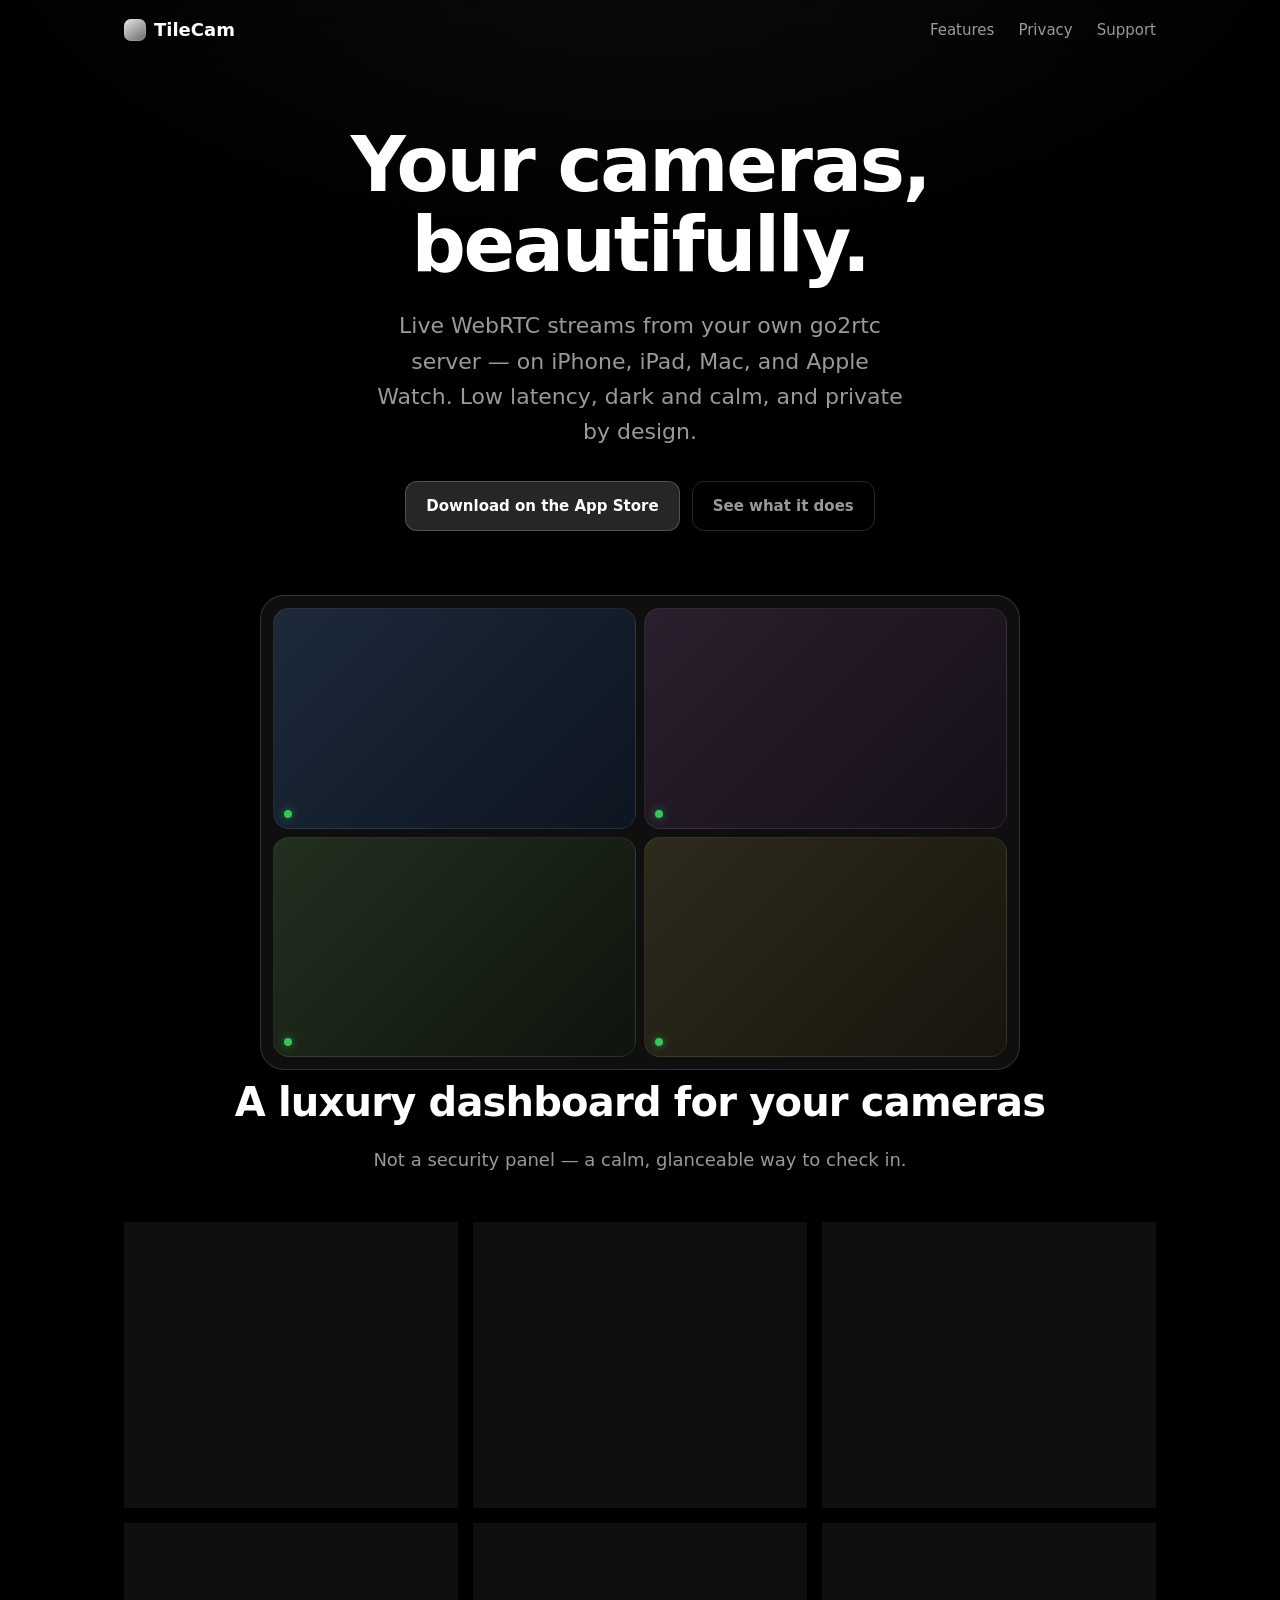
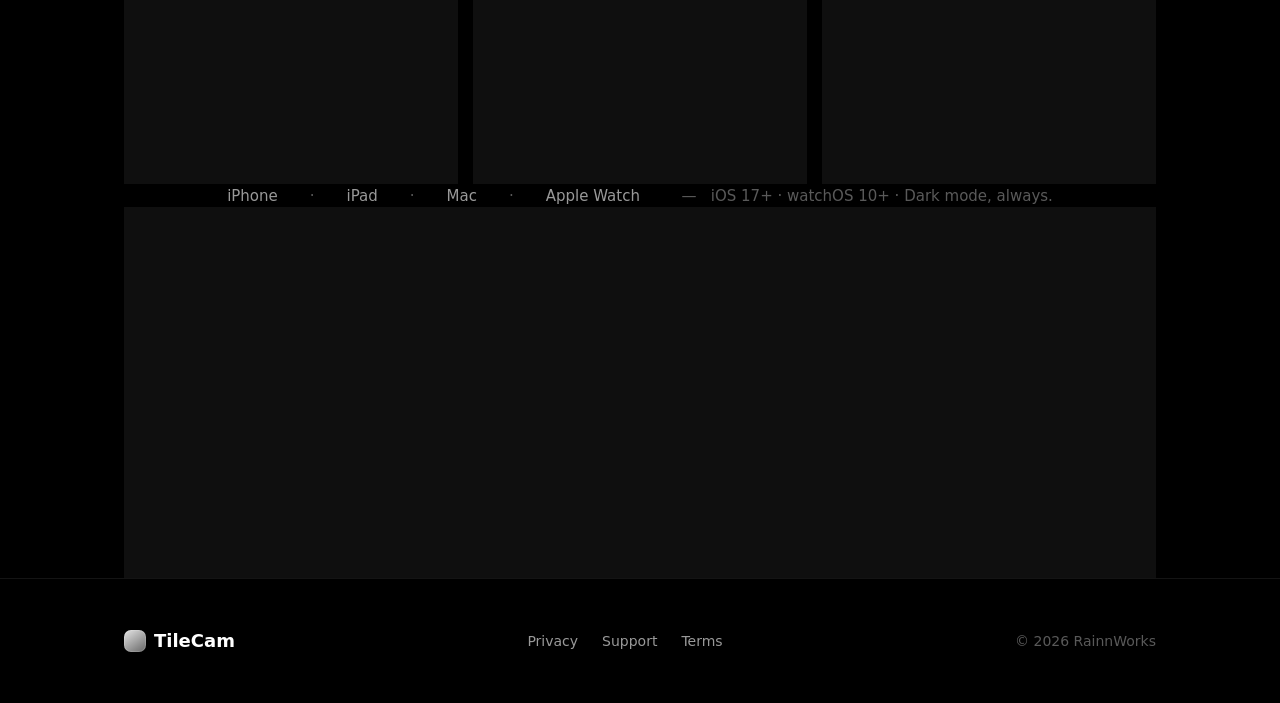
==== website/index.html @ 28e1c41b "Add TileCam marketing + legal website Static dark-glassomorphism site (no framework/build step) port" ====
<!DOCTYPE html>
<html lang="en">
<head>
<meta charset="utf-8">
<meta name="viewport" content="width=device-width, initial-scale=1">
<title>TileCam — Your cameras, beautifully. On every Apple device.</title>
<meta name="description" content="TileCam shows your go2rtc / WebRTC cameras live on iPhone, iPad, Mac, and Apple Watch. Low-latency, private by design — your streams never pass through us.">
<meta name="theme-color" content="#000000">
<meta property="og:title" content="TileCam">
<meta property="og:description" content="Your cameras, beautifully. Live on every Apple device. Private by design.">
<meta property="og:type" content="website">
<link rel="stylesheet" href="styles.css">
</head>
<body>

<div class="nav-scrim"></div>
<nav class="nav">
  <a class="brand" href="index.html"><span class="dot"></span> TileCam</a>
  <div class="nav-links">
    <a href="#features" class="hide-sm">Features</a>
    <a href="privacy.html">Privacy</a>
    <a href="support.html">Support</a>
  </div>
</nav>

<header class="hero wrap">
  <h1 class="reveal">Your cameras, beautifully.</h1>
  <p class="lede reveal">Live WebRTC streams from your own go2rtc server — on iPhone, iPad, Mac, and Apple Watch. Low latency, dark and calm, and private by design.</p>
  <div class="hero-cta reveal">
    <!-- TODO: replace # with the App Store URL once the app is live -->
    <a class="btn" href="#"> Download on the App&nbsp;Store</a>
    <a class="btn ghost" href="#features">See what it does</a>
  </div>

  <div class="mock glass reveal" aria-hidden="true">
    <div class="mock-grid">
      <div class="tile t1"></div>
      <div class="tile t2"></div>
      <div class="tile t3"></div>
      <div class="tile t4"></div>
    </div>
  </div>
</header>

<section id="features" class="wrap">
  <div class="section-head reveal">
    <h2>A luxury dashboard for your cameras</h2>
    <p>Not a security panel — a calm, glanceable way to check in.</p>
  </div>
  <div class="grid">
    <div class="card glass reveal">
      <div class="ico">▦</div>
      <h3>Multi-camera live view</h3>
      <p>Every camera in a clean tile grid, streaming over WebRTC with low latency. Pinch to zoom, tap to focus.</p>
    </div>
    <div class="card glass reveal">
      <div class="ico">〜</div>
      <h3>Motion visualization</h3>
      <p>See subtle movement at a glance — a breathing magnifier, directional motion flow, and an intensity heatmap, right on the feed.</p>
    </div>
    <div class="card glass reveal">
      <div class="ico">◳</div>
      <h3>Picture-in-Picture</h3>
      <p>Float a camera in a corner and keep an eye on it while you use everything else.</p>
    </div>
    <div class="card glass reveal">
      <div class="ico">⌚︎</div>
      <h3>Apple Watch companion</h3>
      <p>Glance at any camera on your wrist — a one-time unlock for the Watch app.</p>
    </div>
    <div class="card glass reveal">
      <div class="ico">🔒</div>
      <h3>Private by design</h3>
      <p>Streams flow directly between your device and your own server. No accounts, no cloud of ours, no tracking.</p>
    </div>
    <div class="card glass reveal">
      <div class="ico">🎧</div>
      <h3>Live audio</h3>
      <p>Two-way audio on cameras that support it, with per-stream mute and clean level metering.</p>
    </div>
  </div>
</section>

<section class="wrap">
  <div class="platforms reveal">
    <strong>iPhone</strong> · <strong>iPad</strong> · <strong>Mac</strong> · <strong>Apple&nbsp;Watch</strong>
    &nbsp;&nbsp;—&nbsp;&nbsp; iOS 17+ · watchOS 10+ · Dark mode, always.
  </div>
</section>

<section class="wrap">
  <div class="highlight glass reveal">
    <h2>Your footage stays yours.</h2>
    <p>TileCam connects to the go2rtc / WebRTC server <em>you</em> run. We operate no servers for your video, collect no analytics, and have no accounts. Your cameras are never visible to us. <a href="privacy.html" style="color:var(--w-1);text-decoration:underline;text-underline-offset:3px;">Read the privacy policy →</a></p>
  </div>
</section>

<footer class="footer">
  <div class="wrap">
    <a class="brand" href="index.html"><span class="dot"></span> TileCam</a>
    <div class="footer-links">
      <a href="privacy.html">Privacy</a>
      <a href="support.html">Support</a>
      <a href="terms.html">Terms</a>
    </div>
    <div class="copy">© 2026 RainnWorks</div>
  </div>
</footer>

<script>
  // lightweight scroll-reveal (respects prefers-reduced-motion via CSS)
  const io = new IntersectionObserver((entries) => {
    entries.forEach((e, i) => { if (e.isIntersecting) { e.target.classList.add('in'); io.unobserve(e.target); } });
  }, { threshold: 0.12 });
  document.querySelectorAll('.reveal').forEach(el => io.observe(el));
</script>

</body>
</html>
---- website/styles.css ----
/* TileCam — site styles. Dark glassomorphism, ported from the app's .impeccable.md.
   Opacity-as-hierarchy (never gray), frosted glass, system SF, semantic color only. */

:root {
  /* Opacity ladder (white on black) */
  --w-1:   rgba(255,255,255,1);
  --w-60:  rgba(255,255,255,0.6);
  --w-35:  rgba(255,255,255,0.35);
  --w-15:  rgba(255,255,255,0.15);
  --w-08:  rgba(255,255,255,0.08);
  --w-06:  rgba(255,255,255,0.06);

  /* Semantic status (used sparingly) */
  --green:  #34c759;
  --orange: #ff9f0a;
  --red:    #ff453a;

  /* Spacing scale: 2 4 6 8 12 16 24 32 (+ larger for web rhythm) */
  --s-4: 4px; --s-6: 6px; --s-8: 8px; --s-12: 12px; --s-16: 16px;
  --s-24: 24px; --s-32: 32px; --s-48: 48px; --s-64: 64px; --s-96: 96px;

  /* Radius: 12 buttons · 14 segments · 20–24 panels */
  --r-12: 12px; --r-16: 16px; --r-24: 24px; --r-full: 999px;

  /* Motion */
  --spring: cubic-bezier(0.34, 1.4, 0.64, 1);
  --smooth: cubic-bezier(0.4, 0, 0.2, 1);

  --maxw: 1080px;
  --readw: 680px;

  --font: -apple-system, BlinkMacSystemFont, "SF Pro Text", "SF Pro Display",
          system-ui, "Segoe UI", Roboto, sans-serif;
}

* { box-sizing: border-box; margin: 0; padding: 0; }

html { scroll-behavior: smooth; }

body {
  font-family: var(--font);
  background: #000;
  color: var(--w-1);
  line-height: 1.6;
  -webkit-font-smoothing: antialiased;
  text-rendering: optimizeLegibility;
  /* subtle radial lift so pure black isn't flat */
  background-image:
    radial-gradient(1200px 600px at 50% -10%, rgba(255,255,255,0.05), transparent 60%);
  background-attachment: fixed;
  min-height: 100vh;
}

a { color: inherit; text-decoration: none; }

/* ---------- Glass surfaces ---------- */
.glass {
  background: var(--w-06);
  border: 1px solid var(--w-15);
  -webkit-backdrop-filter: blur(20px);
  backdrop-filter: blur(20px);
  border-radius: var(--r-24);
}

/* ---------- Layout ---------- */
.wrap { max-width: var(--maxw); margin: 0 auto; padding: 0 var(--s-24); }
section { padding: var(--s-96) 0; }
@media (max-width: 640px) { section { padding: var(--s-64) 0; } }

/* ---------- Nav ---------- */
.nav {
  position: sticky; top: 0; z-index: 50;
  display: flex; align-items: center; justify-content: space-between;
  padding: var(--s-16) var(--s-24);
  max-width: var(--maxw); margin: 0 auto;
  -webkit-backdrop-filter: blur(16px); backdrop-filter: blur(16px);
}
.nav-scrim {
  position: sticky; top: 0; z-index: 49;
  background: linear-gradient(180deg, rgba(0,0,0,0.7), transparent);
  height: 0;
}
.brand { display: flex; align-items: center; gap: var(--s-8); font-weight: 600; font-size: 18px; }
.brand .dot {
  width: 22px; height: 22px; border-radius: 7px;
  background: linear-gradient(145deg, rgba(255,255,255,0.9), rgba(255,255,255,0.4));
  box-shadow: inset 0 0 0 1px var(--w-15);
}
.nav-links { display: flex; gap: var(--s-24); align-items: center; }
.nav-links a { color: var(--w-60); font-size: 15px; transition: color 0.2s var(--smooth); }
.nav-links a:hover { color: var(--w-1); }
@media (max-width: 560px) { .nav-links { gap: var(--s-16); } .nav-links .hide-sm { display: none; } }

/* ---------- Buttons ---------- */
.btn {
  display: inline-flex; align-items: center; gap: var(--s-8);
  padding: 12px 20px; border-radius: var(--r-12);
  font-size: 15px; font-weight: 600;
  background: var(--w-15); border: 1px solid rgba(255,255,255,0.2);
  color: var(--w-1); cursor: pointer;
  transition: transform 0.25s var(--spring), background 0.2s var(--smooth);
}
.btn:hover { transform: scale(1.03); background: rgba(255,255,255,0.2); }
.btn:active { transform: scale(0.98); }
.btn.ghost { background: transparent; border-color: var(--w-15); color: var(--w-60); }
.btn.ghost:hover { color: var(--w-1); border-color: var(--w-35); }

/* ---------- Hero ---------- */
.hero { text-align: center; padding-top: var(--s-64); }
.hero h1 {
  font-size: clamp(40px, 7vw, 76px); font-weight: 700; letter-spacing: -0.03em;
  line-height: 1.05; margin: 0 auto var(--s-24); max-width: 14ch;
}
.hero .lede {
  font-size: clamp(18px, 2.4vw, 22px); color: var(--w-60);
  max-width: 38ch; margin: 0 auto var(--s-32); font-weight: 400;
}
.hero-cta { display: flex; gap: var(--s-12); justify-content: center; flex-wrap: wrap; }

/* ---------- Device mockup (CSS-only tile grid, stands in for screenshots) ---------- */
.mock {
  margin: var(--s-64) auto 0; max-width: 760px; padding: var(--s-12);
  aspect-ratio: 16 / 10;
}
.mock-grid {
  display: grid; grid-template-columns: 1fr 1fr; gap: var(--s-8);
  height: 100%;
}
.tile {
  border-radius: var(--r-16); position: relative; overflow: hidden;
  border: 1px solid var(--w-08);
  background-size: cover; background-position: center;
}
.tile::after {
  content: ""; position: absolute; left: 10px; bottom: 10px;
  width: 8px; height: 8px; border-radius: 50%;
  background: var(--green); box-shadow: 0 0 8px rgba(52,199,89,0.6);
}
.tile.t1 { background: linear-gradient(135deg, #1c2a3a, #0d1520); }
.tile.t2 { background: linear-gradient(135deg, #2a1f2e, #160f18); }
.tile.t3 { background: linear-gradient(135deg, #22301f, #0f140d); }
.tile.t4 { background: linear-gradient(135deg, #2e2a1c, #18150d); }

/* ---------- Features ---------- */
.section-head { text-align: center; margin-bottom: var(--s-48); }
.section-head h2 { font-size: clamp(28px, 4vw, 40px); font-weight: 700; letter-spacing: -0.02em; }
.section-head p { color: var(--w-60); margin-top: var(--s-12); font-size: 18px; }

.grid {
  display: grid; grid-template-columns: repeat(auto-fit, minmax(280px, 1fr));
  gap: var(--s-16);
}
.card { padding: var(--s-32); }
.card .ico {
  width: 44px; height: 44px; border-radius: var(--r-12);
  display: grid; place-items: center; margin-bottom: var(--s-16);
  background: var(--w-15); border: 1px solid rgba(255,255,255,0.2);
  font-size: 22px;
}
.card h3 { font-size: 19px; font-weight: 600; margin-bottom: var(--s-8); }
.card p { color: var(--w-60); font-size: 15px; }

/* ---------- Platforms strip ---------- */
.platforms { display: flex; gap: var(--s-32); justify-content: center; flex-wrap: wrap;
  color: var(--w-35); font-size: 15px; }
.platforms strong { color: var(--w-60); font-weight: 500; }

/* ---------- Privacy highlight ---------- */
.highlight { text-align: center; padding: var(--s-64); }
.highlight h2 { font-size: clamp(26px, 3.6vw, 36px); letter-spacing: -0.02em; max-width: 18ch; margin: 0 auto var(--s-16); }
.highlight p { color: var(--w-60); max-width: 44ch; margin: 0 auto; font-size: 17px; }

/* ---------- Long-form (privacy / terms / support) ---------- */
.doc { max-width: var(--readw); margin: 0 auto; padding: var(--s-64) var(--s-24) var(--s-96); }
.doc .eyebrow { color: var(--w-35); font-size: 14px; text-transform: uppercase; letter-spacing: 0.08em; }
.doc h1 { font-size: clamp(32px, 5vw, 44px); font-weight: 700; letter-spacing: -0.02em; margin: var(--s-8) 0 var(--s-12); }
.doc .updated { color: var(--w-35); font-size: 14px; margin-bottom: var(--s-48); }
.doc h2 { font-size: 22px; font-weight: 600; margin: var(--s-48) 0 var(--s-12); letter-spacing: -0.01em; }
.doc p { color: rgba(255,255,255,0.82); margin-bottom: var(--s-16); }
.doc strong { color: var(--w-1); font-weight: 600; }
.doc a { color: var(--w-1); text-decoration: underline; text-underline-offset: 3px; text-decoration-color: var(--w-35); }
.doc a:hover { text-decoration-color: var(--w-1); }
.doc ul { color: rgba(255,255,255,0.82); margin: 0 0 var(--s-16) var(--s-24); }
.doc li { margin-bottom: var(--s-8); }
.doc .lead { font-size: 19px; color: var(--w-1); }
.doc .callout { padding: var(--s-24); margin: var(--s-24) 0; border-radius: var(--r-16); }

/* FAQ (support) */
.faq { margin-top: var(--s-24); }
.faq details {
  border-bottom: 1px solid var(--w-08); padding: var(--s-16) 0;
}
.faq summary {
  cursor: pointer; font-weight: 600; font-size: 17px; list-style: none;
  display: flex; justify-content: space-between; align-items: center; gap: var(--s-16);
}
.faq summary::-webkit-details-marker { display: none; }
.faq summary::after { content: "+"; color: var(--w-35); font-size: 22px; transition: transform 0.25s var(--spring); }
.faq details[open] summary::after { transform: rotate(45deg); }
.faq details p { margin-top: var(--s-12); margin-bottom: 0; }

/* ---------- Footer ---------- */
.footer { border-top: 1px solid var(--w-08); padding: var(--s-48) 0; }
.footer .wrap { display: flex; justify-content: space-between; flex-wrap: wrap; gap: var(--s-24); align-items: center; }
.footer-links { display: flex; gap: var(--s-24); }
.footer-links a { color: var(--w-60); font-size: 14px; transition: color 0.2s; }
.footer-links a:hover { color: var(--w-1); }
.footer .copy { color: var(--w-35); font-size: 14px; }

/* placeholder marker for values to fill before publishing */
.todo { color: var(--orange); opacity: 0.85; }

/* ---------- Scroll reveal ---------- */
.reveal { opacity: 0; transform: translateY(16px); transition: opacity 0.5s var(--smooth), transform 0.5s var(--spring); }
.reveal.in { opacity: 1; transform: none; }

@media (prefers-reduced-motion: reduce) {
  * { animation: none !important; transition: none !important; scroll-behavior: auto !important; }
  .reveal { opacity: 1; transform: none; }
}
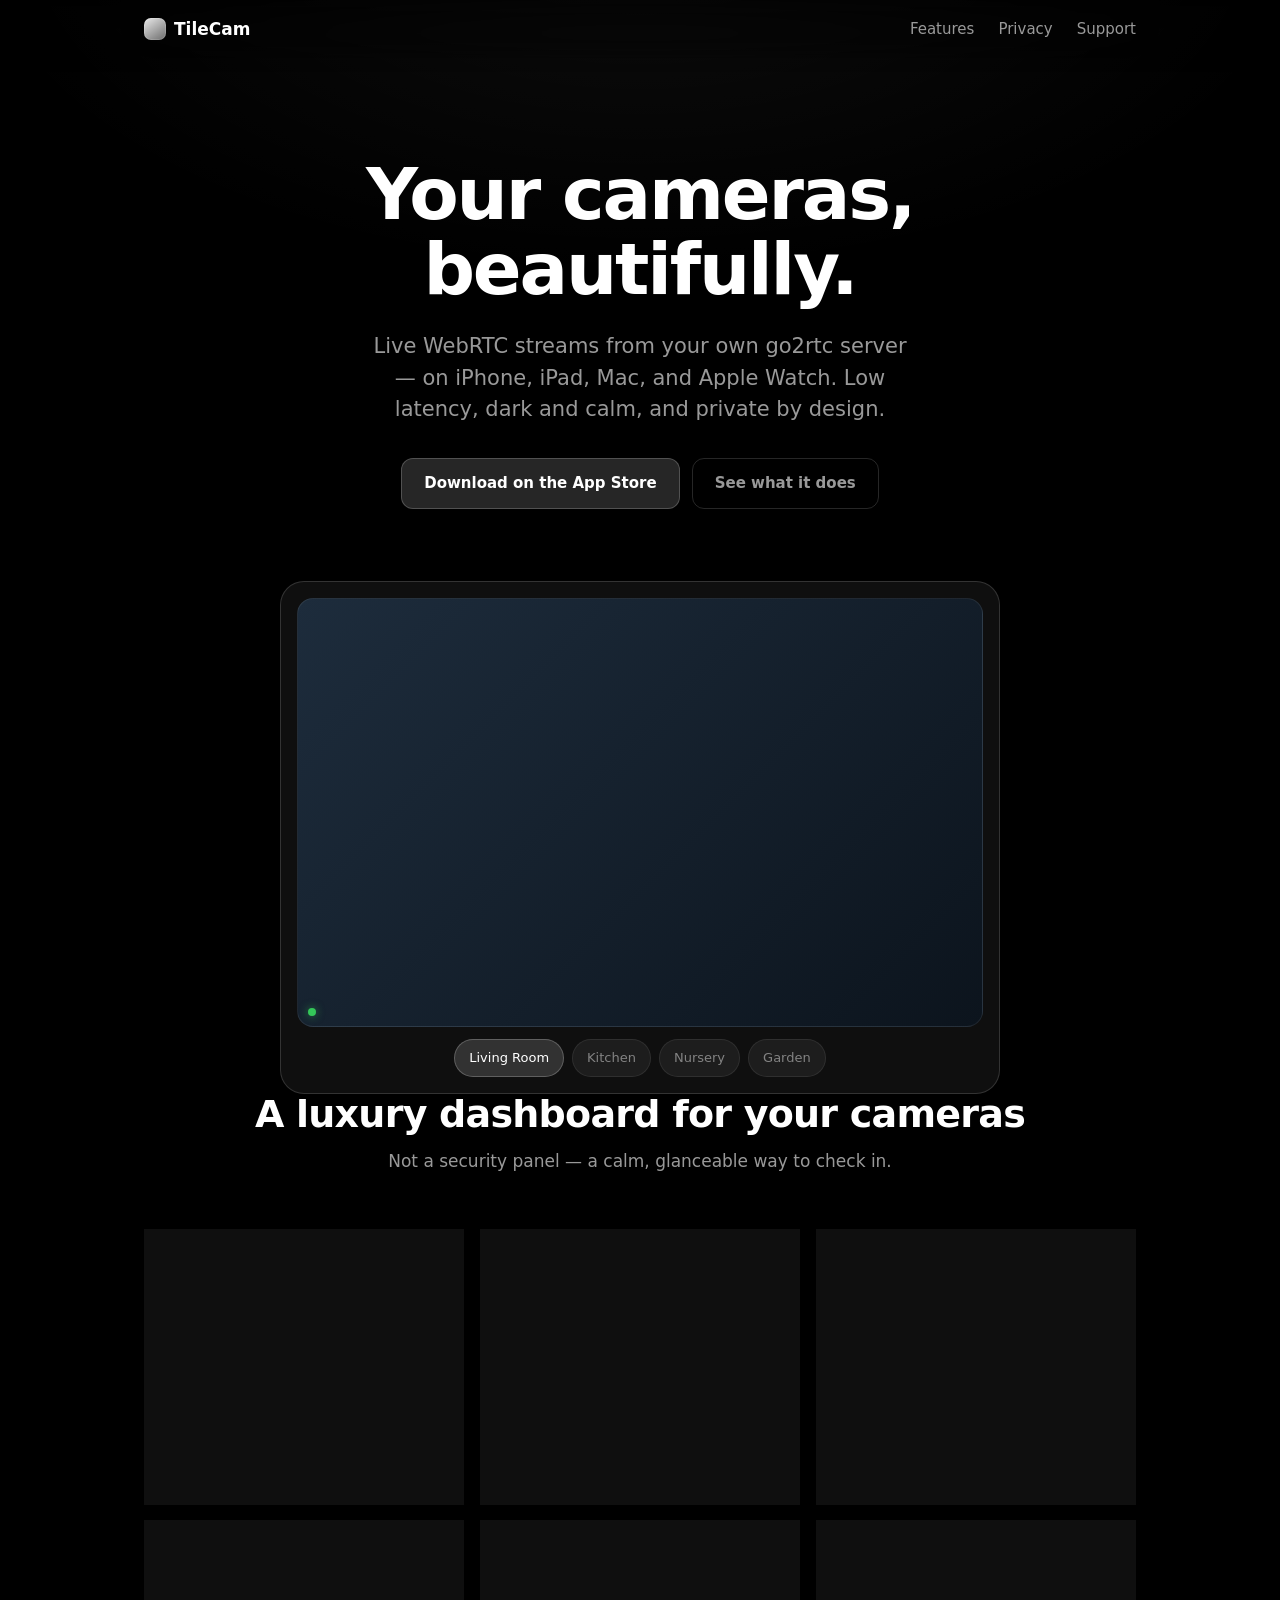
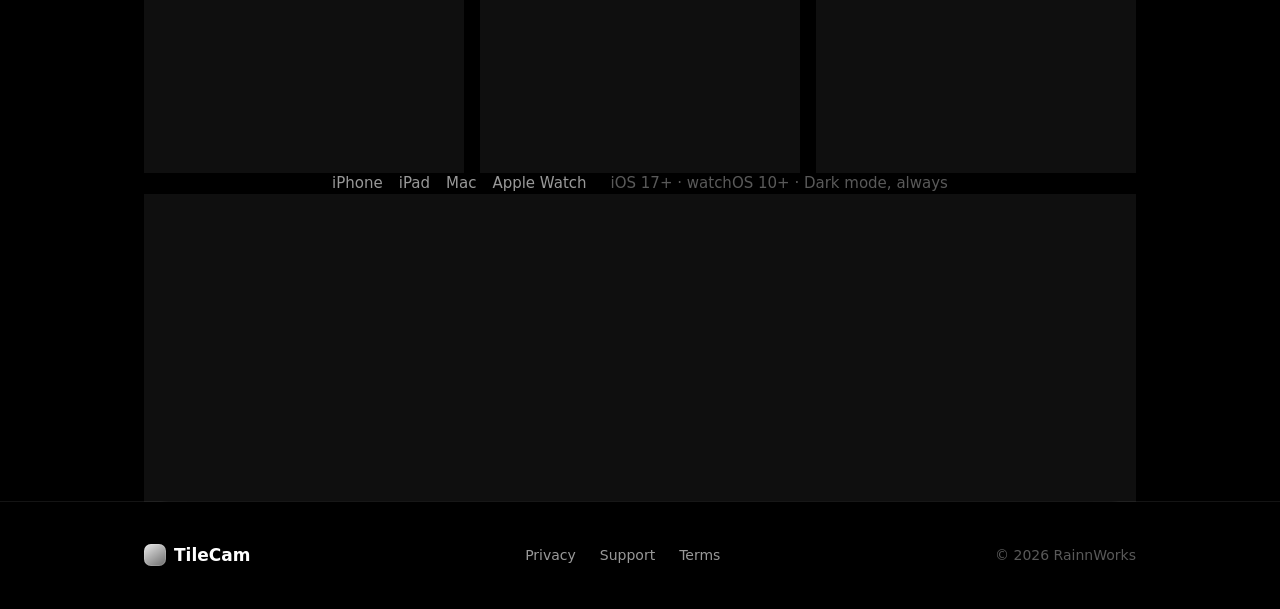
==== commit 46f36fd5: "Website: adaptive hero animation, spacing fixes, GDPR/CCPA, drop personal email Hero demo now mirror" ====
--- a/website/index.html
+++ b/website/index.html
@@ -28,16 +28,23 @@
   <p class="lede reveal">Live WebRTC streams from your own go2rtc server — on iPhone, iPad, Mac, and Apple Watch. Low latency, dark and calm, and private by design.</p>
   <div class="hero-cta reveal">
     <!-- TODO: replace # with the App Store URL once the app is live -->
-    <a class="btn" href="#"> Download on the App&nbsp;Store</a>
+    <a class="btn" href="#">Download on the App&nbsp;Store</a>
     <a class="btn ghost" href="#features">See what it does</a>
   </div>
 
-  <div class="mock glass reveal" aria-hidden="true">
-    <div class="mock-grid">
-      <div class="tile t1"></div>
-      <div class="tile t2"></div>
-      <div class="tile t3"></div>
-      <div class="tile t4"></div>
+  <!-- Self-playing demo: camera tokens get "tapped" and tiles spring in, like the app -->
+  <div class="demo glass reveal" id="demo" role="img" aria-label="Demo of selecting cameras and seeing live tiles appear">
+    <div class="demo-frame">
+      <div class="demo-tile c0"></div>
+      <div class="demo-tile c1"></div>
+      <div class="demo-tile c2"></div>
+      <div class="demo-tile c3"></div>
+    </div>
+    <div class="demo-tokens" aria-hidden="true">
+      <span class="token">Living&nbsp;Room</span>
+      <span class="token">Kitchen</span>
+      <span class="token">Nursery</span>
+      <span class="token">Garden</span>
     </div>
   </div>
 </header>
@@ -83,15 +90,15 @@
 
 <section class="wrap">
   <div class="platforms reveal">
-    <strong>iPhone</strong> · <strong>iPad</strong> · <strong>Mac</strong> · <strong>Apple&nbsp;Watch</strong>
-    &nbsp;&nbsp;—&nbsp;&nbsp; iOS 17+ · watchOS 10+ · Dark mode, always.
+    <span class="devs"><strong>iPhone</strong><strong>iPad</strong><strong>Mac</strong><strong>Apple&nbsp;Watch</strong></span>
+    <span>iOS&nbsp;17+ · watchOS&nbsp;10+ · Dark&nbsp;mode, always</span>
   </div>
 </section>
 
 <section class="wrap">
   <div class="highlight glass reveal">
     <h2>Your footage stays yours.</h2>
-    <p>TileCam connects to the go2rtc / WebRTC server <em>you</em> run. We operate no servers for your video, collect no analytics, and have no accounts. Your cameras are never visible to us. <a href="privacy.html" style="color:var(--w-1);text-decoration:underline;text-underline-offset:3px;">Read the privacy policy →</a></p>
+    <p>TileCam connects to the go2rtc / WebRTC server <em>you</em> run. We operate no servers for your video, collect no analytics, and have no accounts. Your cameras are never visible to us. <a href="privacy.html">Read the privacy policy →</a></p>
   </div>
 </section>
 
@@ -108,11 +115,66 @@
 </footer>
 
 <script>
-  // lightweight scroll-reveal (respects prefers-reduced-motion via CSS)
+  // Scroll reveal
   const io = new IntersectionObserver((entries) => {
-    entries.forEach((e, i) => { if (e.isIntersecting) { e.target.classList.add('in'); io.unobserve(e.target); } });
+    entries.forEach((e) => { if (e.isIntersecting) { e.target.classList.add('in'); io.unobserve(e.target); } });
   }, { threshold: 0.12 });
   document.querySelectorAll('.reveal').forEach(el => io.observe(el));
+
+  // Self-playing hero demo: "tap" a camera token and the grid adaptively reflows
+  // to fill the frame, exactly like the app (1 = full, 2 = split, 3-4 = grid).
+  (function () {
+    const reduce = window.matchMedia('(prefers-reduced-motion: reduce)').matches;
+    const frame  = document.querySelector('.demo-frame');
+    const tiles  = [...document.querySelectorAll('.demo-tile')];
+    const tokens = [...document.querySelectorAll('.token')];
+    const GAP = 8;
+    const colsFor = (n) => (n <= 1 ? 1 : 2);
+    let current = 0;
+
+    function layout(count) {
+      current = count;
+      const W = frame.clientWidth, H = frame.clientHeight;
+      const c = colsFor(count), rows = Math.max(1, Math.ceil(count / c));
+      const cw = (W - (c - 1) * GAP) / c;
+      const ch = (H - (rows - 1) * GAP) / rows;
+      tiles.forEach((t, i) => {
+        if (i < count) {
+          const col = i % c, row = Math.floor(i / c);
+          t.style.left = (col * (cw + GAP)) + 'px';
+          t.style.top = (row * (ch + GAP)) + 'px';
+          t.style.width = cw + 'px';
+          t.style.height = ch + 'px';
+          t.classList.add('shown');
+        } else {
+          t.classList.remove('shown');   // fades/scales out where it sits
+        }
+      });
+    }
+    window.addEventListener('resize', () => layout(current));
+
+    if (reduce) { tokens.forEach(t => t.classList.add('active')); layout(tiles.length); return; }
+
+    let count = 0;
+    function play() {
+      count++;
+      const tok = tokens[count - 1];
+      if (tok) { tok.classList.add('tap', 'active'); setTimeout(() => tok.classList.remove('tap'), 360); }
+      layout(count);
+      if (count >= tiles.length) {
+        // hold the full grid, then collapse back to one camera and loop
+        setTimeout(() => {
+          count = 1;
+          tokens.forEach((t, i) => { if (i > 0) t.classList.remove('active'); });
+          layout(1);
+          setTimeout(play, 1200);
+        }, 2800);
+      } else {
+        setTimeout(play, 1050);
+      }
+    }
+    setTimeout(play, 650);
+  })();
 </script>
 
 </body>
--- a/website/styles.css
+++ b/website/styles.css
@@ -2,32 +2,28 @@
    Opacity-as-hierarchy (never gray), frosted glass, system SF, semantic color only. */
 
 :root {
-  /* Opacity ladder (white on black) */
   --w-1:   rgba(255,255,255,1);
   --w-60:  rgba(255,255,255,0.6);
+  --w-45:  rgba(255,255,255,0.45);
   --w-35:  rgba(255,255,255,0.35);
   --w-15:  rgba(255,255,255,0.15);
   --w-08:  rgba(255,255,255,0.08);
   --w-06:  rgba(255,255,255,0.06);
 
-  /* Semantic status (used sparingly) */
   --green:  #34c759;
   --orange: #ff9f0a;
   --red:    #ff453a;
 
-  /* Spacing scale: 2 4 6 8 12 16 24 32 (+ larger for web rhythm) */
-  --s-4: 4px; --s-6: 6px; --s-8: 8px; --s-12: 12px; --s-16: 16px;
-  --s-24: 24px; --s-32: 32px; --s-48: 48px; --s-64: 64px; --s-96: 96px;
-
-  /* Radius: 12 buttons · 14 segments · 20–24 panels */
+  --s-4: 4px; --s-8: 8px; --s-12: 12px; --s-16: 16px;
+  --s-24: 24px; --s-32: 32px; --s-40: 40px; --s-56: 56px; --s-80: 80px; --s-120: 120px;
+
   --r-12: 12px; --r-16: 16px; --r-24: 24px; --r-full: 999px;
 
-  /* Motion */
   --spring: cubic-bezier(0.34, 1.4, 0.64, 1);
   --smooth: cubic-bezier(0.4, 0, 0.2, 1);
 
-  --maxw: 1080px;
-  --readw: 680px;
+  --maxw: 1040px;
+  --readw: 660px;
 
   --font: -apple-system, BlinkMacSystemFont, "SF Pro Text", "SF Pro Display",
           system-ui, "Segoe UI", Roboto, sans-serif;
@@ -35,25 +31,25 @@
 
 * { box-sizing: border-box; margin: 0; padding: 0; }
 
+html, body { overflow-x: hidden; }     /* no accidental horizontal scroll */
 html { scroll-behavior: smooth; }
 
 body {
   font-family: var(--font);
   background: #000;
   color: var(--w-1);
-  line-height: 1.6;
+  line-height: 1.55;
   -webkit-font-smoothing: antialiased;
   text-rendering: optimizeLegibility;
-  /* subtle radial lift so pure black isn't flat */
-  background-image:
-    radial-gradient(1200px 600px at 50% -10%, rgba(255,255,255,0.05), transparent 60%);
+  background-image: radial-gradient(1100px 560px at 50% -8%, rgba(255,255,255,0.055), transparent 62%);
   background-attachment: fixed;
   min-height: 100vh;
 }
 
 a { color: inherit; text-decoration: none; }
-
-/* ---------- Glass surfaces ---------- */
+img { max-width: 100%; }
+
+/* ---------- Glass ---------- */
 .glass {
   background: var(--w-06);
   border: 1px solid var(--w-15);
@@ -63,39 +59,39 @@
 }
 
 /* ---------- Layout ---------- */
-.wrap { max-width: var(--maxw); margin: 0 auto; padding: 0 var(--s-24); }
-section { padding: var(--s-96) 0; }
-@media (max-width: 640px) { section { padding: var(--s-64) 0; } }
+.wrap { width: 100%; max-width: var(--maxw); margin: 0 auto; padding: 0 var(--s-24); }
+section { padding: var(--s-120) 0; }
+@media (max-width: 720px) { section { padding: var(--s-80) 0; } }
 
 /* ---------- Nav ---------- */
 .nav {
   position: sticky; top: 0; z-index: 50;
   display: flex; align-items: center; justify-content: space-between;
+  width: 100%; max-width: var(--maxw); margin: 0 auto;
   padding: var(--s-16) var(--s-24);
-  max-width: var(--maxw); margin: 0 auto;
   -webkit-backdrop-filter: blur(16px); backdrop-filter: blur(16px);
 }
 .nav-scrim {
-  position: sticky; top: 0; z-index: 49;
-  background: linear-gradient(180deg, rgba(0,0,0,0.7), transparent);
-  height: 0;
-}
-.brand { display: flex; align-items: center; gap: var(--s-8); font-weight: 600; font-size: 18px; }
+  position: fixed; top: 0; left: 0; right: 0; z-index: 49; height: 72px;
+  background: linear-gradient(180deg, rgba(0,0,0,0.55), transparent);
+  pointer-events: none;
+}
+.brand { display: flex; align-items: center; gap: var(--s-8); font-weight: 600; font-size: 17px; }
 .brand .dot {
   width: 22px; height: 22px; border-radius: 7px;
-  background: linear-gradient(145deg, rgba(255,255,255,0.9), rgba(255,255,255,0.4));
+  background: linear-gradient(145deg, rgba(255,255,255,0.92), rgba(255,255,255,0.42));
   box-shadow: inset 0 0 0 1px var(--w-15);
 }
 .nav-links { display: flex; gap: var(--s-24); align-items: center; }
 .nav-links a { color: var(--w-60); font-size: 15px; transition: color 0.2s var(--smooth); }
 .nav-links a:hover { color: var(--w-1); }
-@media (max-width: 560px) { .nav-links { gap: var(--s-16); } .nav-links .hide-sm { display: none; } }
+@media (max-width: 560px) { .nav-links { gap: var(--s-16); } .hide-sm { display: none; } }
 
 /* ---------- Buttons ---------- */
 .btn {
-  display: inline-flex; align-items: center; gap: var(--s-8);
-  padding: 12px 20px; border-radius: var(--r-12);
-  font-size: 15px; font-weight: 600;
+  display: inline-flex; align-items: center; justify-content: center; gap: var(--s-8);
+  padding: 13px 22px; border-radius: var(--r-12);
+  font-size: 15px; font-weight: 600; white-space: nowrap;
   background: var(--w-15); border: 1px solid rgba(255,255,255,0.2);
   color: var(--w-1); cursor: pointer;
   transition: transform 0.25s var(--spring), background 0.2s var(--smooth);
@@ -106,115 +102,139 @@
 .btn.ghost:hover { color: var(--w-1); border-color: var(--w-35); }
 
 /* ---------- Hero ---------- */
-.hero { text-align: center; padding-top: var(--s-64); }
+.hero { text-align: center; padding-top: clamp(56px, 11vh, 120px); padding-bottom: 0; }
 .hero h1 {
-  font-size: clamp(40px, 7vw, 76px); font-weight: 700; letter-spacing: -0.03em;
-  line-height: 1.05; margin: 0 auto var(--s-24); max-width: 14ch;
+  font-size: clamp(38px, 6.6vw, 72px); font-weight: 700; letter-spacing: -0.03em;
+  line-height: 1.04; margin: 0 auto var(--s-24); max-width: 16ch;
 }
 .hero .lede {
-  font-size: clamp(18px, 2.4vw, 22px); color: var(--w-60);
-  max-width: 38ch; margin: 0 auto var(--s-32); font-weight: 400;
+  font-size: clamp(17px, 2.2vw, 21px); color: var(--w-60); line-height: 1.5;
+  max-width: 40ch; margin: 0 auto var(--s-32); font-weight: 400;
 }
 .hero-cta { display: flex; gap: var(--s-12); justify-content: center; flex-wrap: wrap; }
 
-/* ---------- Device mockup (CSS-only tile grid, stands in for screenshots) ---------- */
-.mock {
-  margin: var(--s-64) auto 0; max-width: 760px; padding: var(--s-12);
-  aspect-ratio: 16 / 10;
-}
-.mock-grid {
-  display: grid; grid-template-columns: 1fr 1fr; gap: var(--s-8);
-  height: 100%;
-}
-.tile {
-  border-radius: var(--r-16); position: relative; overflow: hidden;
-  border: 1px solid var(--w-08);
-  background-size: cover; background-position: center;
-}
-.tile::after {
+/* ---------- Animated demo (self-playing app interaction) ---------- */
+.demo {
+  margin: clamp(48px, 8vh, 88px) auto 0; max-width: 720px;
+  padding: var(--s-16); text-align: left;
+}
+/* The frame fills a fixed aspect ratio; tiles are absolutely positioned and
+   re-laid-out by JS to fill the space, like the app's adaptive grid. */
+.demo-frame { position: relative; width: 100%; aspect-ratio: 16 / 10; }
+.demo-tile {
+  position: absolute; top: 0; left: 0; width: 100%; height: 100%;
+  border-radius: var(--r-16); overflow: hidden; border: 1px solid var(--w-08);
+  opacity: 0; transform: scale(0.86);
+  transition: top 0.55s var(--spring), left 0.55s var(--spring),
+              width 0.55s var(--spring), height 0.55s var(--spring),
+              transform 0.5s var(--spring), opacity 0.35s var(--smooth);
+}
+.demo-tile.shown { opacity: 1; transform: scale(1); }
+.demo-tile.c0 { background: linear-gradient(135deg, #1d2c3c, #0c141d); }
+.demo-tile.c1 { background: linear-gradient(135deg, #2c2030, #150e17); }
+.demo-tile.c2 { background: linear-gradient(135deg, #233121, #0f150d); }
+.demo-tile.c3 { background: linear-gradient(135deg, #302b1c, #17140c); }
+.demo-tile::after {       /* live status dot */
   content: ""; position: absolute; left: 10px; bottom: 10px;
-  width: 8px; height: 8px; border-radius: 50%;
-  background: var(--green); box-shadow: 0 0 8px rgba(52,199,89,0.6);
-}
-.tile.t1 { background: linear-gradient(135deg, #1c2a3a, #0d1520); }
-.tile.t2 { background: linear-gradient(135deg, #2a1f2e, #160f18); }
-.tile.t3 { background: linear-gradient(135deg, #22301f, #0f140d); }
-.tile.t4 { background: linear-gradient(135deg, #2e2a1c, #18150d); }
+  width: 8px; height: 8px; border-radius: 50%; background: var(--green);
+  box-shadow: 0 0 8px rgba(52,199,89,0.6); opacity: 0; transition: opacity 0.3s 0.2s;
+}
+.demo-tile.shown::after { opacity: 1; animation: pulse 2.6s var(--smooth) infinite; }
+@keyframes pulse { 0%,100% { opacity: 1; } 50% { opacity: 0.45; } }
+
+/* selection token bar (the "tab buttons") */
+.demo-tokens {
+  display: flex; gap: var(--s-8); margin-top: var(--s-12);
+  flex-wrap: wrap; justify-content: center;
+}
+.token {
+  font-family: inherit; font-size: 13px; font-weight: 500; white-space: nowrap;
+  padding: 8px 14px; border-radius: var(--r-full); cursor: default;
+  background: var(--w-06); border: 1px solid var(--w-08); color: var(--w-45);
+  transition: transform 0.28s var(--spring), background 0.25s var(--smooth),
+              color 0.25s var(--smooth), border-color 0.25s var(--smooth);
+}
+.token.active {
+  background: var(--w-15); border-color: rgba(255,255,255,0.22); color: var(--w-1);
+}
+.token.tap { animation: tap 0.34s var(--spring); }
+@keyframes tap { 0% { transform: scale(1); } 35% { transform: scale(0.9); } 100% { transform: scale(1); } }
+
+/* ---------- Section heads ---------- */
+.section-head { text-align: center; margin-bottom: var(--s-56); }
+.section-head h2 { font-size: clamp(27px, 3.8vw, 38px); font-weight: 700; letter-spacing: -0.02em; line-height: 1.1; }
+.section-head p { color: var(--w-60); margin-top: var(--s-12); font-size: 17px; }
 
 /* ---------- Features ---------- */
-.section-head { text-align: center; margin-bottom: var(--s-48); }
-.section-head h2 { font-size: clamp(28px, 4vw, 40px); font-weight: 700; letter-spacing: -0.02em; }
-.section-head p { color: var(--w-60); margin-top: var(--s-12); font-size: 18px; }
-
-.grid {
-  display: grid; grid-template-columns: repeat(auto-fit, minmax(280px, 1fr));
-  gap: var(--s-16);
-}
+.grid { display: grid; grid-template-columns: repeat(auto-fit, minmax(260px, 1fr)); gap: var(--s-16); }
 .card { padding: var(--s-32); }
 .card .ico {
   width: 44px; height: 44px; border-radius: var(--r-12);
   display: grid; place-items: center; margin-bottom: var(--s-16);
-  background: var(--w-15); border: 1px solid rgba(255,255,255,0.2);
-  font-size: 22px;
-}
-.card h3 { font-size: 19px; font-weight: 600; margin-bottom: var(--s-8); }
-.card p { color: var(--w-60); font-size: 15px; }
-
-/* ---------- Platforms strip ---------- */
-.platforms { display: flex; gap: var(--s-32); justify-content: center; flex-wrap: wrap;
-  color: var(--w-35); font-size: 15px; }
+  background: var(--w-15); border: 1px solid rgba(255,255,255,0.2); font-size: 21px;
+}
+.card h3 { font-size: 18px; font-weight: 600; margin-bottom: var(--s-8); }
+.card p { color: var(--w-60); font-size: 15px; line-height: 1.5; }
+
+/* ---------- Platforms strip (wraps cleanly — no forced overflow) ---------- */
+.platforms {
+  display: flex; flex-wrap: wrap; gap: var(--s-12) var(--s-24);
+  justify-content: center; align-items: center;
+  color: var(--w-35); font-size: 15px; line-height: 1.5; text-align: center;
+}
+.platforms .devs { display: flex; flex-wrap: wrap; gap: var(--s-16); justify-content: center; }
 .platforms strong { color: var(--w-60); font-weight: 500; }
 
 /* ---------- Privacy highlight ---------- */
-.highlight { text-align: center; padding: var(--s-64); }
-.highlight h2 { font-size: clamp(26px, 3.6vw, 36px); letter-spacing: -0.02em; max-width: 18ch; margin: 0 auto var(--s-16); }
-.highlight p { color: var(--w-60); max-width: 44ch; margin: 0 auto; font-size: 17px; }
-
-/* ---------- Long-form (privacy / terms / support) ---------- */
-.doc { max-width: var(--readw); margin: 0 auto; padding: var(--s-64) var(--s-24) var(--s-96); }
-.doc .eyebrow { color: var(--w-35); font-size: 14px; text-transform: uppercase; letter-spacing: 0.08em; }
-.doc h1 { font-size: clamp(32px, 5vw, 44px); font-weight: 700; letter-spacing: -0.02em; margin: var(--s-8) 0 var(--s-12); }
-.doc .updated { color: var(--w-35); font-size: 14px; margin-bottom: var(--s-48); }
-.doc h2 { font-size: 22px; font-weight: 600; margin: var(--s-48) 0 var(--s-12); letter-spacing: -0.01em; }
+.highlight { text-align: center; padding: clamp(40px, 7vw, 72px); }
+.highlight h2 { font-size: clamp(25px, 3.4vw, 35px); letter-spacing: -0.02em; line-height: 1.12; max-width: 20ch; margin: 0 auto var(--s-16); }
+.highlight p { color: var(--w-60); max-width: 46ch; margin: 0 auto; font-size: 17px; line-height: 1.55; }
+.highlight a { color: var(--w-1); text-decoration: underline; text-underline-offset: 3px; }
+
+/* ---------- Long-form docs ---------- */
+.doc { max-width: var(--readw); margin: 0 auto; padding: clamp(56px,9vh,88px) var(--s-24) var(--s-120); }
+.doc .eyebrow { color: var(--w-35); font-size: 13px; text-transform: uppercase; letter-spacing: 0.09em; }
+.doc h1 { font-size: clamp(30px, 4.6vw, 42px); font-weight: 700; letter-spacing: -0.02em; margin: var(--s-8) 0 var(--s-12); line-height: 1.1; }
+.doc .updated { color: var(--w-35); font-size: 14px; margin-bottom: var(--s-40); }
+.doc h2 { font-size: 21px; font-weight: 600; margin: var(--s-40) 0 var(--s-12); letter-spacing: -0.01em; }
 .doc p { color: rgba(255,255,255,0.82); margin-bottom: var(--s-16); }
 .doc strong { color: var(--w-1); font-weight: 600; }
+.doc code { background: var(--w-08); padding: 2px 7px; border-radius: 6px; font-size: 0.9em; }
 .doc a { color: var(--w-1); text-decoration: underline; text-underline-offset: 3px; text-decoration-color: var(--w-35); }
 .doc a:hover { text-decoration-color: var(--w-1); }
 .doc ul { color: rgba(255,255,255,0.82); margin: 0 0 var(--s-16) var(--s-24); }
 .doc li { margin-bottom: var(--s-8); }
-.doc .lead { font-size: 19px; color: var(--w-1); }
+.doc .lead { font-size: 19px; color: var(--w-1); line-height: 1.5; }
 .doc .callout { padding: var(--s-24); margin: var(--s-24) 0; border-radius: var(--r-16); }
 
-/* FAQ (support) */
-.faq { margin-top: var(--s-24); }
-.faq details {
-  border-bottom: 1px solid var(--w-08); padding: var(--s-16) 0;
-}
+/* FAQ */
+.faq { margin-top: var(--s-16); }
+.faq details { border-bottom: 1px solid var(--w-08); padding: var(--s-16) 0; }
 .faq summary {
-  cursor: pointer; font-weight: 600; font-size: 17px; list-style: none;
+  cursor: pointer; font-weight: 600; font-size: 16px; list-style: none;
   display: flex; justify-content: space-between; align-items: center; gap: var(--s-16);
 }
 .faq summary::-webkit-details-marker { display: none; }
-.faq summary::after { content: "+"; color: var(--w-35); font-size: 22px; transition: transform 0.25s var(--spring); }
+.faq summary::after { content: "+"; color: var(--w-35); font-size: 22px; line-height: 1; transition: transform 0.25s var(--spring); }
 .faq details[open] summary::after { transform: rotate(45deg); }
-.faq details p { margin-top: var(--s-12); margin-bottom: 0; }
+.faq details p { margin-top: var(--s-12); margin-bottom: 0; color: var(--w-60); }
 
 /* ---------- Footer ---------- */
-.footer { border-top: 1px solid var(--w-08); padding: var(--s-48) 0; }
-.footer .wrap { display: flex; justify-content: space-between; flex-wrap: wrap; gap: var(--s-24); align-items: center; }
-.footer-links { display: flex; gap: var(--s-24); }
+.footer { border-top: 1px solid var(--w-08); padding: var(--s-40) 0; }
+.footer .wrap { display: flex; justify-content: space-between; flex-wrap: wrap; gap: var(--s-16); align-items: center; }
+.footer-links { display: flex; gap: var(--s-24); flex-wrap: wrap; }
 .footer-links a { color: var(--w-60); font-size: 14px; transition: color 0.2s; }
 .footer-links a:hover { color: var(--w-1); }
 .footer .copy { color: var(--w-35); font-size: 14px; }
 
-/* placeholder marker for values to fill before publishing */
-.todo { color: var(--orange); opacity: 0.85; }
-
 /* ---------- Scroll reveal ---------- */
 .reveal { opacity: 0; transform: translateY(16px); transition: opacity 0.5s var(--smooth), transform 0.5s var(--spring); }
 .reveal.in { opacity: 1; transform: none; }
 
 @media (prefers-reduced-motion: reduce) {
-  * { animation: none !important; transition: none !important; scroll-behavior: auto !important; }
+  *, *::after { animation: none !important; transition: none !important; scroll-behavior: auto !important; }
   .reveal { opacity: 1; transform: none; }
-}
+  .demo-tile { opacity: 1; transform: none; }
+  .demo-tile::after { opacity: 1; }
+  .token.active { background: var(--w-15); color: var(--w-1); }
+}
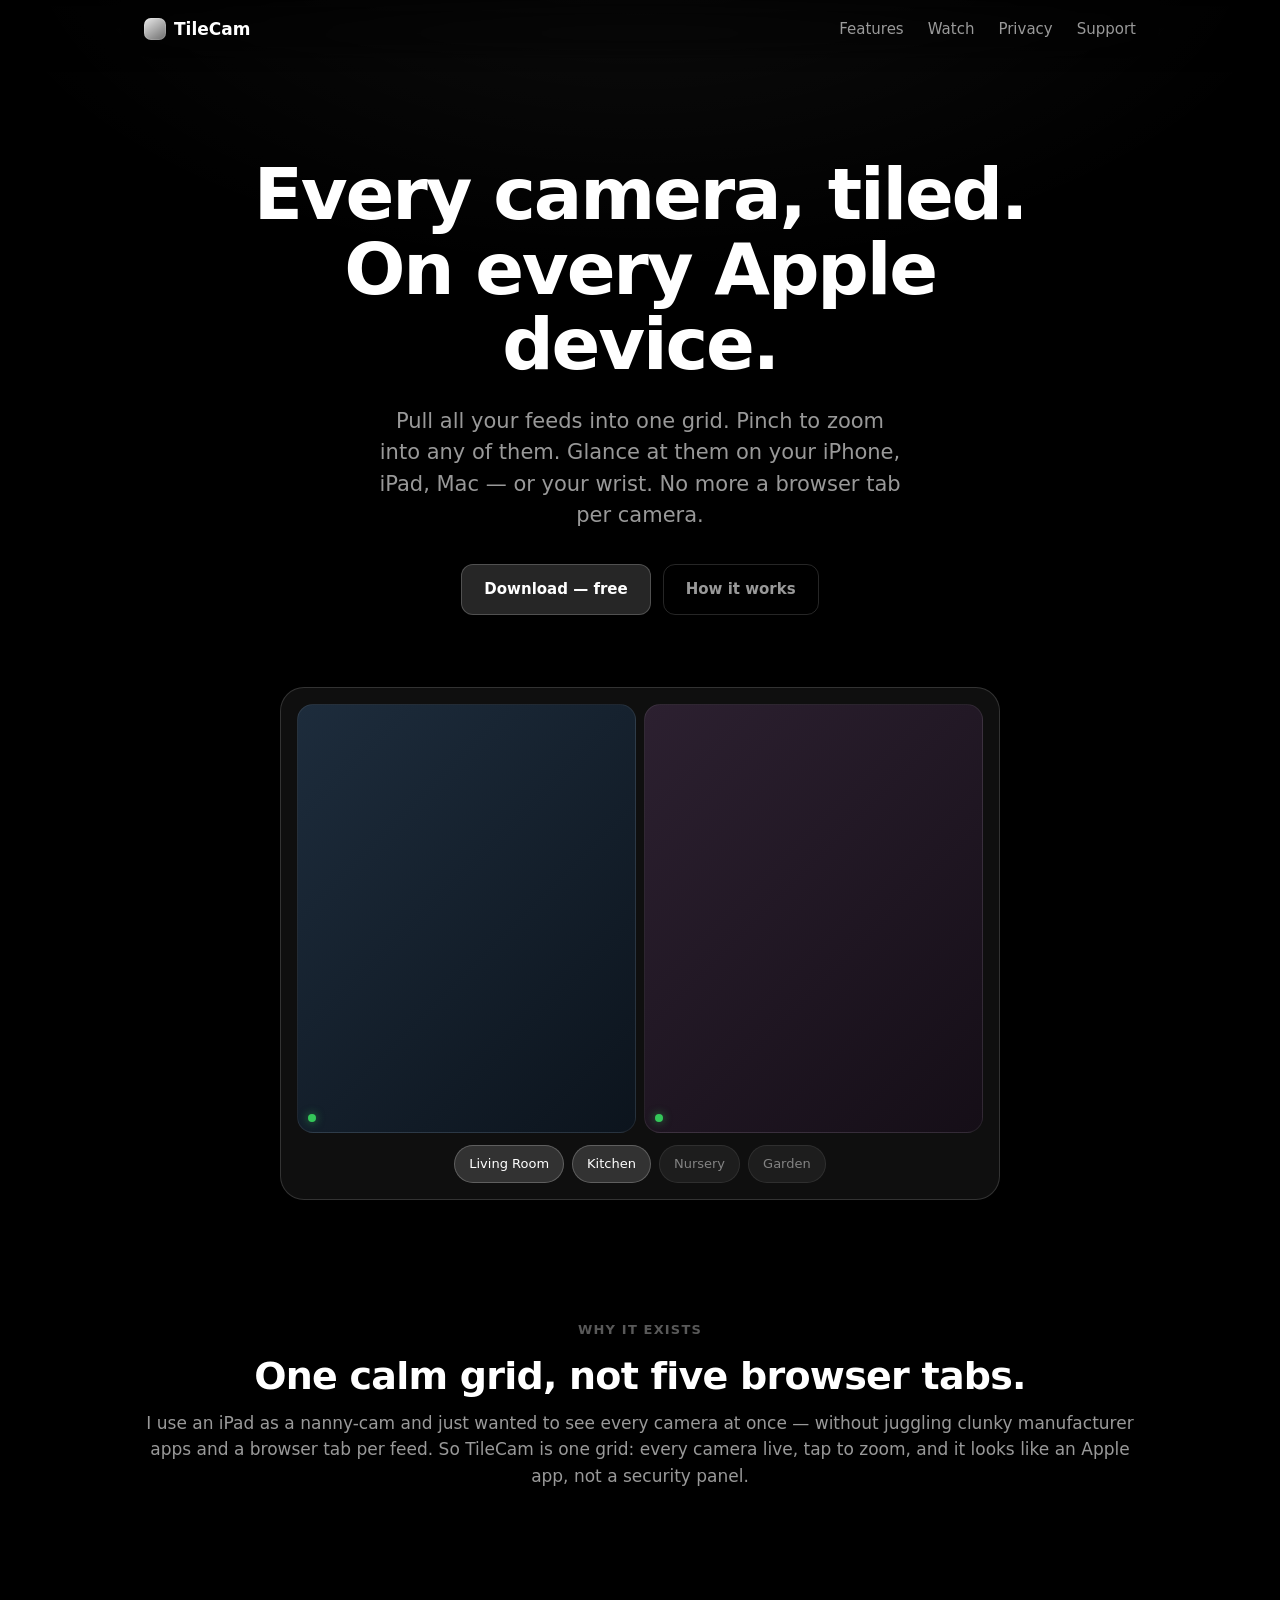
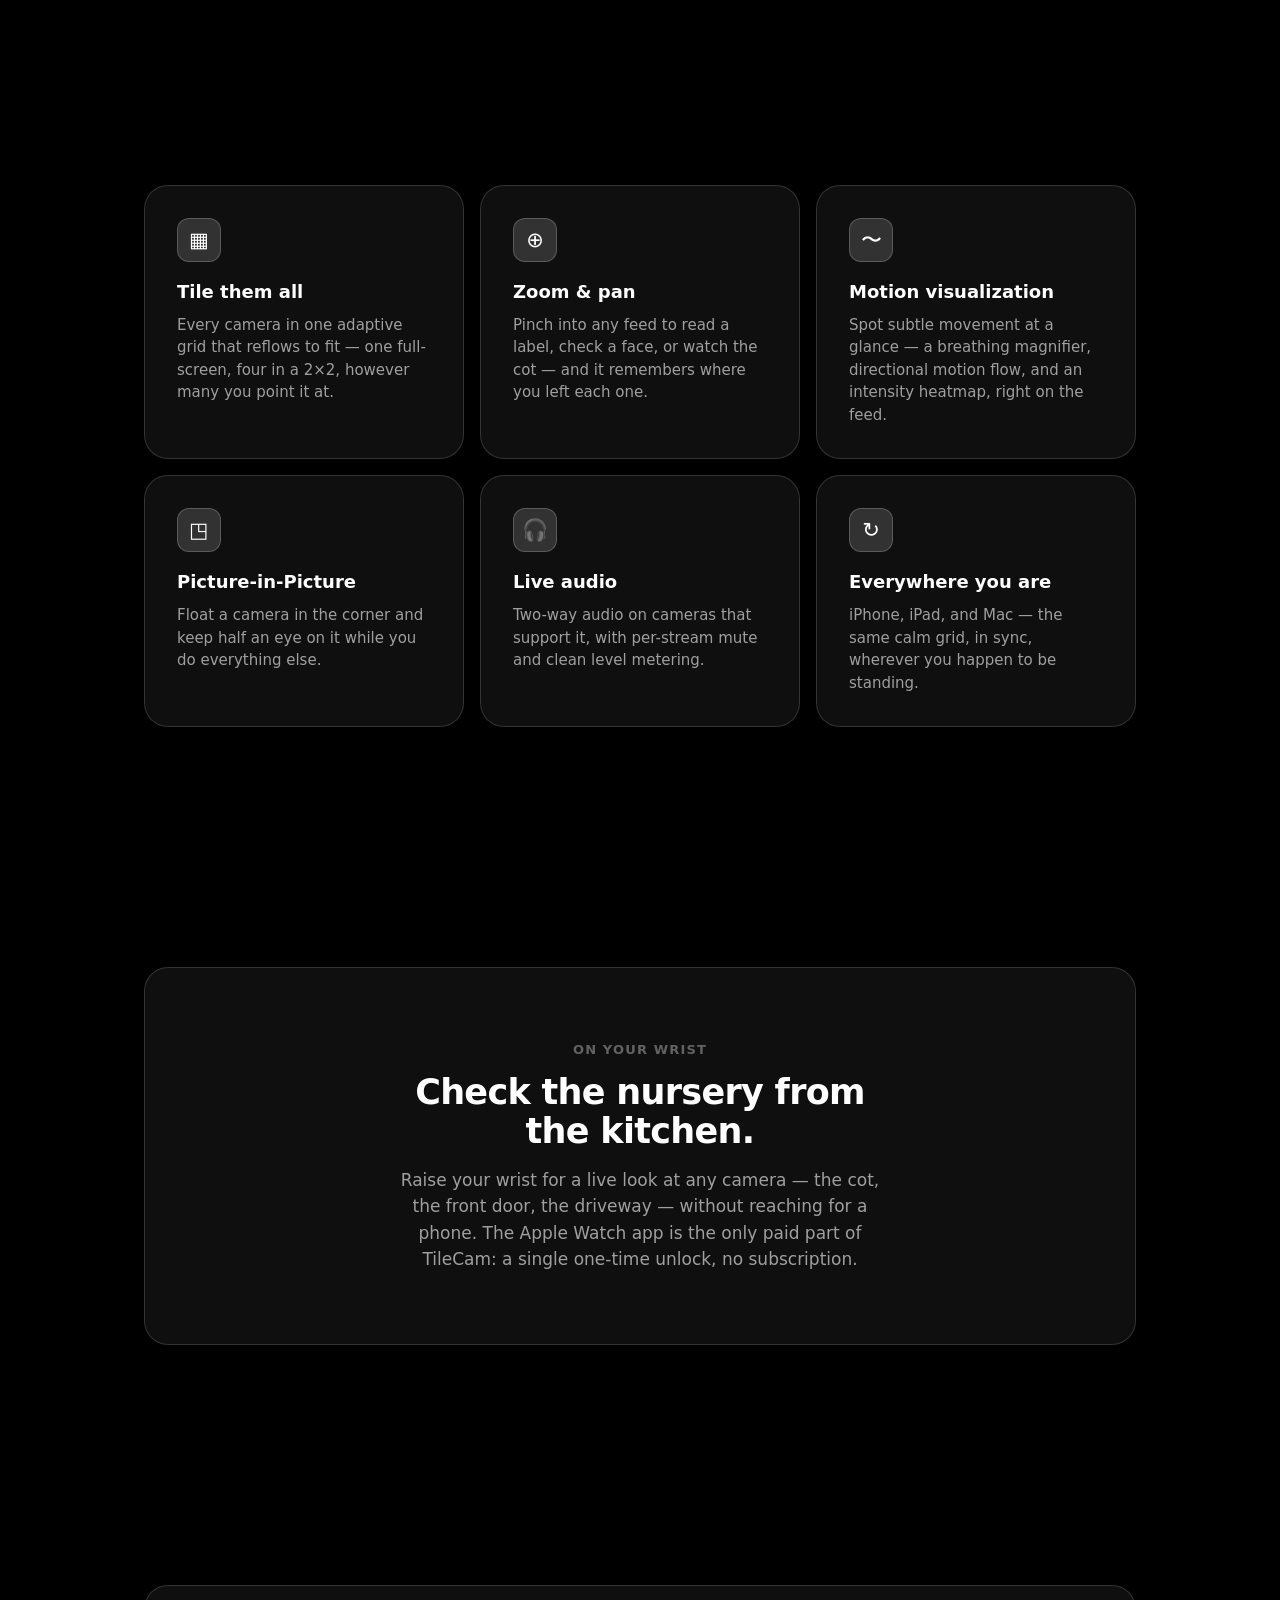
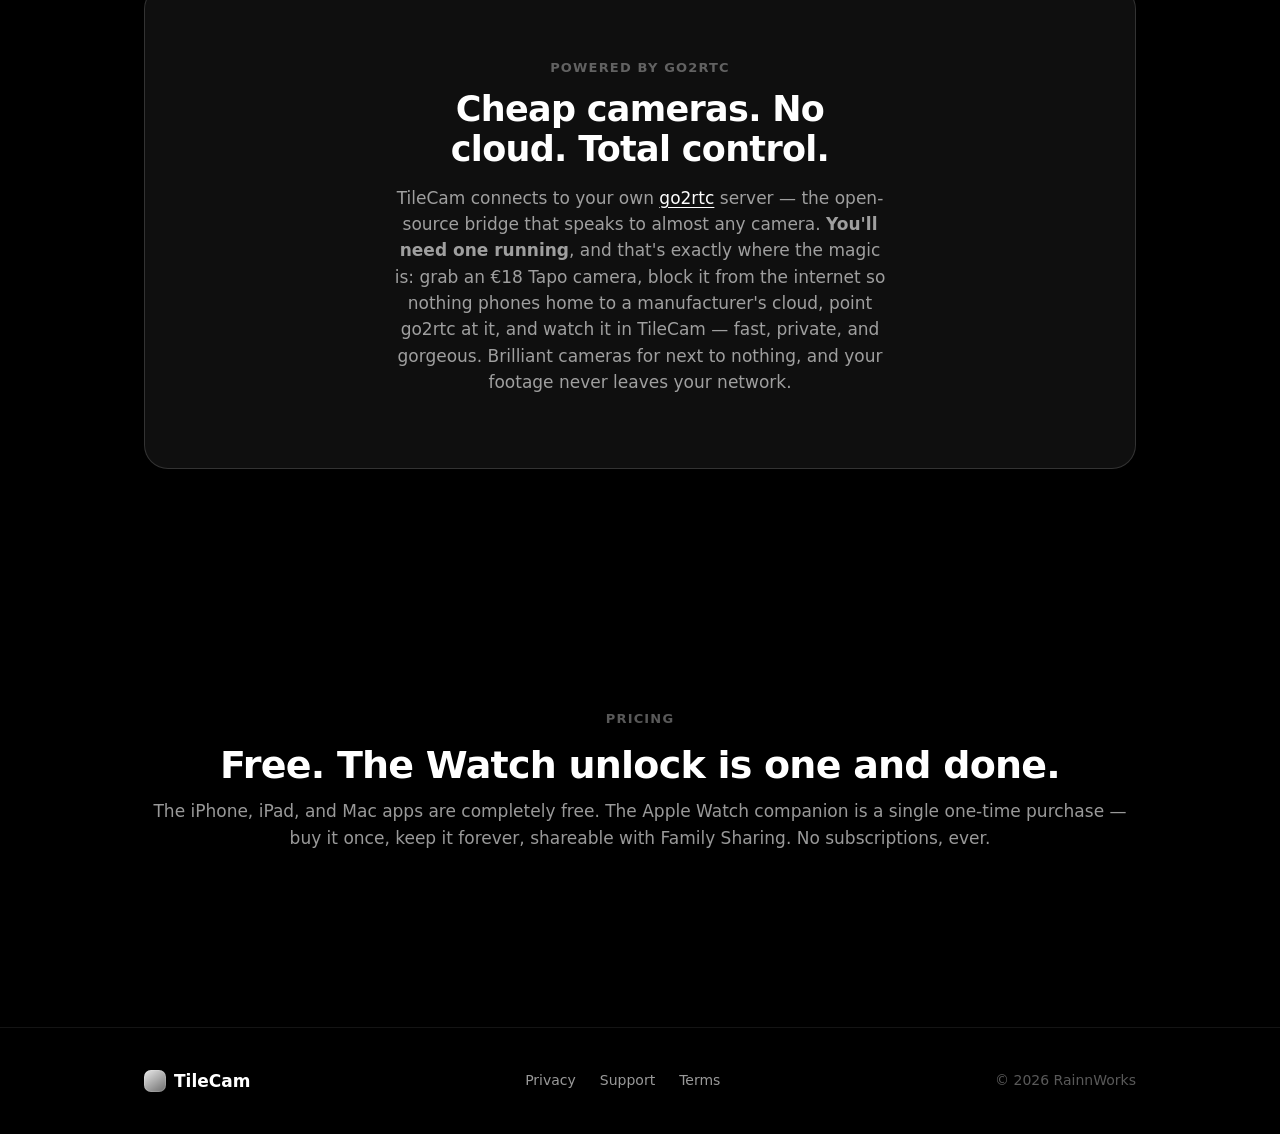
==== commit bc2bea80: "Website: reposition landing around the real value proposition Replace the generic 'Your cameras, bea" ====
--- a/website/index.html
+++ b/website/index.html
@@ -3,11 +3,11 @@
 <head>
 <meta charset="utf-8">
 <meta name="viewport" content="width=device-width, initial-scale=1">
-<title>TileCam — Your cameras, beautifully. On every Apple device.</title>
-<meta name="description" content="TileCam shows your go2rtc / WebRTC cameras live on iPhone, iPad, Mac, and Apple Watch. Low-latency, private by design — your streams never pass through us.">
+<title>TileCam — every camera, tiled, on every Apple device</title>
+<meta name="description" content="Pull all your go2rtc / WebRTC cameras into one grid. Zoom into any of them. Glance on your iPhone, iPad, Mac, or Apple Watch. Free, except a one-time Watch unlock.">
 <meta name="theme-color" content="#000000">
 <meta property="og:title" content="TileCam">
-<meta property="og:description" content="Your cameras, beautifully. Live on every Apple device. Private by design.">
+<meta property="og:description" content="Every camera, tiled. Zoom in. Glance on your wrist. Powered by your own go2rtc server.">
 <meta property="og:type" content="website">
 <link rel="stylesheet" href="styles.css">
 </head>
@@ -18,22 +18,23 @@
   <a class="brand" href="index.html"><span class="dot"></span> TileCam</a>
   <div class="nav-links">
     <a href="#features" class="hide-sm">Features</a>
+    <a href="#watch" class="hide-sm">Watch</a>
     <a href="privacy.html">Privacy</a>
     <a href="support.html">Support</a>
   </div>
 </nav>
 
 <header class="hero wrap">
-  <h1 class="reveal">Your cameras, beautifully.</h1>
-  <p class="lede reveal">Live WebRTC streams from your own go2rtc server — on iPhone, iPad, Mac, and Apple Watch. Low latency, dark and calm, and private by design.</p>
+  <h1 class="reveal">Every camera, tiled.<br>On every Apple device.</h1>
+  <p class="lede reveal">Pull all your feeds into one grid. Pinch to zoom into any of them. Glance at them on your iPhone, iPad, Mac — or your wrist. No more a browser tab per camera.</p>
   <div class="hero-cta reveal">
     <!-- TODO: replace # with the App Store URL once the app is live -->
-    <a class="btn" href="#">Download on the App&nbsp;Store</a>
-    <a class="btn ghost" href="#features">See what it does</a>
-  </div>
-
-  <!-- Self-playing demo: camera tokens get "tapped" and tiles spring in, like the app -->
-  <div class="demo glass reveal" id="demo" role="img" aria-label="Demo of selecting cameras and seeing live tiles appear">
+    <a class="btn" href="#">Download — free</a>
+    <a class="btn ghost" href="#how">How it works</a>
+  </div>
+
+  <!-- Self-playing demo: tap a camera and the grid reflows to fill the frame, like the app -->
+  <div class="demo glass reveal" id="demo" role="img" aria-label="Demo of cameras tiling into an adaptive grid">
     <div class="demo-frame">
       <div class="demo-tile c0"></div>
       <div class="demo-tile c1"></div>
@@ -49,56 +50,75 @@
   </div>
 </header>
 
+<!-- Why it exists -->
+<section class="wrap">
+  <div class="section-head reveal">
+    <div class="kicker">Why it exists</div>
+    <h2>One calm grid, not five browser tabs.</h2>
+    <p>I use an iPad as a nanny-cam and just wanted to see every camera at once — without juggling clunky manufacturer apps and a browser tab per feed. So TileCam is one grid: every camera live, tap to zoom, and it looks like an Apple app, not a security panel.</p>
+  </div>
+</section>
+
+<!-- In-app experience -->
 <section id="features" class="wrap">
-  <div class="section-head reveal">
-    <h2>A luxury dashboard for your cameras</h2>
-    <p>Not a security panel — a calm, glanceable way to check in.</p>
-  </div>
   <div class="grid">
     <div class="card glass reveal">
       <div class="ico">▦</div>
-      <h3>Multi-camera live view</h3>
-      <p>Every camera in a clean tile grid, streaming over WebRTC with low latency. Pinch to zoom, tap to focus.</p>
+      <h3>Tile them all</h3>
+      <p>Every camera in one adaptive grid that reflows to fit — one full-screen, four in a 2×2, however many you point it at.</p>
+    </div>
+    <div class="card glass reveal">
+      <div class="ico">⊕</div>
+      <h3>Zoom &amp; pan</h3>
+      <p>Pinch into any feed to read a label, check a face, or watch the cot — and it remembers where you left each one.</p>
     </div>
     <div class="card glass reveal">
       <div class="ico">〜</div>
       <h3>Motion visualization</h3>
-      <p>See subtle movement at a glance — a breathing magnifier, directional motion flow, and an intensity heatmap, right on the feed.</p>
+      <p>Spot subtle movement at a glance — a breathing magnifier, directional motion flow, and an intensity heatmap, right on the feed.</p>
     </div>
     <div class="card glass reveal">
       <div class="ico">◳</div>
       <h3>Picture-in-Picture</h3>
-      <p>Float a camera in a corner and keep an eye on it while you use everything else.</p>
-    </div>
-    <div class="card glass reveal">
-      <div class="ico">⌚︎</div>
-      <h3>Apple Watch companion</h3>
-      <p>Glance at any camera on your wrist — a one-time unlock for the Watch app.</p>
-    </div>
-    <div class="card glass reveal">
-      <div class="ico">🔒</div>
-      <h3>Private by design</h3>
-      <p>Streams flow directly between your device and your own server. No accounts, no cloud of ours, no tracking.</p>
+      <p>Float a camera in the corner and keep half an eye on it while you do everything else.</p>
     </div>
     <div class="card glass reveal">
       <div class="ico">🎧</div>
       <h3>Live audio</h3>
       <p>Two-way audio on cameras that support it, with per-stream mute and clean level metering.</p>
     </div>
-  </div>
-</section>
-
+    <div class="card glass reveal">
+      <div class="ico">↻</div>
+      <h3>Everywhere you are</h3>
+      <p>iPhone, iPad, and Mac — the same calm grid, in sync, wherever you happen to be standing.</p>
+    </div>
+  </div>
+</section>
+
+<!-- Apple Watch — its own thing -->
+<section id="watch" class="wrap">
+  <div class="highlight glass reveal">
+    <div class="kicker">On your wrist</div>
+    <h2>Check the nursery from the kitchen.</h2>
+    <p>Raise your wrist for a live look at any camera — the cot, the front door, the driveway — without reaching for a phone. The Apple&nbsp;Watch app is the only paid part of TileCam: a single one-time unlock, no subscription.</p>
+  </div>
+</section>
+
+<!-- go2rtc + cheap, locked-down cameras -->
+<section id="how" class="wrap">
+  <div class="highlight glass reveal">
+    <div class="kicker">Powered by go2rtc</div>
+    <h2>Cheap cameras. No cloud. Total control.</h2>
+    <p>TileCam connects to your own <a href="https://github.com/AlexxIT/go2rtc">go2rtc</a> server — the open-source bridge that speaks to almost any camera. <strong>You'll need one running</strong>, and that's exactly where the magic is: grab an €18 Tapo camera, block it from the internet so nothing phones home to a manufacturer's cloud, point go2rtc at it, and watch it in TileCam — fast, private, and gorgeous. Brilliant cameras for next to nothing, and your footage never leaves your network.</p>
+  </div>
+</section>
+
+<!-- Pricing -->
 <section class="wrap">
-  <div class="platforms reveal">
-    <span class="devs"><strong>iPhone</strong><strong>iPad</strong><strong>Mac</strong><strong>Apple&nbsp;Watch</strong></span>
-    <span>iOS&nbsp;17+ · watchOS&nbsp;10+ · Dark&nbsp;mode, always</span>
-  </div>
-</section>
-
-<section class="wrap">
-  <div class="highlight glass reveal">
-    <h2>Your footage stays yours.</h2>
-    <p>TileCam connects to the go2rtc / WebRTC server <em>you</em> run. We operate no servers for your video, collect no analytics, and have no accounts. Your cameras are never visible to us. <a href="privacy.html">Read the privacy policy →</a></p>
+  <div class="section-head reveal">
+    <div class="kicker">Pricing</div>
+    <h2>Free. The Watch unlock is one&nbsp;and&nbsp;done.</h2>
+    <p>The iPhone, iPad, and Mac apps are completely free. The Apple&nbsp;Watch companion is a single one-time purchase — buy it once, keep it forever, shareable with Family&nbsp;Sharing. No subscriptions, ever.</p>
   </div>
 </section>
 
@@ -147,7 +167,7 @@
           t.style.height = ch + 'px';
           t.classList.add('shown');
         } else {
-          t.classList.remove('shown');   // fades/scales out where it sits
+          t.classList.remove('shown');
         }
       });
     }
@@ -162,7 +182,6 @@
       if (tok) { tok.classList.add('tap', 'active'); setTimeout(() => tok.classList.remove('tap'), 360); }
       layout(count);
       if (count >= tiles.length) {
-        // hold the full grid, then collapse back to one camera and loop
         setTimeout(() => {
           count = 1;
           tokens.forEach((t, i) => { if (i > 0) t.classList.remove('active'); });
--- a/website/styles.css
+++ b/website/styles.css
@@ -59,7 +59,8 @@
 }
 
 /* ---------- Layout ---------- */
-.wrap { width: 100%; max-width: var(--maxw); margin: 0 auto; padding: 0 var(--s-24); }
+/* horizontal padding only — must not clobber the vertical padding on <section> */
+.wrap { width: 100%; max-width: var(--maxw); margin: 0 auto; padding-left: var(--s-24); padding-right: var(--s-24); }
 section { padding: var(--s-120) 0; }
 @media (max-width: 720px) { section { padding: var(--s-80) 0; } }
 
@@ -160,8 +161,12 @@
 .token.tap { animation: tap 0.34s var(--spring); }
 @keyframes tap { 0% { transform: scale(1); } 35% { transform: scale(0.9); } 100% { transform: scale(1); } }
 
+/* ---------- Section eyebrow ---------- */
+.kicker { color: var(--w-35); font-size: 13px; font-weight: 600; text-transform: uppercase; letter-spacing: 0.09em; margin-bottom: var(--s-12); }
+
 /* ---------- Section heads ---------- */
 .section-head { text-align: center; margin-bottom: var(--s-56); }
+.section-head .kicker { margin-bottom: var(--s-16); }
 .section-head h2 { font-size: clamp(27px, 3.8vw, 38px); font-weight: 700; letter-spacing: -0.02em; line-height: 1.1; }
 .section-head p { color: var(--w-60); margin-top: var(--s-12); font-size: 17px; }
 
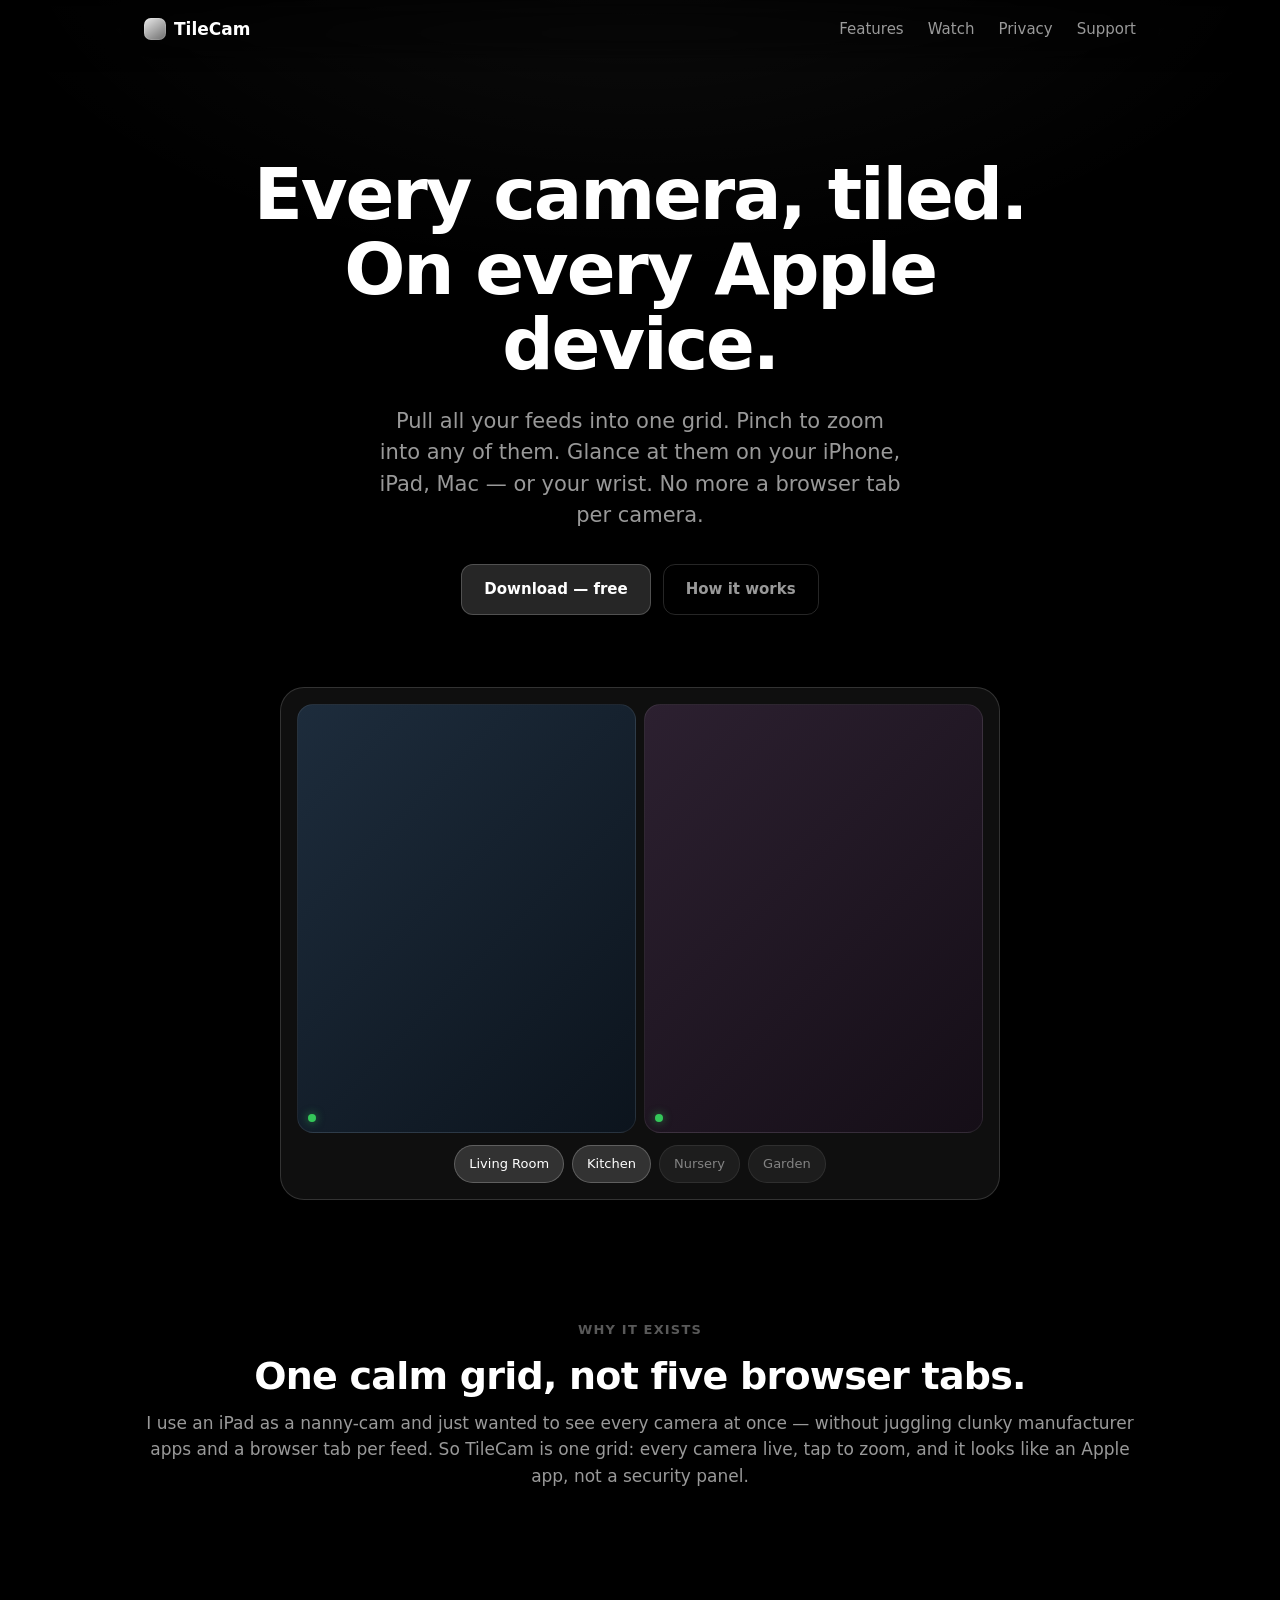
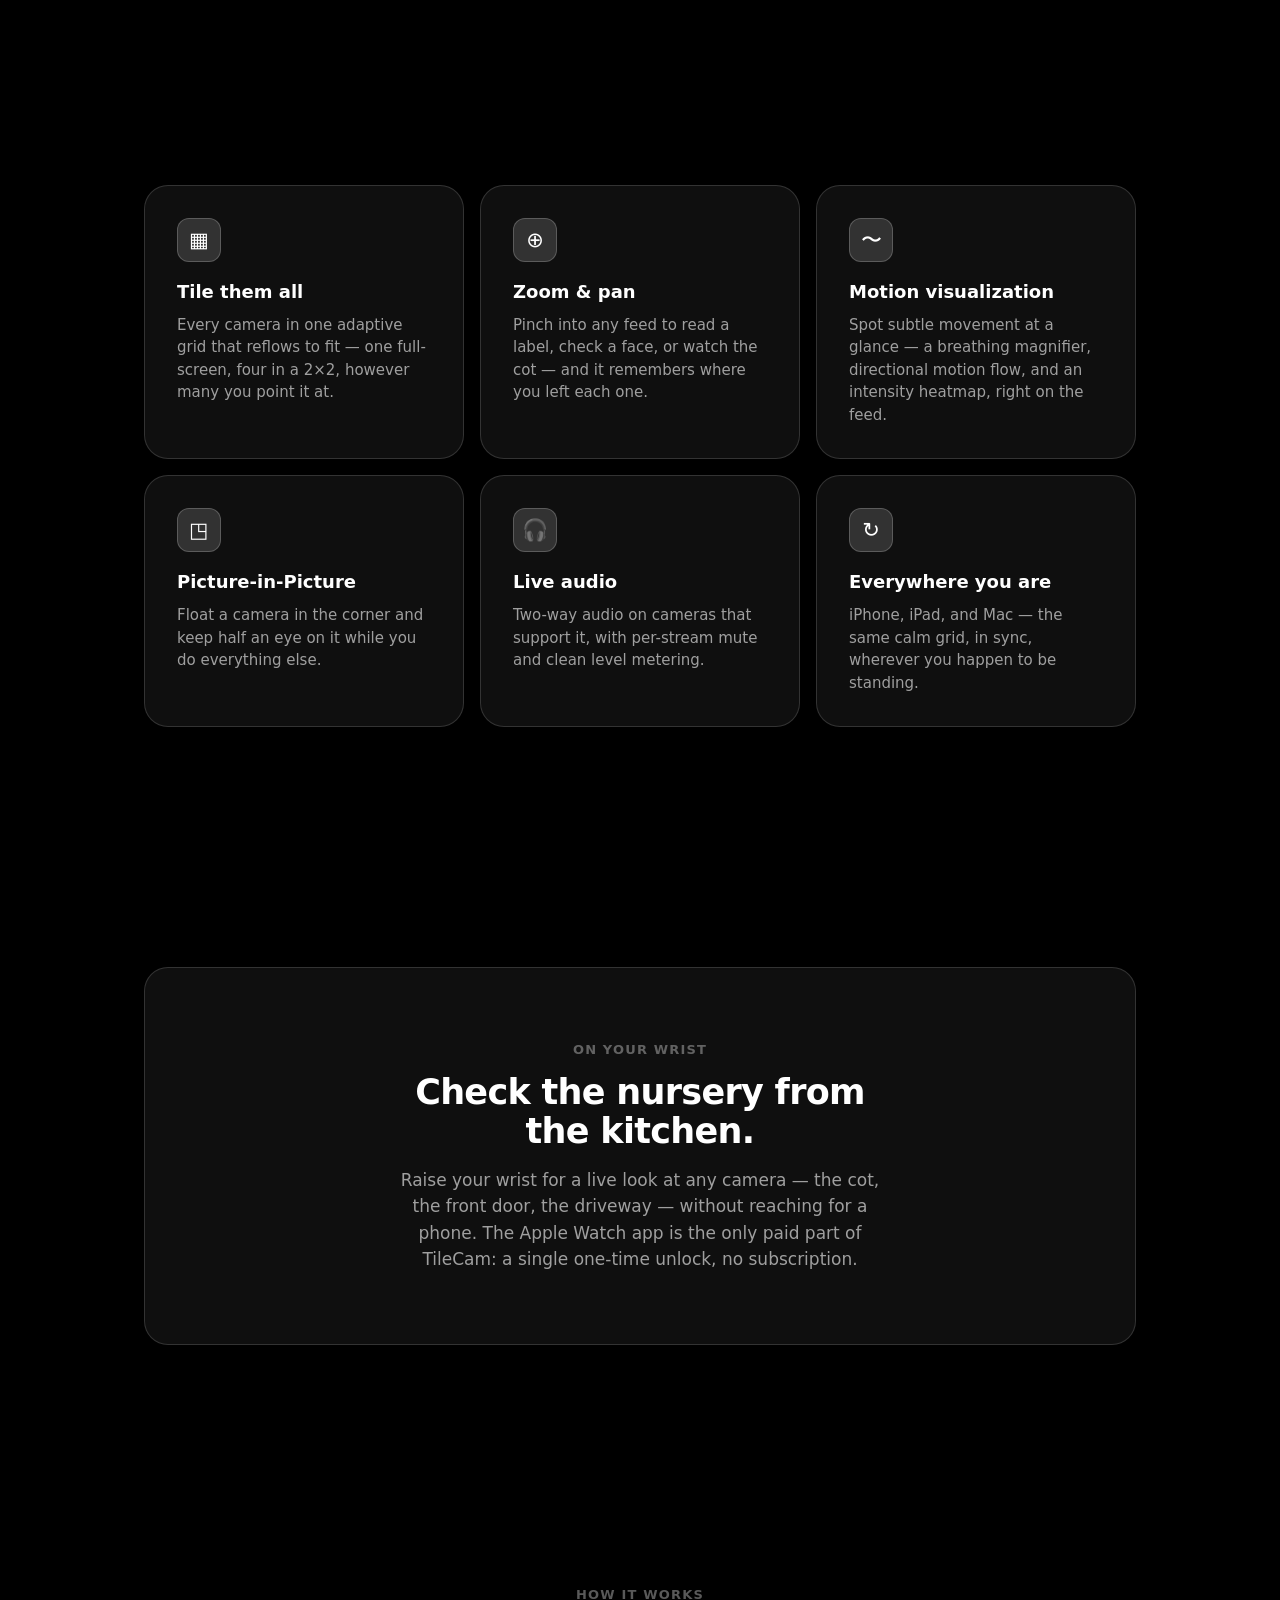
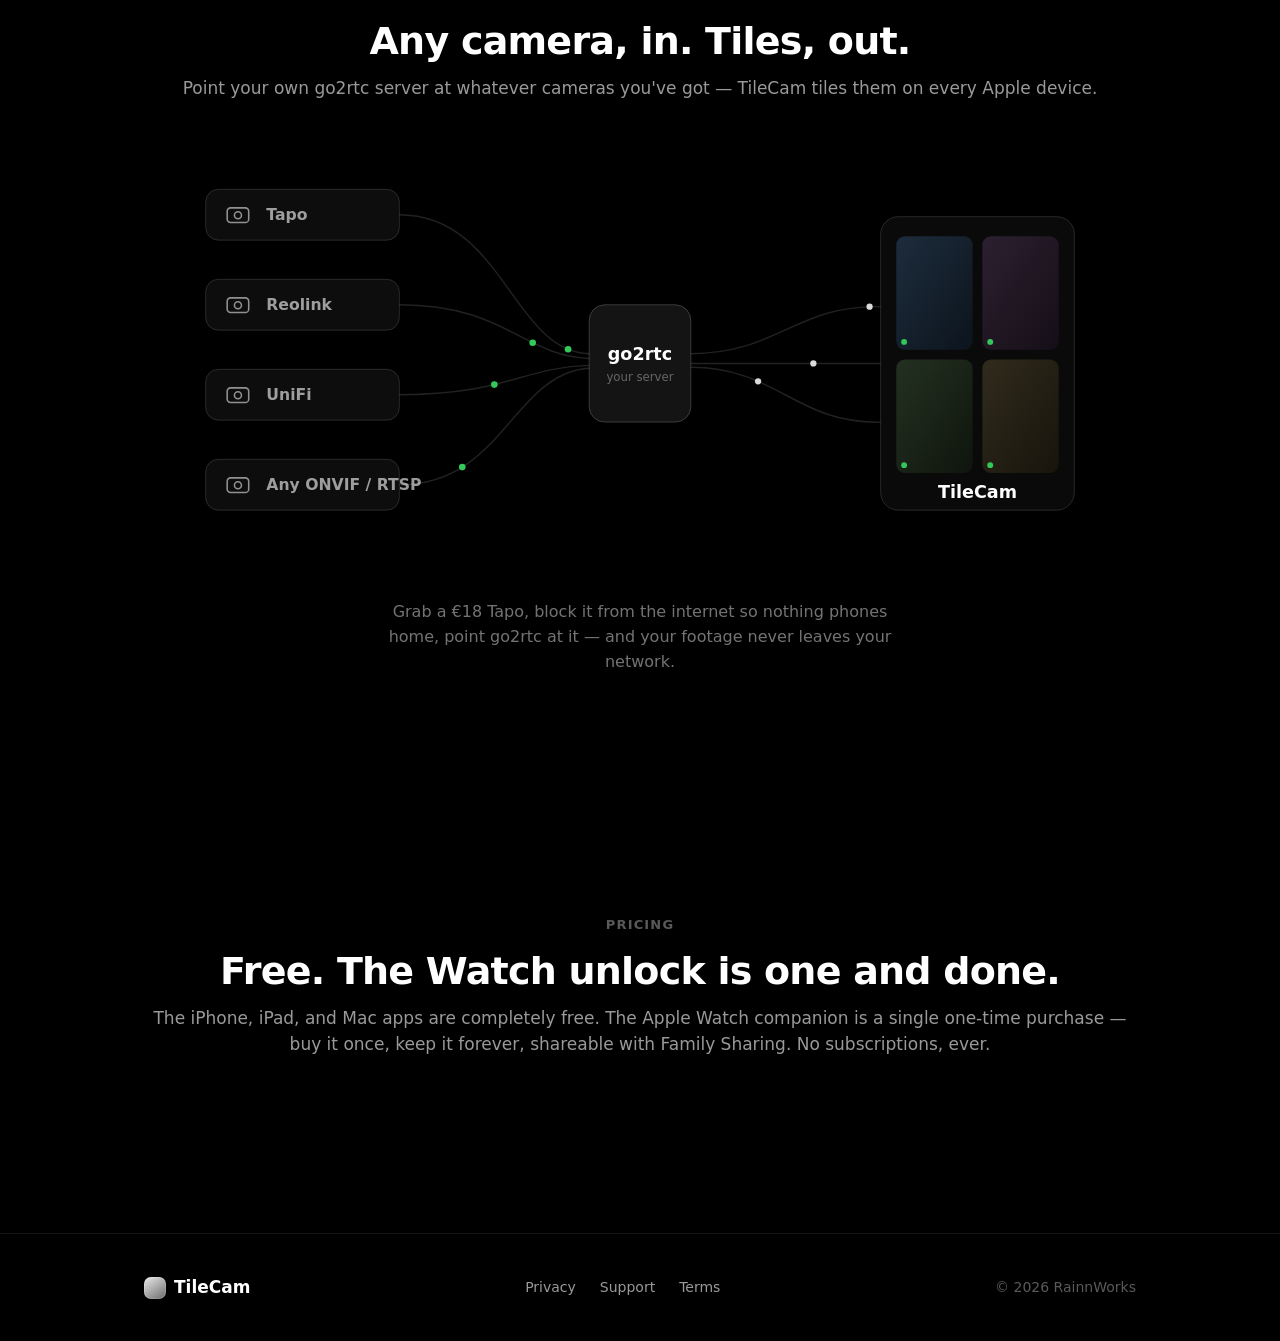
==== commit 848d2b15: "Website: add animated cameras -> go2rtc -> tiles flow diagram Replace the go2rtc wall-of-text with a" ====
--- a/website/index.html
+++ b/website/index.html
@@ -104,13 +104,73 @@
   </div>
 </section>
 
-<!-- go2rtc + cheap, locked-down cameras -->
+<!-- How it works: any camera -> go2rtc -> TileCam tiles -->
 <section id="how" class="wrap">
-  <div class="highlight glass reveal">
-    <div class="kicker">Powered by go2rtc</div>
-    <h2>Cheap cameras. No cloud. Total control.</h2>
-    <p>TileCam connects to your own <a href="https://github.com/AlexxIT/go2rtc">go2rtc</a> server — the open-source bridge that speaks to almost any camera. <strong>You'll need one running</strong>, and that's exactly where the magic is: grab an €18 Tapo camera, block it from the internet so nothing phones home to a manufacturer's cloud, point go2rtc at it, and watch it in TileCam — fast, private, and gorgeous. Brilliant cameras for next to nothing, and your footage never leaves your network.</p>
-  </div>
+  <div class="section-head reveal">
+    <div class="kicker">How it works</div>
+    <h2>Any camera, in. Tiles, out.</h2>
+    <p>Point your own <a href="https://github.com/AlexxIT/go2rtc">go2rtc</a> server at whatever cameras you've got — TileCam tiles them on every Apple device.</p>
+  </div>
+
+  <div class="flow reveal" role="img" aria-label="Cameras from different brands feed into a go2rtc server, which TileCam tiles onto your devices">
+    <svg viewBox="0 0 920 420" preserveAspectRatio="xMidYMid meet" xmlns="http://www.w3.org/2000/svg">
+      <defs>
+        <linearGradient id="g0" x1="0" y1="0" x2="1" y2="1"><stop offset="0" stop-color="#1d2c3c"/><stop offset="1" stop-color="#0c141d"/></linearGradient>
+        <linearGradient id="g1" x1="0" y1="0" x2="1" y2="1"><stop offset="0" stop-color="#2c2030"/><stop offset="1" stop-color="#150e17"/></linearGradient>
+        <linearGradient id="g2" x1="0" y1="0" x2="1" y2="1"><stop offset="0" stop-color="#233121"/><stop offset="1" stop-color="#0f150d"/></linearGradient>
+        <linearGradient id="g3" x1="0" y1="0" x2="1" y2="1"><stop offset="0" stop-color="#302b1c"/><stop offset="1" stop-color="#17140c"/></linearGradient>
+        <g id="cam"><rect x="0" y="-7" width="22" height="15" rx="3.5" fill="none" stroke="rgba(255,255,255,0.55)" stroke-width="1.6"/><circle cx="11" cy="0.5" r="3.6" fill="none" stroke="rgba(255,255,255,0.55)" stroke-width="1.6"/></g>
+      </defs>
+
+      <!-- connection paths -->
+      <g fill="none" stroke="rgba(255,255,255,0.13)" stroke-width="1.5">
+        <path id="p1" d="M214,58  C320,58  330,198 408,200"/>
+        <path id="p2" d="M214,150 C322,150 340,202 408,205"/>
+        <path id="p3" d="M214,242 C322,242 340,214 408,212"/>
+        <path id="p4" d="M214,334 C320,334 330,220 408,215"/>
+        <path id="q1" d="M512,200 C600,200 620,150 706,152"/>
+        <path id="q2" d="M512,210 C610,210 640,210 706,210"/>
+        <path id="q3" d="M512,214 C600,214 620,272 706,270"/>
+      </g>
+      <!-- flowing dots: feeds in (green), tiles out (white) -->
+      <g>
+        <circle r="3.4" fill="#34c759"><animateMotion dur="2.4s" repeatCount="indefinite" begin="0s"><mpath href="#p1"/></animateMotion></circle>
+        <circle r="3.4" fill="#34c759"><animateMotion dur="2.4s" repeatCount="indefinite" begin="0.5s"><mpath href="#p2"/></animateMotion></circle>
+        <circle r="3.4" fill="#34c759"><animateMotion dur="2.4s" repeatCount="indefinite" begin="1.0s"><mpath href="#p3"/></animateMotion></circle>
+        <circle r="3.4" fill="#34c759"><animateMotion dur="2.4s" repeatCount="indefinite" begin="1.5s"><mpath href="#p4"/></animateMotion></circle>
+        <circle r="3.2" fill="rgba(255,255,255,0.85)"><animateMotion dur="2.0s" repeatCount="indefinite" begin="0.3s"><mpath href="#q1"/></animateMotion></circle>
+        <circle r="3.2" fill="rgba(255,255,255,0.85)"><animateMotion dur="2.0s" repeatCount="indefinite" begin="0.9s"><mpath href="#q2"/></animateMotion></circle>
+        <circle r="3.2" fill="rgba(255,255,255,0.85)"><animateMotion dur="2.0s" repeatCount="indefinite" begin="1.5s"><mpath href="#q3"/></animateMotion></circle>
+      </g>
+
+      <!-- camera chips -->
+      <g class="flow-label">
+        <g transform="translate(16,32)"><rect width="198" height="52" rx="13" fill="rgba(255,255,255,0.05)" stroke="rgba(255,255,255,0.14)"/><use href="#cam" transform="translate(22,26)"/><text x="62" y="31">Tapo</text></g>
+        <g transform="translate(16,124)"><rect width="198" height="52" rx="13" fill="rgba(255,255,255,0.05)" stroke="rgba(255,255,255,0.14)"/><use href="#cam" transform="translate(22,26)"/><text x="62" y="31">Reolink</text></g>
+        <g transform="translate(16,216)"><rect width="198" height="52" rx="13" fill="rgba(255,255,255,0.05)" stroke="rgba(255,255,255,0.14)"/><use href="#cam" transform="translate(22,26)"/><text x="62" y="31">UniFi</text></g>
+        <g transform="translate(16,308)"><rect width="198" height="52" rx="13" fill="rgba(255,255,255,0.05)" stroke="rgba(255,255,255,0.14)"/><use href="#cam" transform="translate(22,26)"/><text x="62" y="31">Any ONVIF / RTSP</text></g>
+      </g>
+
+      <!-- go2rtc node -->
+      <g transform="translate(408,150)">
+        <rect width="104" height="120" rx="16" fill="rgba(255,255,255,0.08)" stroke="rgba(255,255,255,0.2)"/>
+        <text class="flow-node" x="52" y="56" text-anchor="middle">go2rtc</text>
+        <text class="flow-sub" x="52" y="78" text-anchor="middle">your server</text>
+      </g>
+
+      <!-- TileCam frame with mini tiles -->
+      <g transform="translate(706,60)">
+        <rect width="198" height="300" rx="18" fill="rgba(255,255,255,0.04)" stroke="rgba(255,255,255,0.14)"/>
+        <rect x="16" y="20"  width="78" height="116" rx="9" fill="url(#g0)"/><circle cx="24" cy="128" r="3" fill="#34c759"/>
+        <rect x="104" y="20" width="78" height="116" rx="9" fill="url(#g1)"/><circle cx="112" cy="128" r="3" fill="#34c759"/>
+        <rect x="16" y="146" width="78" height="116" rx="9" fill="url(#g2)"/><circle cx="24" cy="254" r="3" fill="#34c759"/>
+        <rect x="104" y="146" width="78" height="116" rx="9" fill="url(#g3)"/><circle cx="112" cy="254" r="3" fill="#34c759"/>
+        <text class="flow-node" x="99" y="288" text-anchor="middle">TileCam</text>
+      </g>
+    </svg>
+  </div>
+
+  <p class="flow-caption reveal">Grab a €18 Tapo, block it from the internet so nothing phones home, point go2rtc at it — and your footage never leaves your network.</p>
 </section>
 
 <!-- Pricing -->
--- a/website/styles.css
+++ b/website/styles.css
@@ -189,6 +189,14 @@
 }
 .platforms .devs { display: flex; flex-wrap: wrap; gap: var(--s-16); justify-content: center; }
 .platforms strong { color: var(--w-60); font-weight: 500; }
+
+/* ---------- Flow diagram (cameras -> go2rtc -> tiles) ---------- */
+.flow { max-width: 900px; margin: var(--s-40) auto 0; }
+.flow svg { width: 100%; height: auto; display: block; overflow: visible; }
+.flow-label text { fill: var(--w-60); font-family: var(--font); font-size: 16px; font-weight: 600; }
+.flow-node { fill: var(--w-1); font-family: var(--font); font-size: 18px; font-weight: 700; }
+.flow-sub { fill: var(--w-35); font-family: var(--font); font-size: 12px; font-weight: 500; }
+.flow-caption { text-align: center; color: var(--w-45); max-width: 54ch; margin: var(--s-32) auto 0; font-size: 16px; line-height: 1.55; }
 
 /* ---------- Privacy highlight ---------- */
 .highlight { text-align: center; padding: clamp(40px, 7vw, 72px); }
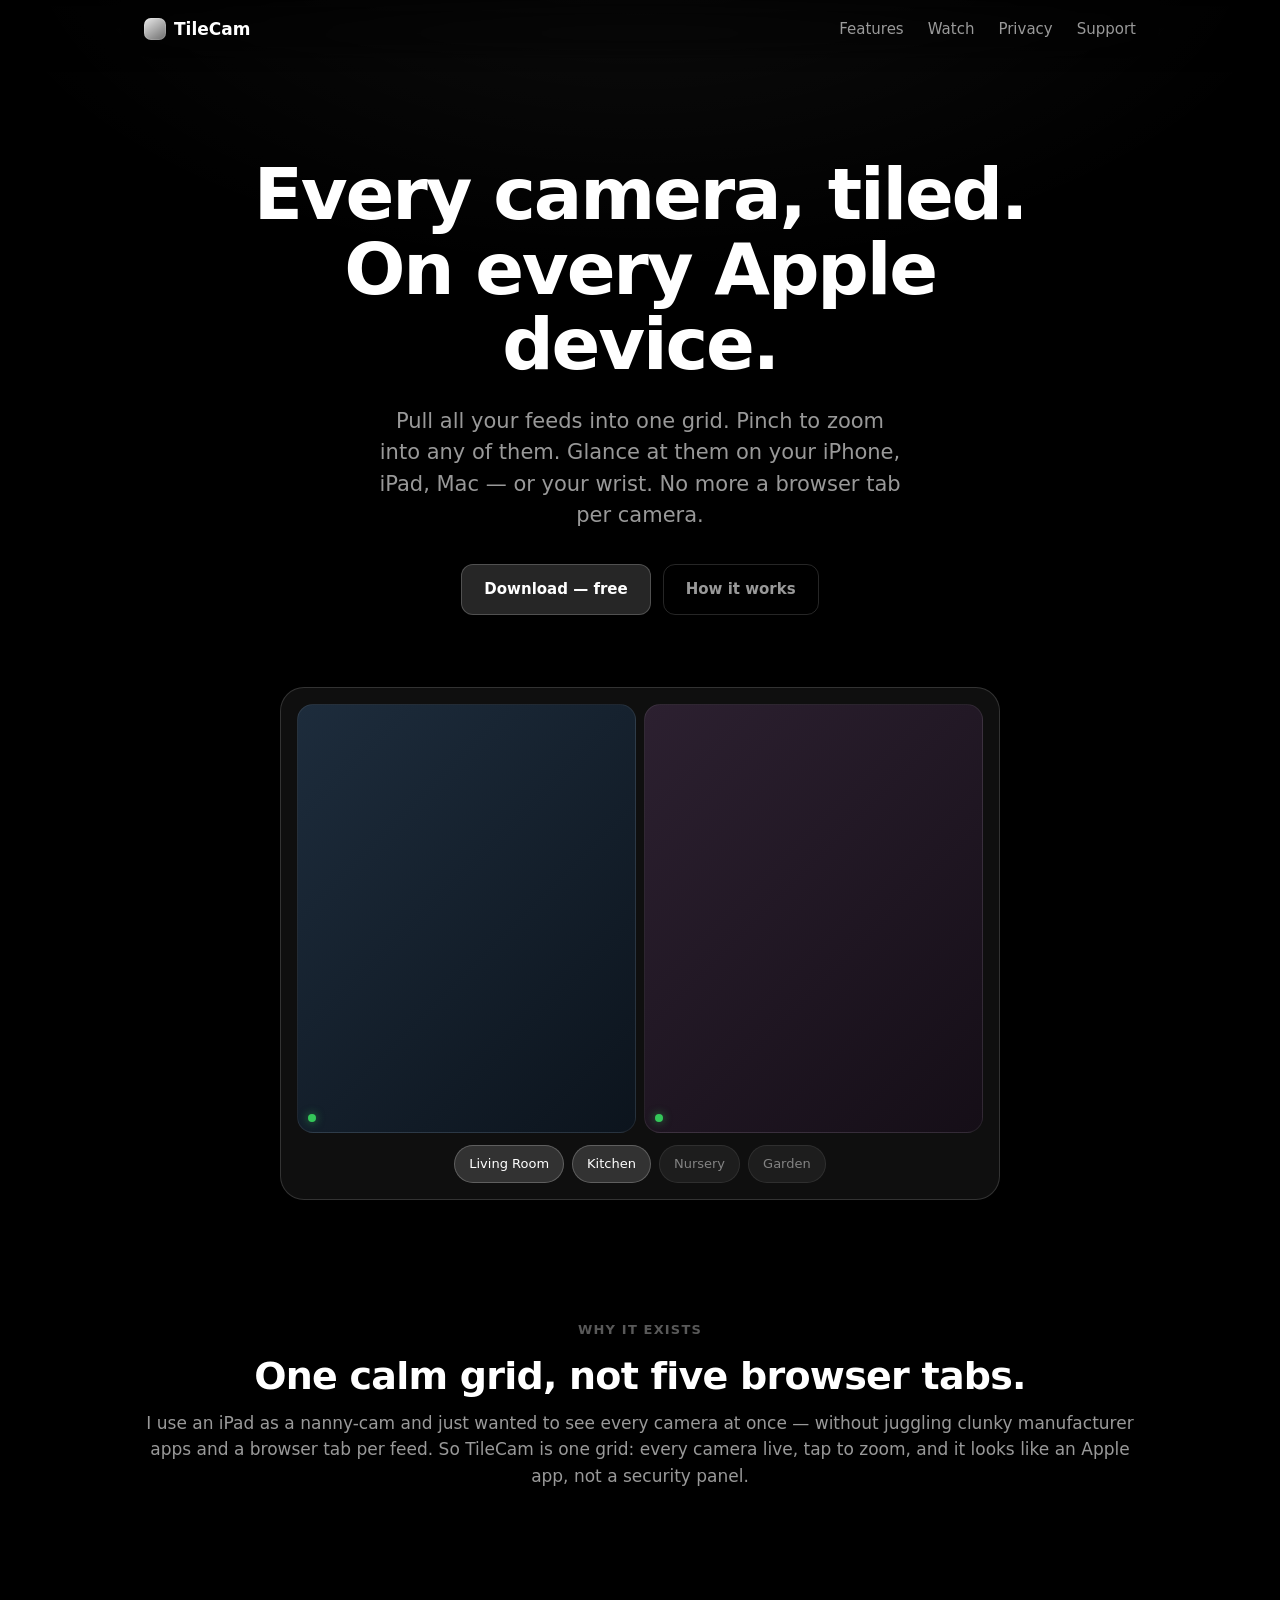
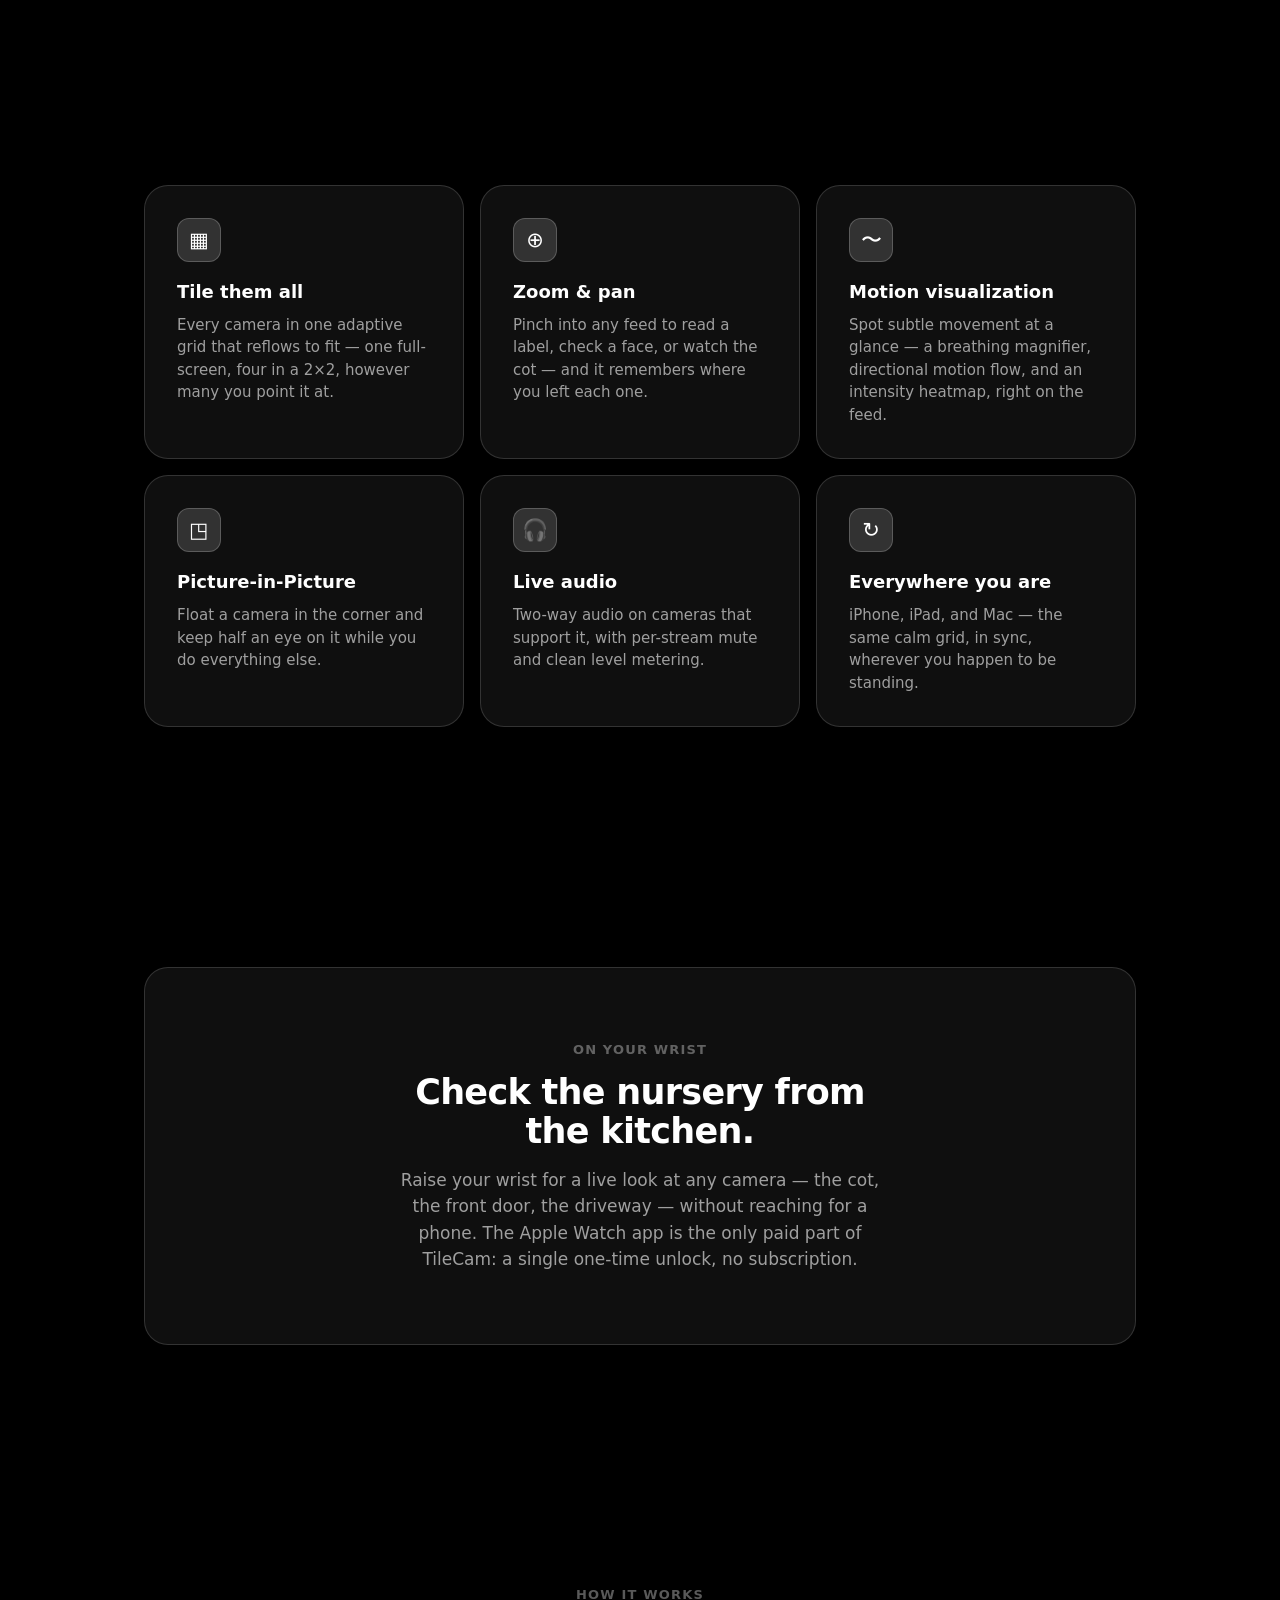
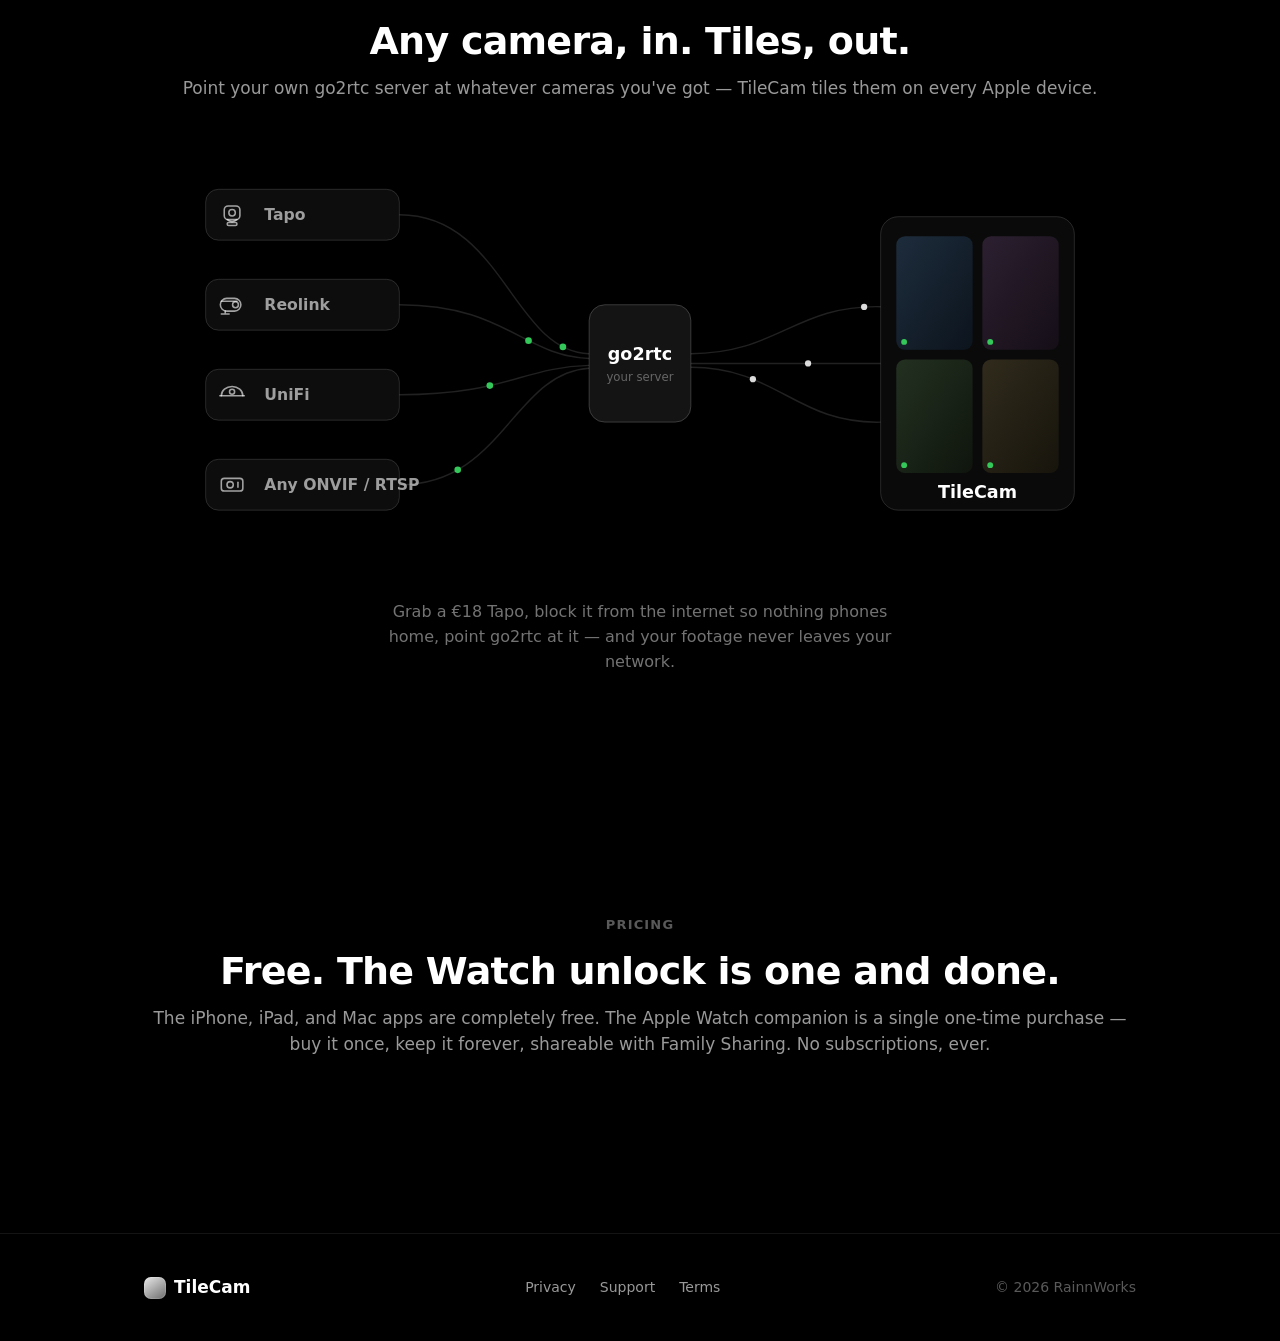
==== commit 869f42fd: "Replace generic camera glyphs with distinct hardware illustrations in flow diagram Each brand chip n" ====
--- a/website/index.html
+++ b/website/index.html
@@ -119,7 +119,10 @@
         <linearGradient id="g1" x1="0" y1="0" x2="1" y2="1"><stop offset="0" stop-color="#2c2030"/><stop offset="1" stop-color="#150e17"/></linearGradient>
         <linearGradient id="g2" x1="0" y1="0" x2="1" y2="1"><stop offset="0" stop-color="#233121"/><stop offset="1" stop-color="#0f150d"/></linearGradient>
         <linearGradient id="g3" x1="0" y1="0" x2="1" y2="1"><stop offset="0" stop-color="#302b1c"/><stop offset="1" stop-color="#17140c"/></linearGradient>
-        <g id="cam"><rect x="0" y="-7" width="22" height="15" rx="3.5" fill="none" stroke="rgba(255,255,255,0.55)" stroke-width="1.6"/><circle cx="11" cy="0.5" r="3.6" fill="none" stroke="rgba(255,255,255,0.55)" stroke-width="1.6"/></g>
+        <g id="cam-cube" fill="none" stroke="rgba(255,255,255,0.62)" stroke-width="1.6" stroke-linecap="round" stroke-linejoin="round"><rect x="-8" y="-9" width="16" height="14" rx="4"/><circle cx="0" cy="-2" r="3.3"/><path d="M-5 5 q5 4 10 0"/><rect x="-5" y="8" width="10" height="3" rx="1.5"/></g>
+        <g id="cam-bullet" fill="none" stroke="rgba(255,255,255,0.62)" stroke-width="1.6" stroke-linecap="round" stroke-linejoin="round"><rect x="-12" y="-6.5" width="21" height="13" rx="6.5"/><line x1="-11" y1="-3.5" x2="5" y2="-3.5"/><circle cx="3.5" cy="0" r="3"/><path d="M-7 6.5 v3 M-11 9.5 h8"/></g>
+        <g id="cam-dome" fill="none" stroke="rgba(255,255,255,0.62)" stroke-width="1.6" stroke-linecap="round" stroke-linejoin="round"><path d="M-11 1 a11 9.5 0 0 1 22 0"/><line x1="-12.5" y1="1" x2="12.5" y2="1"/><circle cx="0" cy="-3" r="2.6"/></g>
+        <g id="cam-box" fill="none" stroke="rgba(255,255,255,0.62)" stroke-width="1.6" stroke-linecap="round" stroke-linejoin="round"><rect x="-11" y="-6.5" width="22" height="13" rx="3"/><circle cx="-2" cy="0" r="3.2"/><line x1="6" y1="-2.5" x2="6" y2="2.5"/></g>
       </defs>
 
       <!-- connection paths -->
@@ -145,10 +148,10 @@
 
       <!-- camera chips -->
       <g class="flow-label">
-        <g transform="translate(16,32)"><rect width="198" height="52" rx="13" fill="rgba(255,255,255,0.05)" stroke="rgba(255,255,255,0.14)"/><use href="#cam" transform="translate(22,26)"/><text x="62" y="31">Tapo</text></g>
-        <g transform="translate(16,124)"><rect width="198" height="52" rx="13" fill="rgba(255,255,255,0.05)" stroke="rgba(255,255,255,0.14)"/><use href="#cam" transform="translate(22,26)"/><text x="62" y="31">Reolink</text></g>
-        <g transform="translate(16,216)"><rect width="198" height="52" rx="13" fill="rgba(255,255,255,0.05)" stroke="rgba(255,255,255,0.14)"/><use href="#cam" transform="translate(22,26)"/><text x="62" y="31">UniFi</text></g>
-        <g transform="translate(16,308)"><rect width="198" height="52" rx="13" fill="rgba(255,255,255,0.05)" stroke="rgba(255,255,255,0.14)"/><use href="#cam" transform="translate(22,26)"/><text x="62" y="31">Any ONVIF / RTSP</text></g>
+        <g transform="translate(16,32)"><rect width="198" height="52" rx="13" fill="rgba(255,255,255,0.05)" stroke="rgba(255,255,255,0.14)"/><use href="#cam-cube" transform="translate(27,26)"/><text x="60" y="31">Tapo</text></g>
+        <g transform="translate(16,124)"><rect width="198" height="52" rx="13" fill="rgba(255,255,255,0.05)" stroke="rgba(255,255,255,0.14)"/><use href="#cam-bullet" transform="translate(27,26)"/><text x="60" y="31">Reolink</text></g>
+        <g transform="translate(16,216)"><rect width="198" height="52" rx="13" fill="rgba(255,255,255,0.05)" stroke="rgba(255,255,255,0.14)"/><use href="#cam-dome" transform="translate(27,26)"/><text x="60" y="31">UniFi</text></g>
+        <g transform="translate(16,308)"><rect width="198" height="52" rx="13" fill="rgba(255,255,255,0.05)" stroke="rgba(255,255,255,0.14)"/><use href="#cam-box" transform="translate(27,26)"/><text x="60" y="31">Any ONVIF / RTSP</text></g>
       </g>
 
       <!-- go2rtc node -->
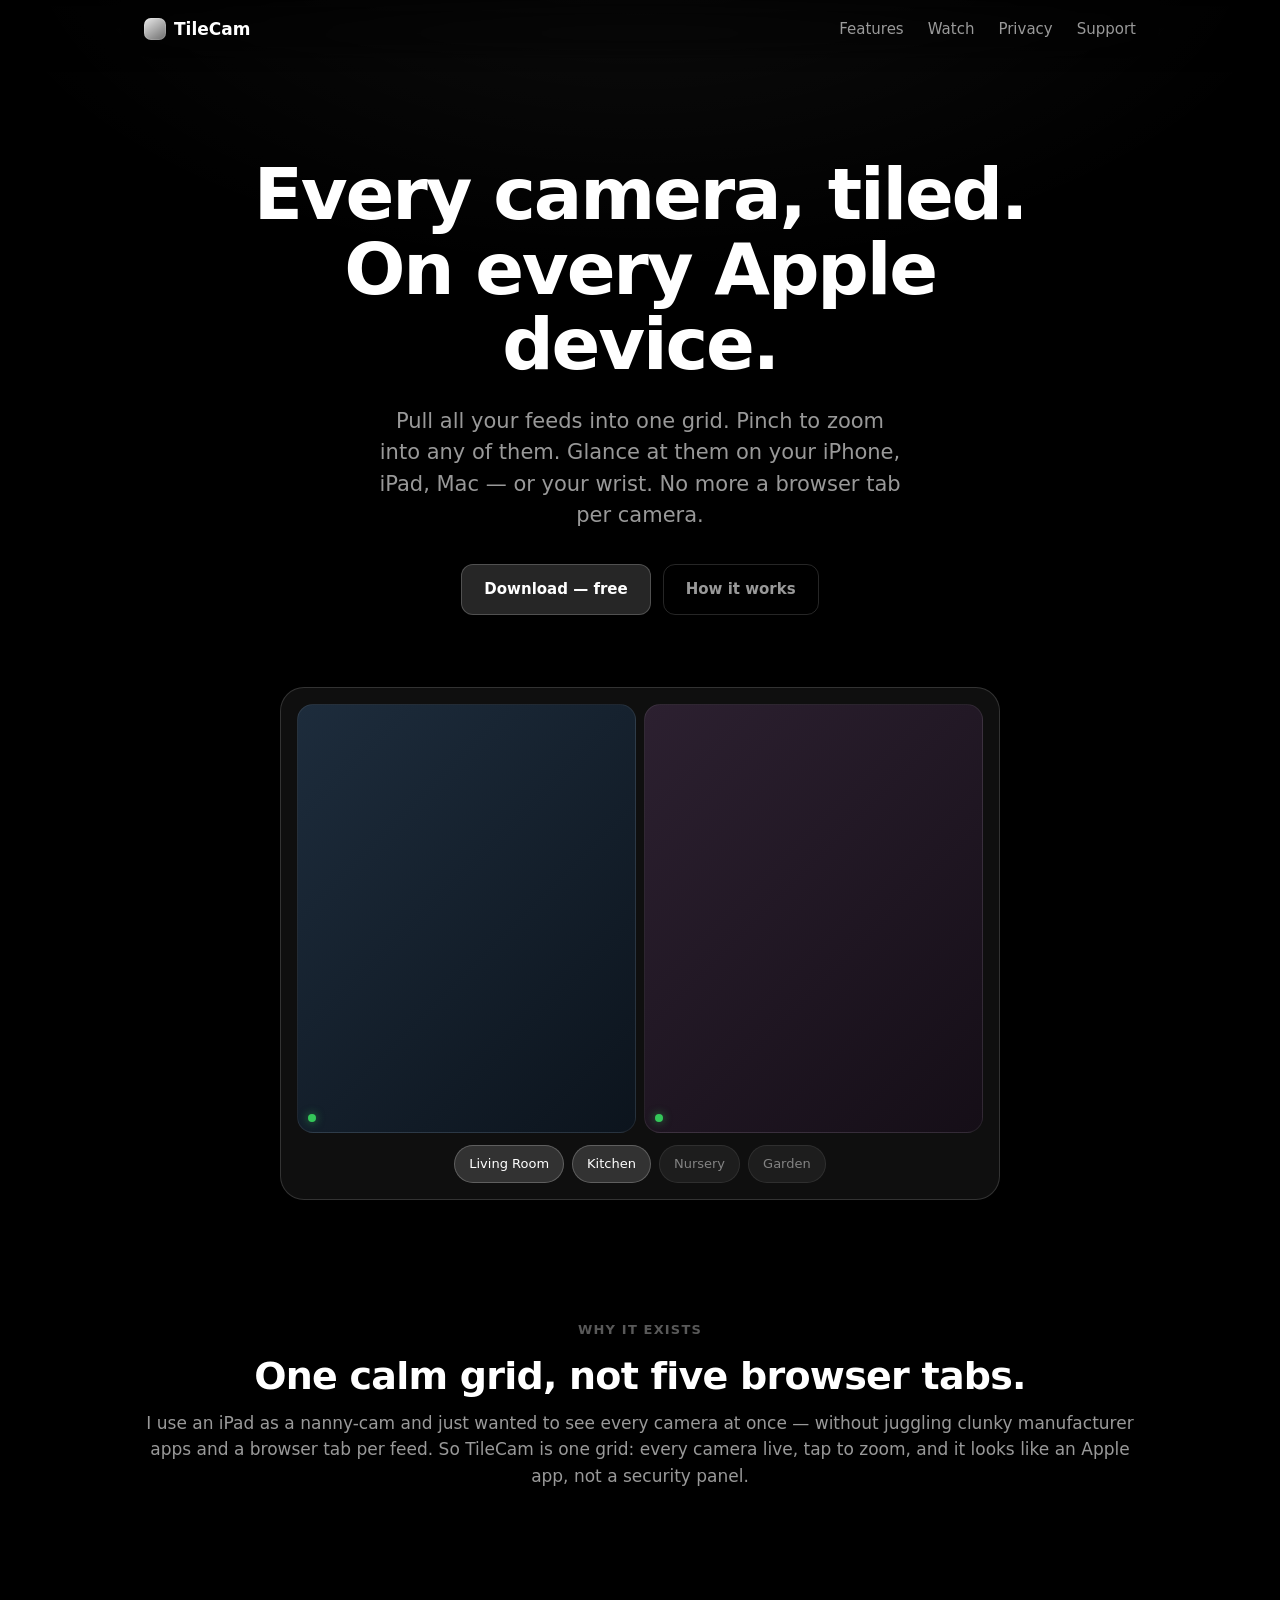
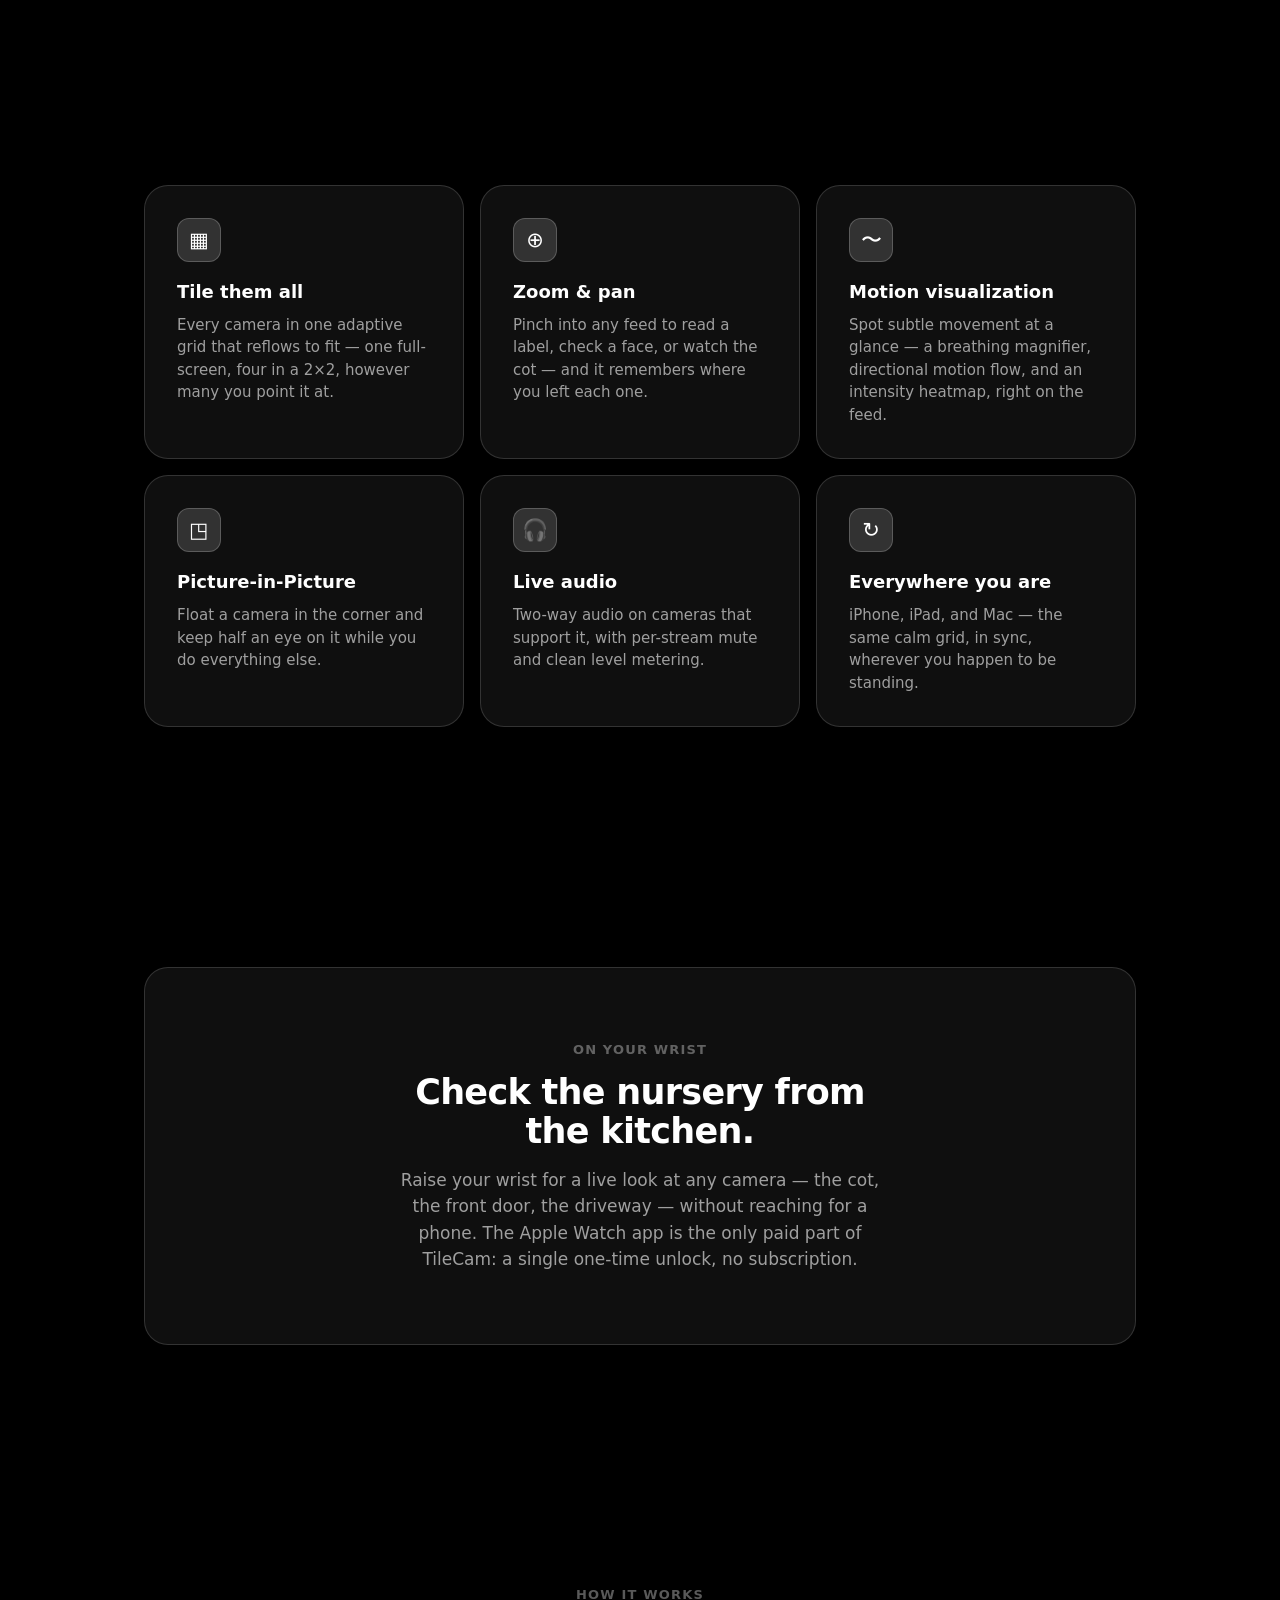
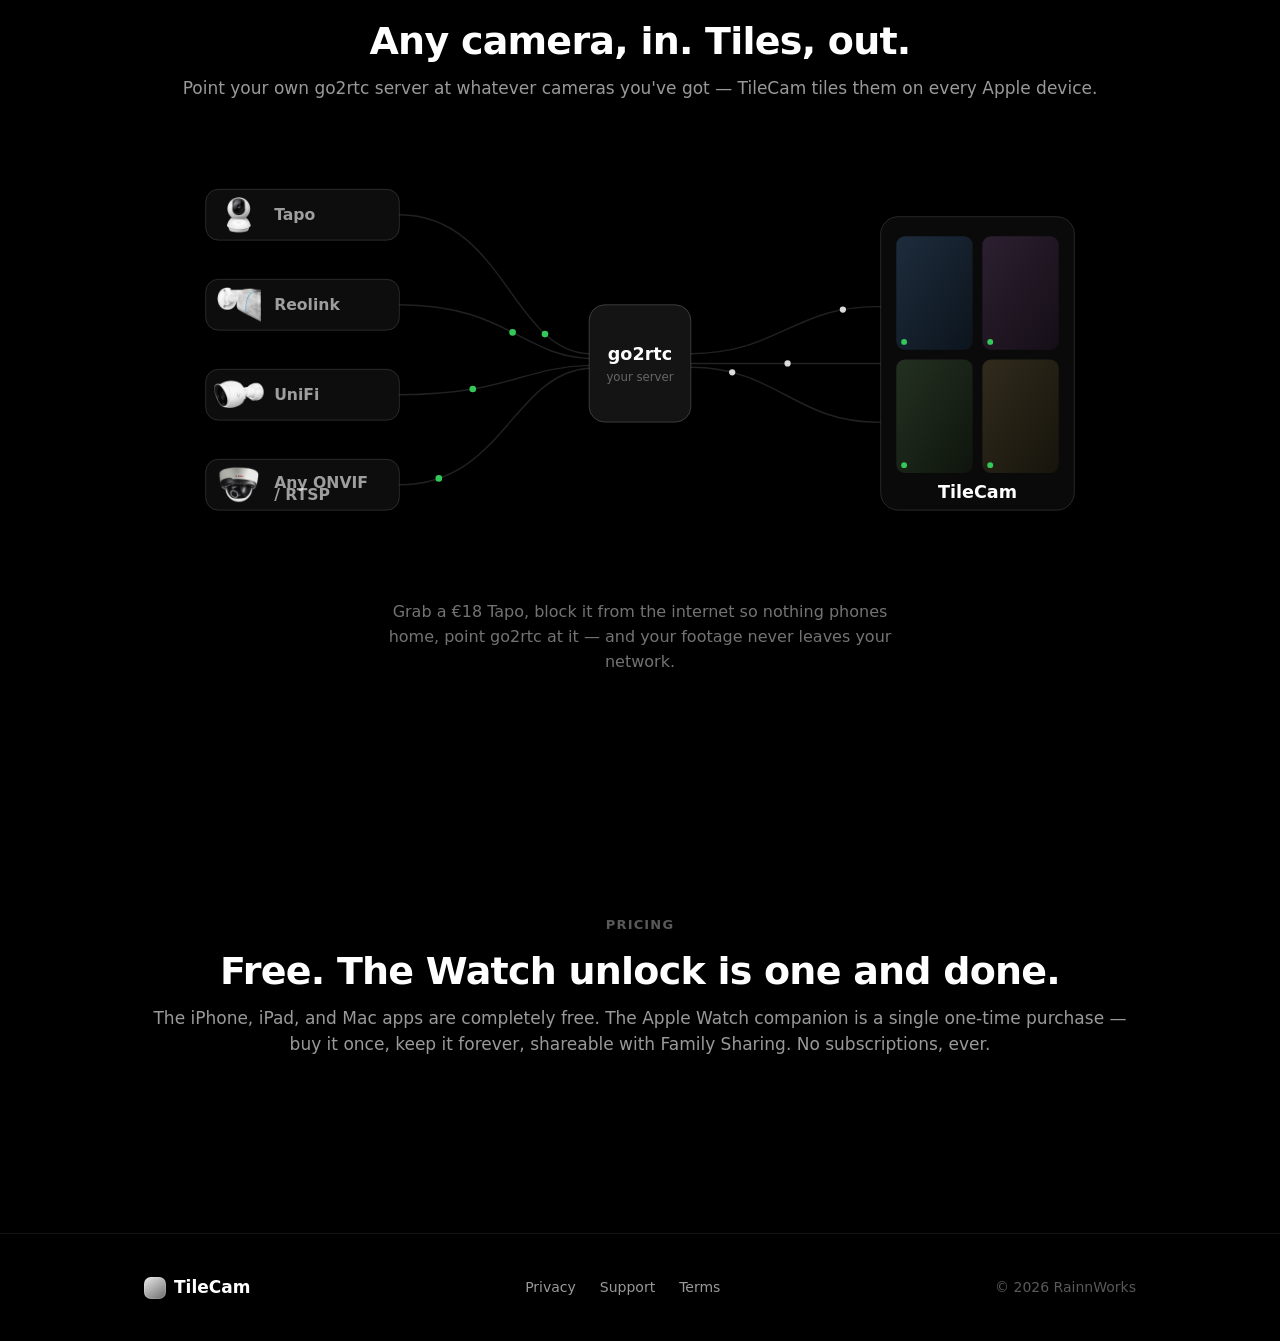
==== commit f33d979d: "Use real camera product photos in flow diagram Replace the line-drawn camera glyphs with cut-out pro" ====
--- a/website/index.html
+++ b/website/index.html
@@ -119,10 +119,6 @@
         <linearGradient id="g1" x1="0" y1="0" x2="1" y2="1"><stop offset="0" stop-color="#2c2030"/><stop offset="1" stop-color="#150e17"/></linearGradient>
         <linearGradient id="g2" x1="0" y1="0" x2="1" y2="1"><stop offset="0" stop-color="#233121"/><stop offset="1" stop-color="#0f150d"/></linearGradient>
         <linearGradient id="g3" x1="0" y1="0" x2="1" y2="1"><stop offset="0" stop-color="#302b1c"/><stop offset="1" stop-color="#17140c"/></linearGradient>
-        <g id="cam-cube" fill="none" stroke="rgba(255,255,255,0.62)" stroke-width="1.6" stroke-linecap="round" stroke-linejoin="round"><rect x="-8" y="-9" width="16" height="14" rx="4"/><circle cx="0" cy="-2" r="3.3"/><path d="M-5 5 q5 4 10 0"/><rect x="-5" y="8" width="10" height="3" rx="1.5"/></g>
-        <g id="cam-bullet" fill="none" stroke="rgba(255,255,255,0.62)" stroke-width="1.6" stroke-linecap="round" stroke-linejoin="round"><rect x="-12" y="-6.5" width="21" height="13" rx="6.5"/><line x1="-11" y1="-3.5" x2="5" y2="-3.5"/><circle cx="3.5" cy="0" r="3"/><path d="M-7 6.5 v3 M-11 9.5 h8"/></g>
-        <g id="cam-dome" fill="none" stroke="rgba(255,255,255,0.62)" stroke-width="1.6" stroke-linecap="round" stroke-linejoin="round"><path d="M-11 1 a11 9.5 0 0 1 22 0"/><line x1="-12.5" y1="1" x2="12.5" y2="1"/><circle cx="0" cy="-3" r="2.6"/></g>
-        <g id="cam-box" fill="none" stroke="rgba(255,255,255,0.62)" stroke-width="1.6" stroke-linecap="round" stroke-linejoin="round"><rect x="-11" y="-6.5" width="22" height="13" rx="3"/><circle cx="-2" cy="0" r="3.2"/><line x1="6" y1="-2.5" x2="6" y2="2.5"/></g>
       </defs>
 
       <!-- connection paths -->
@@ -148,10 +144,10 @@
 
       <!-- camera chips -->
       <g class="flow-label">
-        <g transform="translate(16,32)"><rect width="198" height="52" rx="13" fill="rgba(255,255,255,0.05)" stroke="rgba(255,255,255,0.14)"/><use href="#cam-cube" transform="translate(27,26)"/><text x="60" y="31">Tapo</text></g>
-        <g transform="translate(16,124)"><rect width="198" height="52" rx="13" fill="rgba(255,255,255,0.05)" stroke="rgba(255,255,255,0.14)"/><use href="#cam-bullet" transform="translate(27,26)"/><text x="60" y="31">Reolink</text></g>
-        <g transform="translate(16,216)"><rect width="198" height="52" rx="13" fill="rgba(255,255,255,0.05)" stroke="rgba(255,255,255,0.14)"/><use href="#cam-dome" transform="translate(27,26)"/><text x="60" y="31">UniFi</text></g>
-        <g transform="translate(16,308)"><rect width="198" height="52" rx="13" fill="rgba(255,255,255,0.05)" stroke="rgba(255,255,255,0.14)"/><use href="#cam-box" transform="translate(27,26)"/><text x="60" y="31">Any ONVIF / RTSP</text></g>
+        <g transform="translate(16,32)"><rect width="198" height="52" rx="13" fill="rgba(255,255,255,0.05)" stroke="rgba(255,255,255,0.14)"/><image href="assets/cameras/tapo.png" x="6" y="3" width="56" height="46" preserveAspectRatio="xMidYMid meet"/><text x="70" y="31">Tapo</text></g>
+        <g transform="translate(16,124)"><rect width="198" height="52" rx="13" fill="rgba(255,255,255,0.05)" stroke="rgba(255,255,255,0.14)"/><image href="assets/cameras/reolink.png" x="6" y="3" width="56" height="46" preserveAspectRatio="xMidYMid meet"/><text x="70" y="31">Reolink</text></g>
+        <g transform="translate(16,216)"><rect width="198" height="52" rx="13" fill="rgba(255,255,255,0.05)" stroke="rgba(255,255,255,0.14)"/><image href="assets/cameras/unifi.png" x="6" y="3" width="56" height="46" preserveAspectRatio="xMidYMid meet"/><text x="70" y="31">UniFi</text></g>
+        <g transform="translate(16,308)"><rect width="198" height="52" rx="13" fill="rgba(255,255,255,0.05)" stroke="rgba(255,255,255,0.14)"/><image href="assets/cameras/onvif.png" x="6" y="3" width="56" height="46" preserveAspectRatio="xMidYMid meet"/><text x="70" y="29">Any ONVIF<tspan x="70" dy="13">/ RTSP</tspan></text></g>
       </g>
 
       <!-- go2rtc node -->
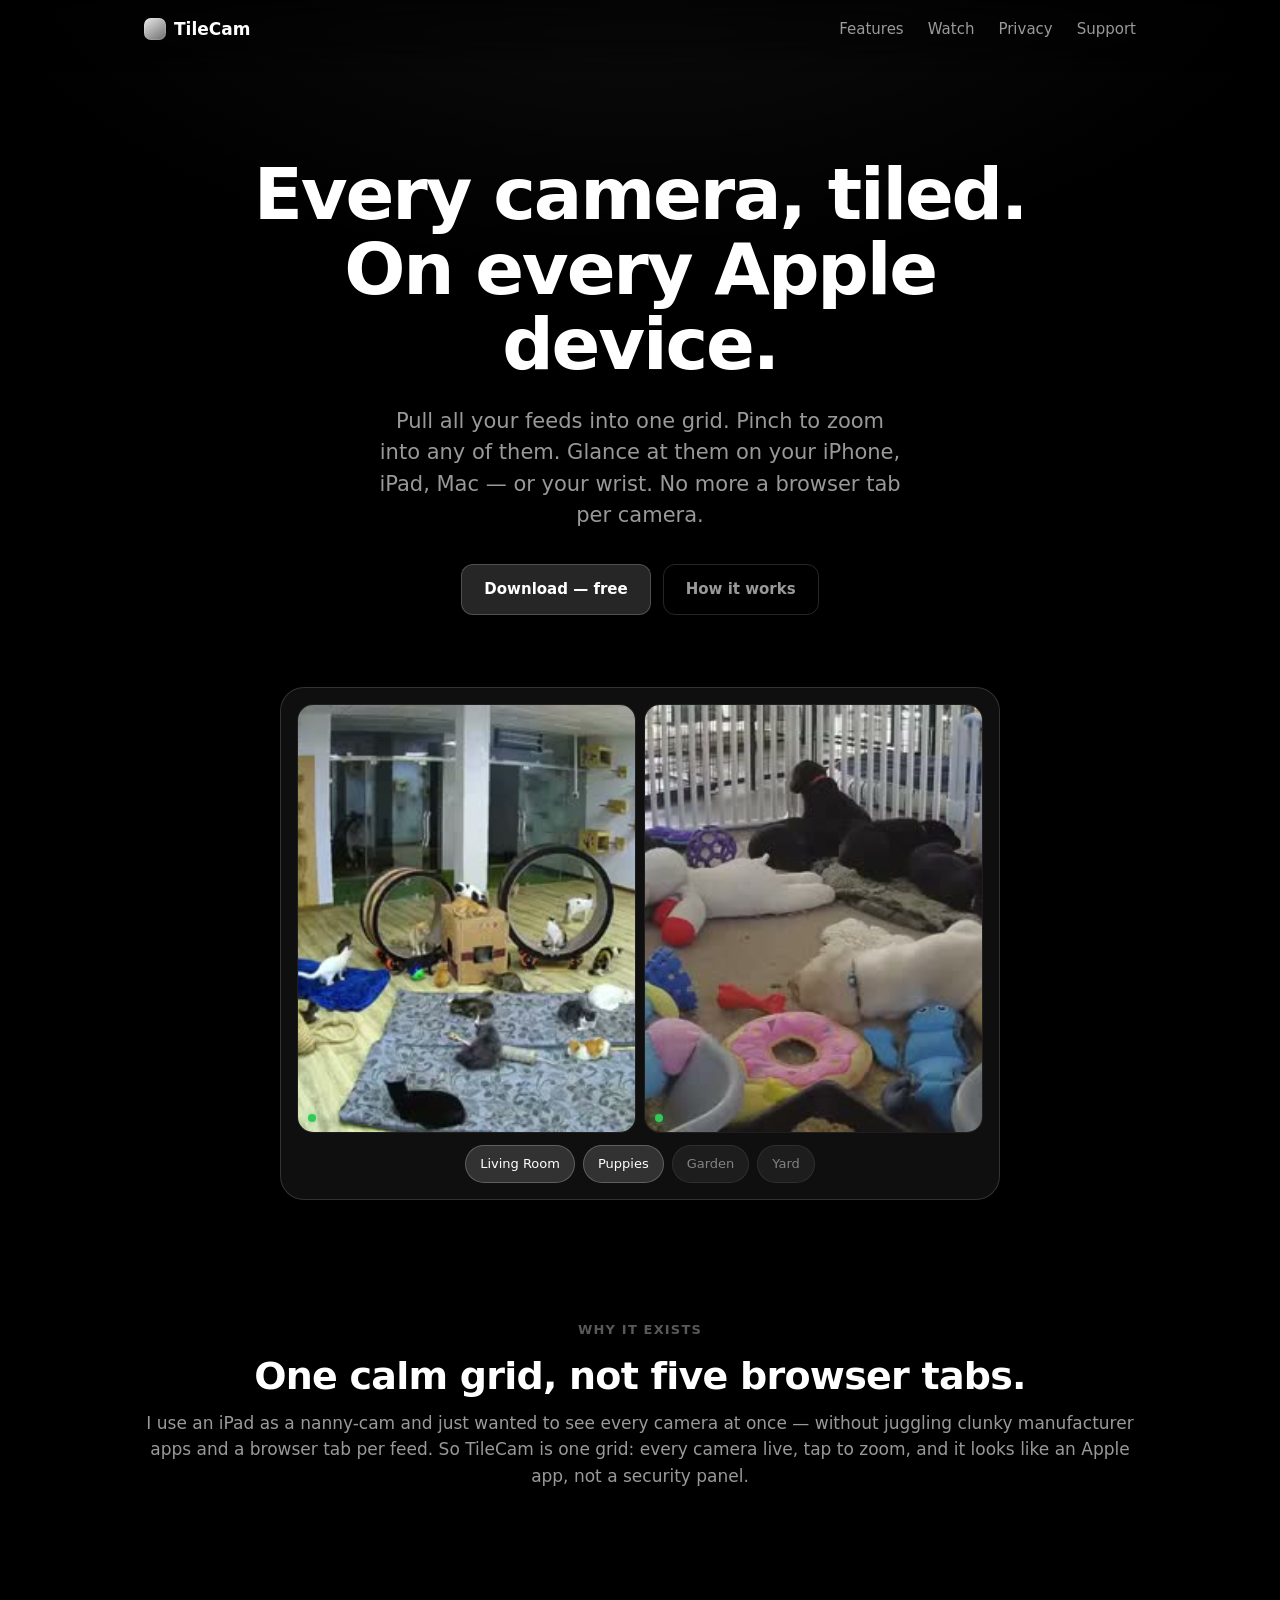
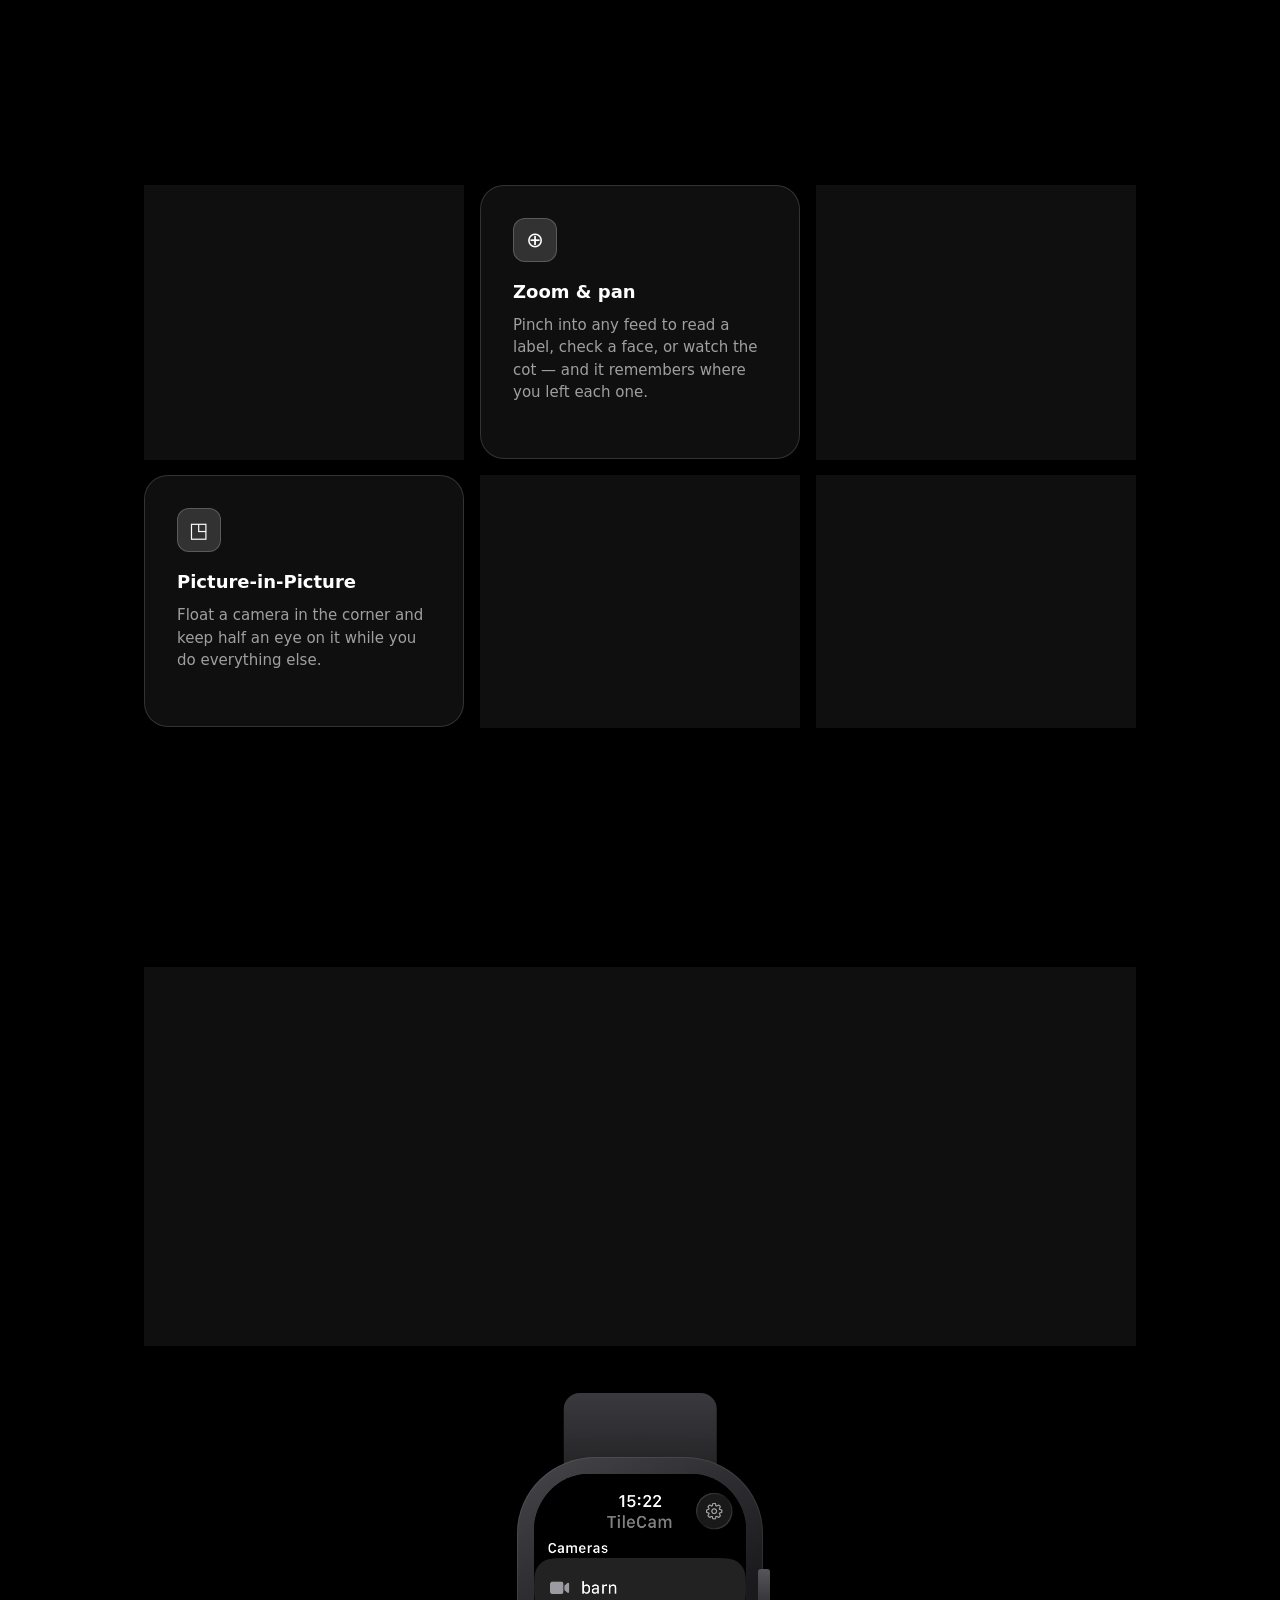
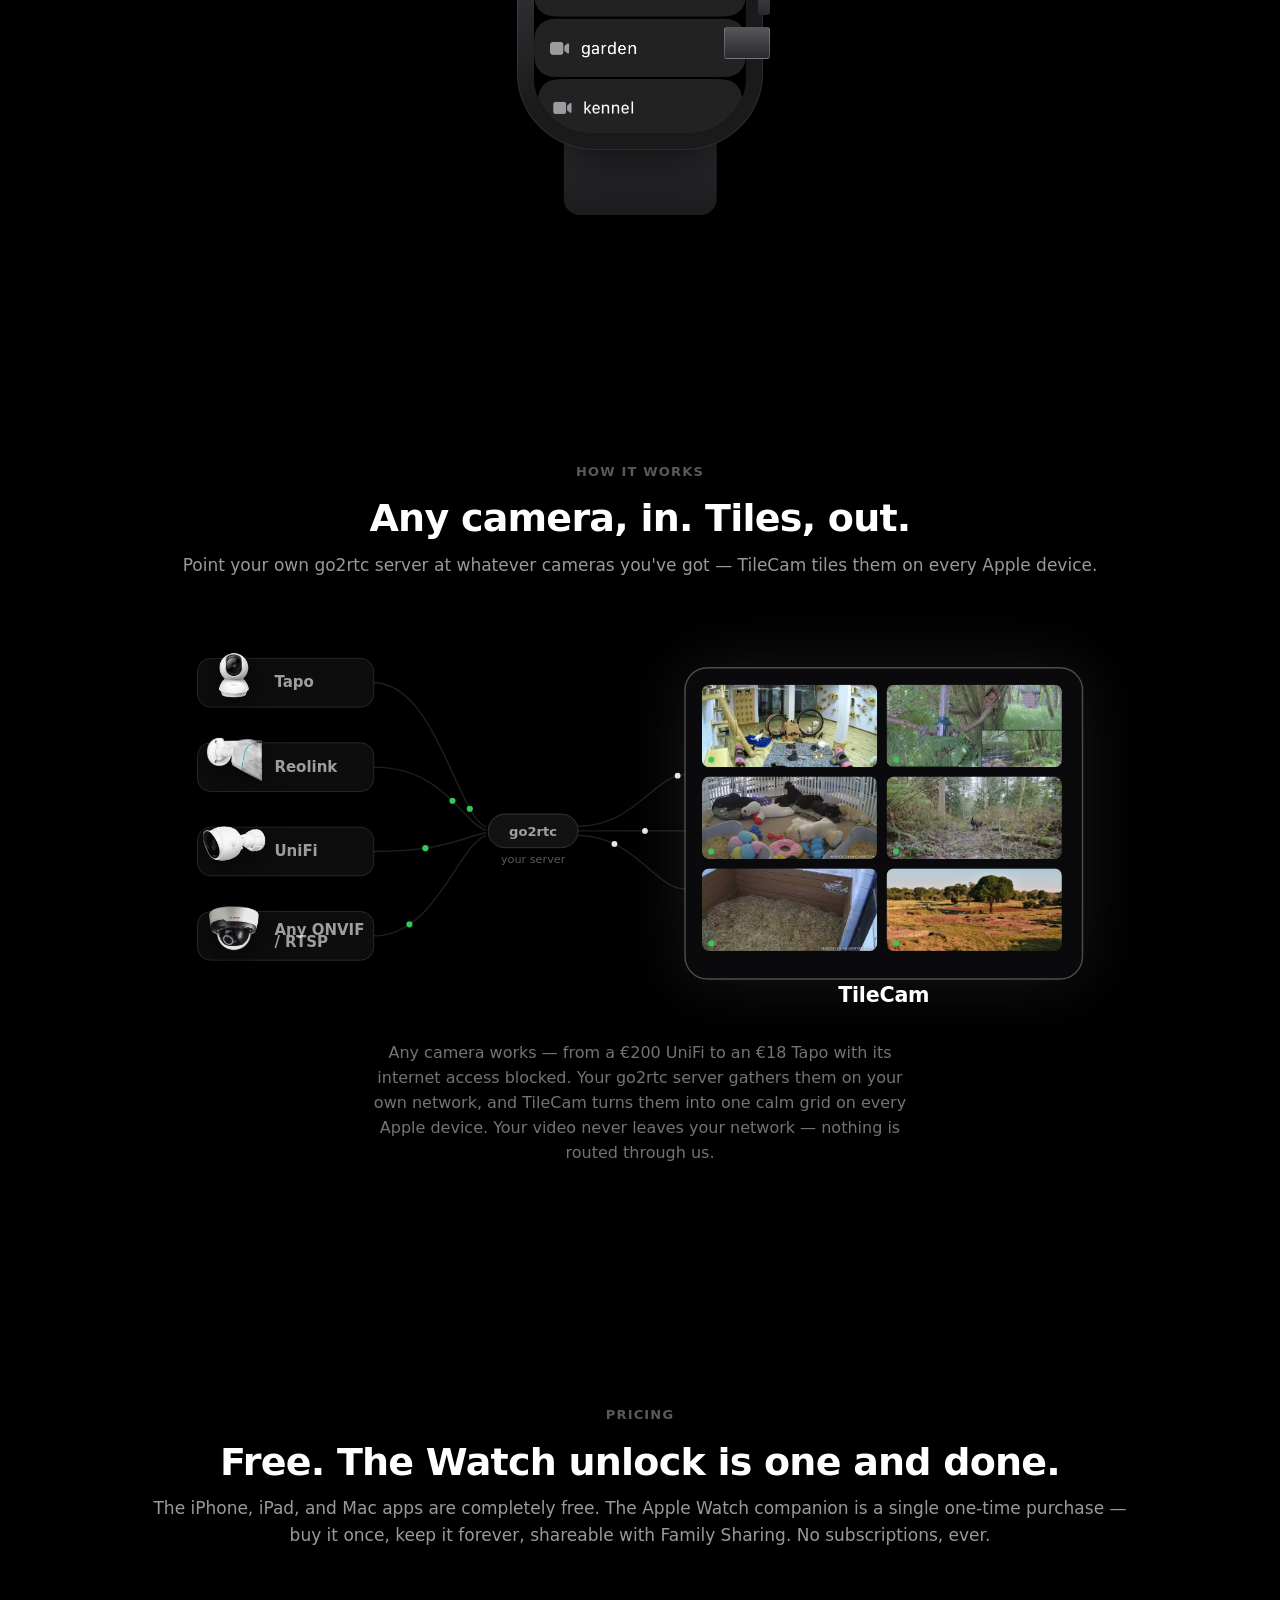
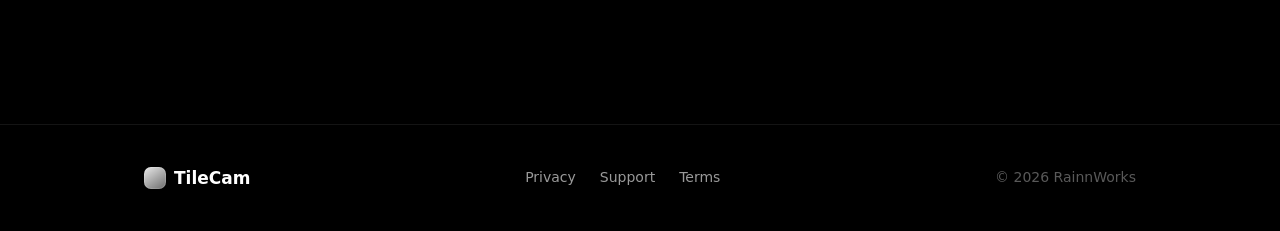
==== commit 746a81a2: "Website redesign: TileCam-hero diagram, live feeds, watch frame, cursor glow - Flow diagram reworked" ====
--- a/website/index.html
+++ b/website/index.html
@@ -13,6 +13,8 @@
 </head>
 <body>
 
+<div class="cursor-glow" aria-hidden="true"></div>
+
 <div class="nav-scrim"></div>
 <nav class="nav">
   <a class="brand" href="index.html"><span class="dot"></span> TileCam</a>
@@ -36,16 +38,16 @@
   <!-- Self-playing demo: tap a camera and the grid reflows to fill the frame, like the app -->
   <div class="demo glass reveal" id="demo" role="img" aria-label="Demo of cameras tiling into an adaptive grid">
     <div class="demo-frame">
-      <div class="demo-tile c0"></div>
-      <div class="demo-tile c1"></div>
-      <div class="demo-tile c2"></div>
-      <div class="demo-tile c3"></div>
+      <div class="demo-tile"><video src="assets/feeds/living_room.mp4" poster="assets/feeds/living_room.jpg" muted loop autoplay playsinline preload="metadata"></video></div>
+      <div class="demo-tile"><video src="assets/feeds/puppies.mp4" poster="assets/feeds/puppies.jpg" muted loop autoplay playsinline preload="metadata"></video></div>
+      <div class="demo-tile"><video src="assets/feeds/garden.mp4" poster="assets/feeds/garden.jpg" muted loop autoplay playsinline preload="metadata"></video></div>
+      <div class="demo-tile"><video src="assets/feeds/kennel.mp4" poster="assets/feeds/kennel.jpg" muted loop autoplay playsinline preload="metadata"></video></div>
     </div>
     <div class="demo-tokens" aria-hidden="true">
       <span class="token">Living&nbsp;Room</span>
-      <span class="token">Kitchen</span>
-      <span class="token">Nursery</span>
+      <span class="token">Puppies</span>
       <span class="token">Garden</span>
+      <span class="token">Yard</span>
     </div>
   </div>
 </header>
@@ -102,6 +104,17 @@
     <h2>Check the nursery from the kitchen.</h2>
     <p>Raise your wrist for a live look at any camera — the cot, the front door, the driveway — without reaching for a phone. The Apple&nbsp;Watch app is the only paid part of TileCam: a single one-time unlock, no subscription.</p>
   </div>
+  <div class="watch-stage reveal">
+    <div class="watch" role="img" aria-label="A live camera feed on the TileCam Apple Watch app">
+      <div class="band top"></div>
+      <div class="band bottom"></div>
+      <div class="case">
+        <div class="screen"><img src="assets/watch/screen.png" alt="TileCam on Apple Watch"></div>
+      </div>
+      <div class="crown"></div>
+      <div class="crown btn"></div>
+    </div>
+  </div>
 </section>
 
 <!-- How it works: any camera -> go2rtc -> TileCam tiles -->
@@ -112,64 +125,59 @@
     <p>Point your own <a href="https://github.com/AlexxIT/go2rtc">go2rtc</a> server at whatever cameras you've got — TileCam tiles them on every Apple device.</p>
   </div>
 
-  <div class="flow reveal" role="img" aria-label="Cameras from different brands feed into a go2rtc server, which TileCam tiles onto your devices">
-    <svg viewBox="0 0 920 420" preserveAspectRatio="xMidYMid meet" xmlns="http://www.w3.org/2000/svg">
-      <defs>
-        <linearGradient id="g0" x1="0" y1="0" x2="1" y2="1"><stop offset="0" stop-color="#1d2c3c"/><stop offset="1" stop-color="#0c141d"/></linearGradient>
-        <linearGradient id="g1" x1="0" y1="0" x2="1" y2="1"><stop offset="0" stop-color="#2c2030"/><stop offset="1" stop-color="#150e17"/></linearGradient>
-        <linearGradient id="g2" x1="0" y1="0" x2="1" y2="1"><stop offset="0" stop-color="#233121"/><stop offset="1" stop-color="#0f150d"/></linearGradient>
-        <linearGradient id="g3" x1="0" y1="0" x2="1" y2="1"><stop offset="0" stop-color="#302b1c"/><stop offset="1" stop-color="#17140c"/></linearGradient>
-      </defs>
-
-      <!-- connection paths -->
-      <g fill="none" stroke="rgba(255,255,255,0.13)" stroke-width="1.5">
-        <path id="p1" d="M214,58  C320,58  330,198 408,200"/>
-        <path id="p2" d="M214,150 C322,150 340,202 408,205"/>
-        <path id="p3" d="M214,242 C322,242 340,214 408,212"/>
-        <path id="p4" d="M214,334 C320,334 330,220 408,215"/>
-        <path id="q1" d="M512,200 C600,200 620,150 706,152"/>
-        <path id="q2" d="M512,210 C610,210 640,210 706,210"/>
-        <path id="q3" d="M512,214 C600,214 620,272 706,270"/>
+  <div class="flow reveal" role="img" aria-label="Cameras from any brand feed through a small go2rtc server and land together in TileCam on your devices">
+    <svg viewBox="0 0 960 400" preserveAspectRatio="xMidYMid meet" xmlns="http://www.w3.org/2000/svg">
+      <!-- connection paths: cameras -> go2rtc (p), go2rtc -> TileCam (q) -->
+      <g fill="none" stroke="rgba(255,255,255,0.12)" stroke-width="1.5">
+        <path id="p1" d="M196,52  C262,52  286,196 316,206"/>
+        <path id="p2" d="M196,142 C272,142 292,204 316,209"/>
+        <path id="p3" d="M196,232 C272,232 292,216 316,212"/>
+        <path id="p4" d="M196,322 C262,322 286,224 316,215"/>
+        <path id="q1" d="M414,205 C474,205 496,150 528,150"/>
+        <path id="q2" d="M414,210 C486,210 506,210 528,210"/>
+        <path id="q3" d="M414,215 C474,215 496,272 528,272"/>
       </g>
       <!-- flowing dots: feeds in (green), tiles out (white) -->
       <g>
-        <circle r="3.4" fill="#34c759"><animateMotion dur="2.4s" repeatCount="indefinite" begin="0s"><mpath href="#p1"/></animateMotion></circle>
-        <circle r="3.4" fill="#34c759"><animateMotion dur="2.4s" repeatCount="indefinite" begin="0.5s"><mpath href="#p2"/></animateMotion></circle>
-        <circle r="3.4" fill="#34c759"><animateMotion dur="2.4s" repeatCount="indefinite" begin="1.0s"><mpath href="#p3"/></animateMotion></circle>
-        <circle r="3.4" fill="#34c759"><animateMotion dur="2.4s" repeatCount="indefinite" begin="1.5s"><mpath href="#p4"/></animateMotion></circle>
-        <circle r="3.2" fill="rgba(255,255,255,0.85)"><animateMotion dur="2.0s" repeatCount="indefinite" begin="0.3s"><mpath href="#q1"/></animateMotion></circle>
-        <circle r="3.2" fill="rgba(255,255,255,0.85)"><animateMotion dur="2.0s" repeatCount="indefinite" begin="0.9s"><mpath href="#q2"/></animateMotion></circle>
-        <circle r="3.2" fill="rgba(255,255,255,0.85)"><animateMotion dur="2.0s" repeatCount="indefinite" begin="1.5s"><mpath href="#q3"/></animateMotion></circle>
-      </g>
-
-      <!-- camera chips -->
+        <circle r="3.3" fill="#34c759"><animateMotion dur="2.4s" repeatCount="indefinite" begin="0s"><mpath href="#p1"/></animateMotion></circle>
+        <circle r="3.3" fill="#34c759"><animateMotion dur="2.4s" repeatCount="indefinite" begin="0.5s"><mpath href="#p2"/></animateMotion></circle>
+        <circle r="3.3" fill="#34c759"><animateMotion dur="2.4s" repeatCount="indefinite" begin="1.0s"><mpath href="#p3"/></animateMotion></circle>
+        <circle r="3.3" fill="#34c759"><animateMotion dur="2.4s" repeatCount="indefinite" begin="1.5s"><mpath href="#p4"/></animateMotion></circle>
+        <circle r="3.1" fill="rgba(255,255,255,0.9)"><animateMotion dur="1.9s" repeatCount="indefinite" begin="0.3s"><mpath href="#q1"/></animateMotion></circle>
+        <circle r="3.1" fill="rgba(255,255,255,0.9)"><animateMotion dur="1.9s" repeatCount="indefinite" begin="0.9s"><mpath href="#q2"/></animateMotion></circle>
+        <circle r="3.1" fill="rgba(255,255,255,0.9)"><animateMotion dur="1.9s" repeatCount="indefinite" begin="1.5s"><mpath href="#q3"/></animateMotion></circle>
+      </g>
+
+      <!-- camera chips: real product photos protruding from each pill -->
       <g class="flow-label">
-        <g transform="translate(16,32)"><rect width="198" height="52" rx="13" fill="rgba(255,255,255,0.05)" stroke="rgba(255,255,255,0.14)"/><image href="assets/cameras/tapo.png" x="6" y="3" width="56" height="46" preserveAspectRatio="xMidYMid meet"/><text x="70" y="31">Tapo</text></g>
-        <g transform="translate(16,124)"><rect width="198" height="52" rx="13" fill="rgba(255,255,255,0.05)" stroke="rgba(255,255,255,0.14)"/><image href="assets/cameras/reolink.png" x="6" y="3" width="56" height="46" preserveAspectRatio="xMidYMid meet"/><text x="70" y="31">Reolink</text></g>
-        <g transform="translate(16,216)"><rect width="198" height="52" rx="13" fill="rgba(255,255,255,0.05)" stroke="rgba(255,255,255,0.14)"/><image href="assets/cameras/unifi.png" x="6" y="3" width="56" height="46" preserveAspectRatio="xMidYMid meet"/><text x="70" y="31">UniFi</text></g>
-        <g transform="translate(16,308)"><rect width="198" height="52" rx="13" fill="rgba(255,255,255,0.05)" stroke="rgba(255,255,255,0.14)"/><image href="assets/cameras/onvif.png" x="6" y="3" width="56" height="46" preserveAspectRatio="xMidYMid meet"/><text x="70" y="29">Any ONVIF<tspan x="70" dy="13">/ RTSP</tspan></text></g>
-      </g>
-
-      <!-- go2rtc node -->
-      <g transform="translate(408,150)">
-        <rect width="104" height="120" rx="16" fill="rgba(255,255,255,0.08)" stroke="rgba(255,255,255,0.2)"/>
-        <text class="flow-node" x="52" y="56" text-anchor="middle">go2rtc</text>
-        <text class="flow-sub" x="52" y="78" text-anchor="middle">your server</text>
-      </g>
-
-      <!-- TileCam frame with mini tiles -->
-      <g transform="translate(706,60)">
-        <rect width="198" height="300" rx="18" fill="rgba(255,255,255,0.04)" stroke="rgba(255,255,255,0.14)"/>
-        <rect x="16" y="20"  width="78" height="116" rx="9" fill="url(#g0)"/><circle cx="24" cy="128" r="3" fill="#34c759"/>
-        <rect x="104" y="20" width="78" height="116" rx="9" fill="url(#g1)"/><circle cx="112" cy="128" r="3" fill="#34c759"/>
-        <rect x="16" y="146" width="78" height="116" rx="9" fill="url(#g2)"/><circle cx="24" cy="254" r="3" fill="#34c759"/>
-        <rect x="104" y="146" width="78" height="116" rx="9" fill="url(#g3)"/><circle cx="112" cy="254" r="3" fill="#34c759"/>
-        <text class="flow-node" x="99" y="288" text-anchor="middle">TileCam</text>
-      </g>
+        <g class="chip" transform="translate(8,26)"><rect width="188" height="52" rx="14" fill="rgba(255,255,255,0.05)" stroke="rgba(255,255,255,0.14)"/><image class="cam-img" href="assets/cameras/tapo.png" x="2" y="-16" width="74" height="68" preserveAspectRatio="xMidYMid meet"/><text x="82" y="31">Tapo</text></g>
+        <g class="chip" transform="translate(8,116)"><rect width="188" height="52" rx="14" fill="rgba(255,255,255,0.05)" stroke="rgba(255,255,255,0.14)"/><image class="cam-img" href="assets/cameras/reolink.png" x="2" y="-16" width="74" height="68" preserveAspectRatio="xMidYMid meet"/><text x="82" y="31">Reolink</text></g>
+        <g class="chip" transform="translate(8,206)"><rect width="188" height="52" rx="14" fill="rgba(255,255,255,0.05)" stroke="rgba(255,255,255,0.14)"/><image class="cam-img" href="assets/cameras/unifi.png" x="2" y="-16" width="74" height="68" preserveAspectRatio="xMidYMid meet"/><text x="82" y="31">UniFi</text></g>
+        <g class="chip" transform="translate(8,296)"><rect width="188" height="52" rx="14" fill="rgba(255,255,255,0.05)" stroke="rgba(255,255,255,0.14)"/><image class="cam-img" href="assets/cameras/onvif.png" x="2" y="-16" width="74" height="68" preserveAspectRatio="xMidYMid meet"/><text x="82" y="25">Any ONVIF<tspan x="82" dy="13">/ RTSP</tspan></text></g>
+      </g>
+
+      <!-- go2rtc: a small, quiet waypoint, not the point -->
+      <g transform="translate(318,192)">
+        <rect width="96" height="36" rx="18" fill="rgba(255,255,255,0.07)" stroke="rgba(255,255,255,0.18)"/>
+        <text class="flow-node-sm" x="48" y="23" text-anchor="middle">go2rtc</text>
+        <text class="flow-sub" x="48" y="52" text-anchor="middle">your server</text>
+      </g>
+
+      <!-- TileCam: the hero — every feed, tiled, live -->
+      <g class="tilecam-hero" transform="translate(528,36)">
+        <rect width="424" height="332" rx="24" fill="#0a0a0c" stroke="rgba(255,255,255,0.28)" stroke-width="1.5"/>
+        <image class="tc-thumb" href="assets/feeds/living_room.jpg" x="18"  y="18"  width="187" height="88" preserveAspectRatio="xMidYMid slice"/><circle cx="28"  cy="98"  r="3.2" fill="#34c759"/>
+        <image class="tc-thumb" href="assets/feeds/garden.jpg"      x="215" y="18"  width="187" height="88" preserveAspectRatio="xMidYMid slice"/><circle cx="225" cy="98"  r="3.2" fill="#34c759"/>
+        <image class="tc-thumb" href="assets/feeds/puppies.jpg"     x="18"  y="116" width="187" height="88" preserveAspectRatio="xMidYMid slice"/><circle cx="28"  cy="196" r="3.2" fill="#34c759"/>
+        <image class="tc-thumb" href="assets/feeds/kennel.jpg"      x="215" y="116" width="187" height="88" preserveAspectRatio="xMidYMid slice"/><circle cx="225" cy="196" r="3.2" fill="#34c759"/>
+        <image class="tc-thumb" href="assets/feeds/barn.jpg"        x="18"  y="214" width="187" height="88" preserveAspectRatio="xMidYMid slice"/><circle cx="28"  cy="294" r="3.2" fill="#34c759"/>
+        <image class="tc-thumb" href="assets/feeds/waterhole.jpg"   x="215" y="214" width="187" height="88" preserveAspectRatio="xMidYMid slice"/><circle cx="225" cy="294" r="3.2" fill="#34c759"/>
+      </g>
+      <text class="flow-node-lg" x="740" y="392" text-anchor="middle">TileCam</text>
     </svg>
   </div>
 
-  <p class="flow-caption reveal">Grab a €18 Tapo, block it from the internet so nothing phones home, point go2rtc at it — and your footage never leaves your network.</p>
+  <p class="flow-caption reveal">Any camera works — from a €200 UniFi to an €18 Tapo with its internet access blocked. Your go2rtc server gathers them on your own network, and TileCam turns them into one calm grid on every Apple device. Your video never leaves your network — nothing is routed through us.</p>
 </section>
 
 <!-- Pricing -->
@@ -199,6 +207,31 @@
     entries.forEach((e) => { if (e.isIntersecting) { e.target.classList.add('in'); io.unobserve(e.target); } });
   }, { threshold: 0.12 });
   document.querySelectorAll('.reveal').forEach(el => io.observe(el));
+
+  // Glow that follows the cursor — a soft page-wide spotlight, plus a local
+  // highlight inside whatever card/panel you're hovering.
+  (function () {
+    if (window.matchMedia('(prefers-reduced-motion: reduce)').matches) return;
+    const root = document.documentElement;
+    const glowables = document.querySelectorAll('.card, .highlight, .demo, .watch-stage');
+    let raf = null, mx = 0, my = 0;
+    window.addEventListener('pointermove', (e) => {
+      mx = e.clientX; my = e.clientY;
+      if (raf) return;
+      raf = requestAnimationFrame(() => {
+        root.style.setProperty('--mx', mx + 'px');
+        root.style.setProperty('--my', my + 'px');
+        raf = null;
+      });
+    }, { passive: true });
+    glowables.forEach((el) => {
+      el.addEventListener('pointermove', (e) => {
+        const r = el.getBoundingClientRect();
+        el.style.setProperty('--gx', (e.clientX - r.left) + 'px');
+        el.style.setProperty('--gy', (e.clientY - r.top) + 'px');
+      }, { passive: true });
+    });
+  })();
 
   // Self-playing hero demo: "tap" a camera token and the grid adaptively reflows
   // to fill the frame, exactly like the app (1 = full, 2 = split, 3-4 = grid).
--- a/website/styles.css
+++ b/website/styles.css
@@ -240,6 +240,75 @@
 .footer-links a:hover { color: var(--w-1); }
 .footer .copy { color: var(--w-35); font-size: 14px; }
 
+/* ---------- Cursor spotlight: a soft glow follows the mouse across the page ---------- */
+.cursor-glow {
+  position: fixed; inset: 0; z-index: -1; pointer-events: none;
+  background: radial-gradient(480px circle at var(--mx, 50%) var(--my, -300px),
+              rgba(255,255,255,0.06), transparent 64%);
+  transition: background 0.1s linear;
+}
+
+/* ---------- Interactive glow + lift on cards / panels ---------- */
+.card, .highlight, .demo, .watch-stage {
+  position: relative;
+  transition: transform 0.35s var(--spring), border-color 0.3s var(--smooth),
+              box-shadow 0.4s var(--smooth);
+}
+.card { overflow: hidden; }
+.card::before, .highlight::before, .demo::before, .watch-stage::before {
+  content: ""; position: absolute; inset: 0; border-radius: inherit; pointer-events: none;
+  background: radial-gradient(260px circle at var(--gx, 50%) var(--gy, 50%),
+              rgba(255,255,255,0.10), transparent 60%);
+  opacity: 0; transition: opacity 0.35s var(--smooth); z-index: 0;
+}
+.card > *, .highlight > *, .demo > *, .watch-stage > * { position: relative; z-index: 1; }
+.card:hover, .highlight:hover, .demo:hover, .watch-stage:hover {
+  transform: translateY(-4px); border-color: var(--w-35);
+  box-shadow: 0 22px 60px -28px rgba(0,0,0,0.85);
+}
+.card:hover::before, .highlight:hover::before,
+.demo:hover::before, .watch-stage:hover::before { opacity: 1; }
+
+/* ---------- Hero demo: real camera feeds ---------- */
+.demo-tile { background: #0b0b0d; }
+.demo-tile video { width: 100%; height: 100%; object-fit: cover; display: block; }
+
+/* ---------- Flow diagram: protruding cameras, TileCam hero ---------- */
+.flow svg { overflow: visible; }
+.flow .chip { transition: filter 0.3s var(--smooth); }
+.flow .cam-img { filter: drop-shadow(0 7px 12px rgba(0,0,0,0.6)); transition: filter 0.3s var(--smooth); }
+.flow .chip:hover .cam-img { filter: drop-shadow(0 0 14px rgba(255,255,255,0.35)) drop-shadow(0 7px 12px rgba(0,0,0,0.6)); }
+.flow .tc-thumb { clip-path: inset(0 round 8px); }
+.flow-node-lg { fill: var(--w-1); font-family: var(--font); font-size: 22px; font-weight: 700; letter-spacing: -0.01em; }
+.flow-node-sm { fill: var(--w-60); font-family: var(--font); font-size: 14px; font-weight: 600; }
+.tilecam-hero { filter: drop-shadow(0 0 34px rgba(255,255,255,0.09)); }
+
+/* ---------- Apple Watch frame ---------- */
+.watch-stage { display: flex; justify-content: center; align-items: center; padding: clamp(36px, 7vw, 72px); margin-top: var(--s-40); }
+.watch { position: relative; width: clamp(186px, 27vw, 246px); aspect-ratio: 0.84; }
+.watch .band {
+  position: absolute; left: 50%; transform: translateX(-50%); width: 62%; height: 38%;
+  background: linear-gradient(#3a3a3e, #1c1c1f); z-index: 0;
+}
+.watch .band.top { top: -22%; border-radius: 16px 16px 6px 6px; }
+.watch .band.bottom { bottom: -22%; border-radius: 6px 6px 16px 16px; }
+.watch .case {
+  position: absolute; inset: 0; z-index: 1; border-radius: 32% / 26%;
+  background: linear-gradient(150deg, #46464b, #1a1a1d 60%);
+  box-shadow: 0 26px 60px -24px rgba(0,0,0,0.9), inset 0 0 0 1px rgba(255,255,255,0.08);
+  padding: 7%;
+}
+.watch .screen {
+  position: relative; width: 100%; height: 100%; border-radius: 26% / 22%;
+  overflow: hidden; background: #000; box-shadow: inset 0 0 0 1px rgba(0,0,0,0.6);
+}
+.watch .screen img { width: 100%; height: 100%; object-fit: cover; display: block; }
+.watch .crown {
+  position: absolute; right: -3%; top: 38%; width: 5%; height: 16%; z-index: 2;
+  border-radius: 3px; background: linear-gradient(#55555a, #2a2a2d);
+}
+.watch .crown.btn { top: 58%; height: 11%; }
+
 /* ---------- Scroll reveal ---------- */
 .reveal { opacity: 0; transform: translateY(16px); transition: opacity 0.5s var(--smooth), transform 0.5s var(--spring); }
 .reveal.in { opacity: 1; transform: none; }
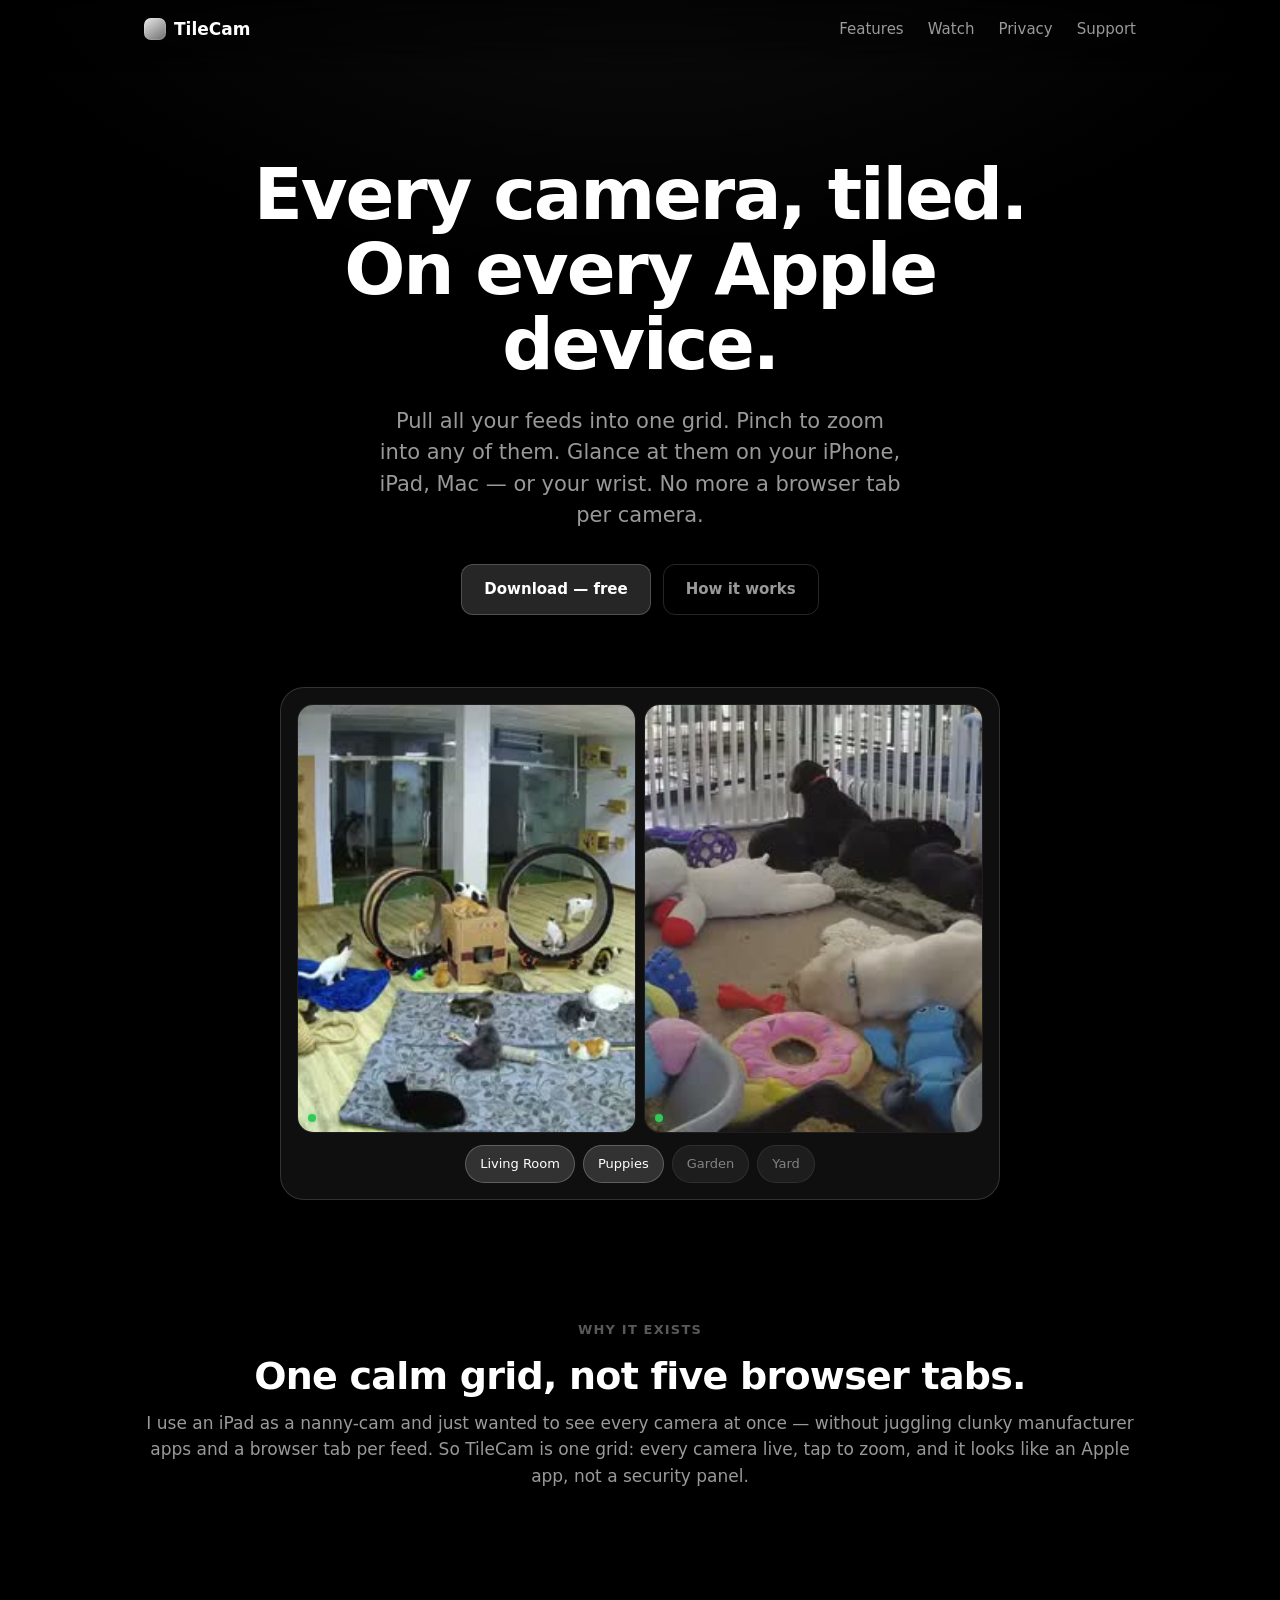
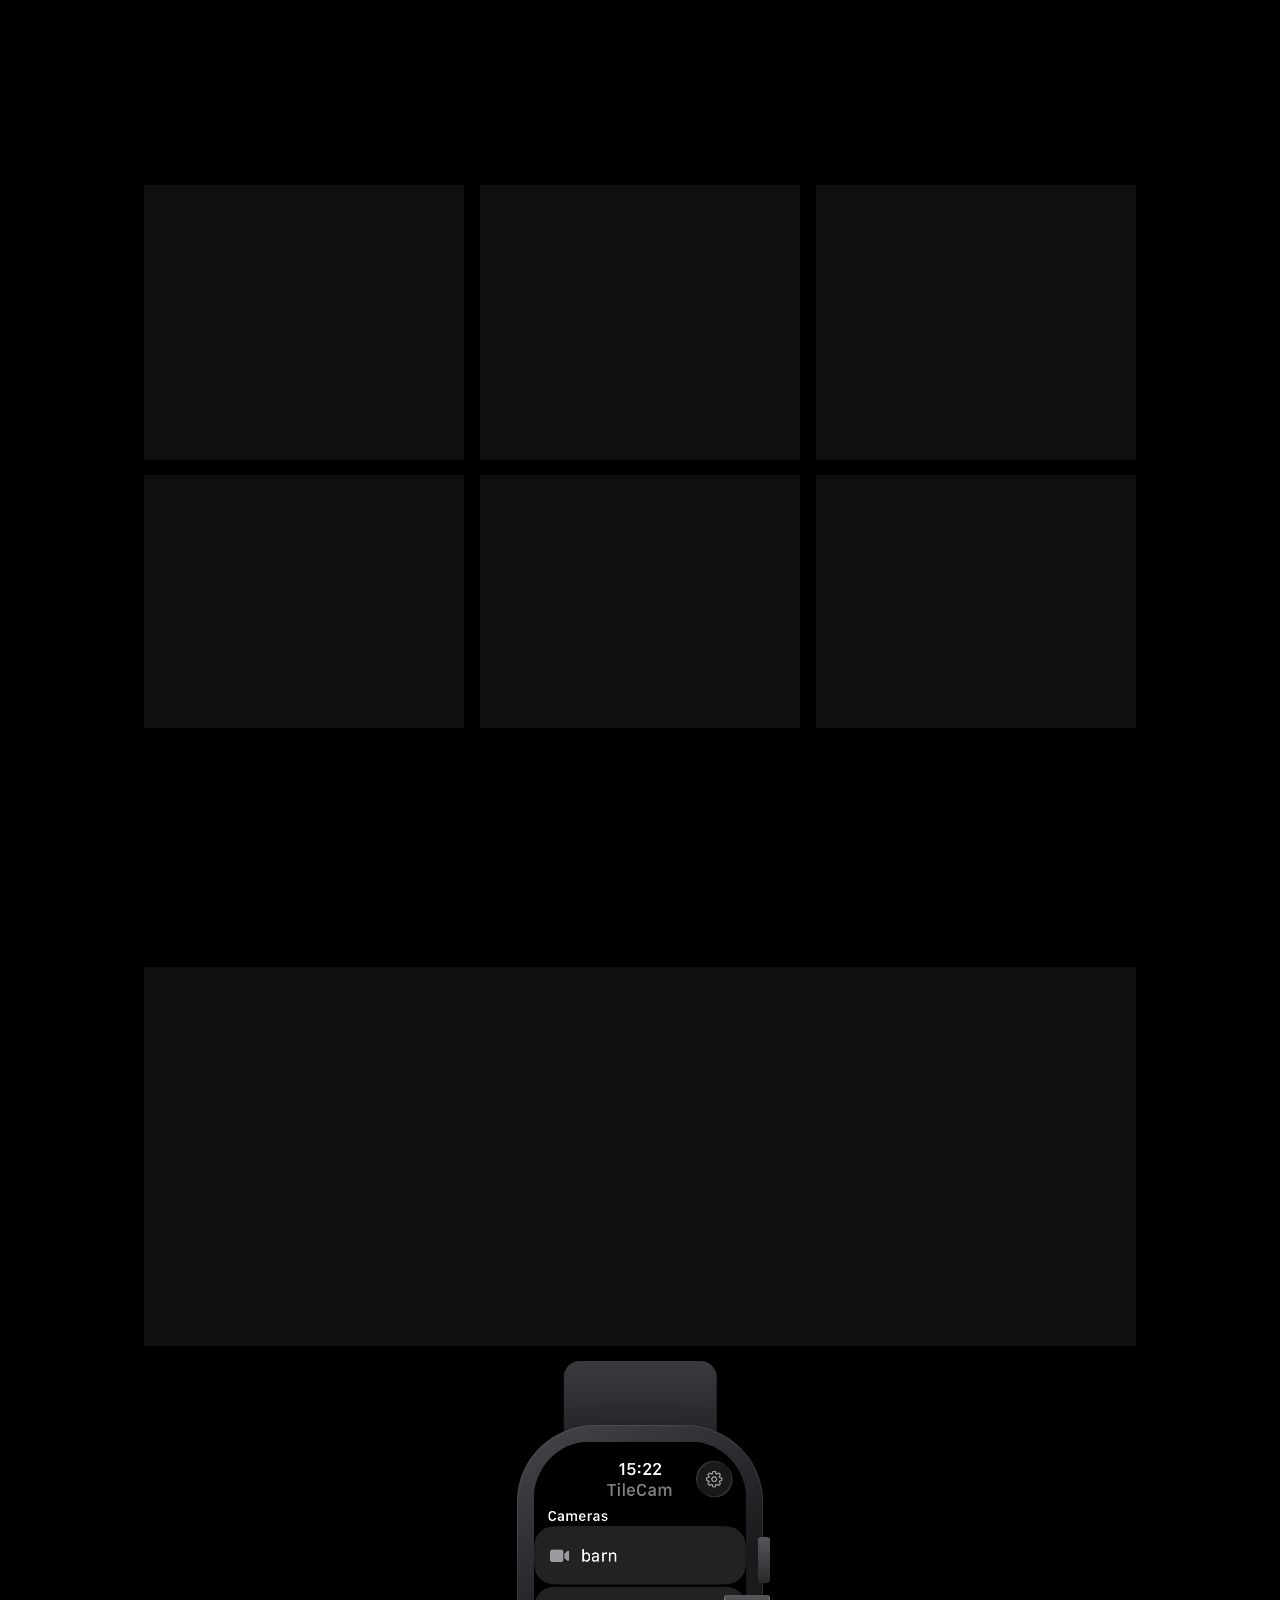
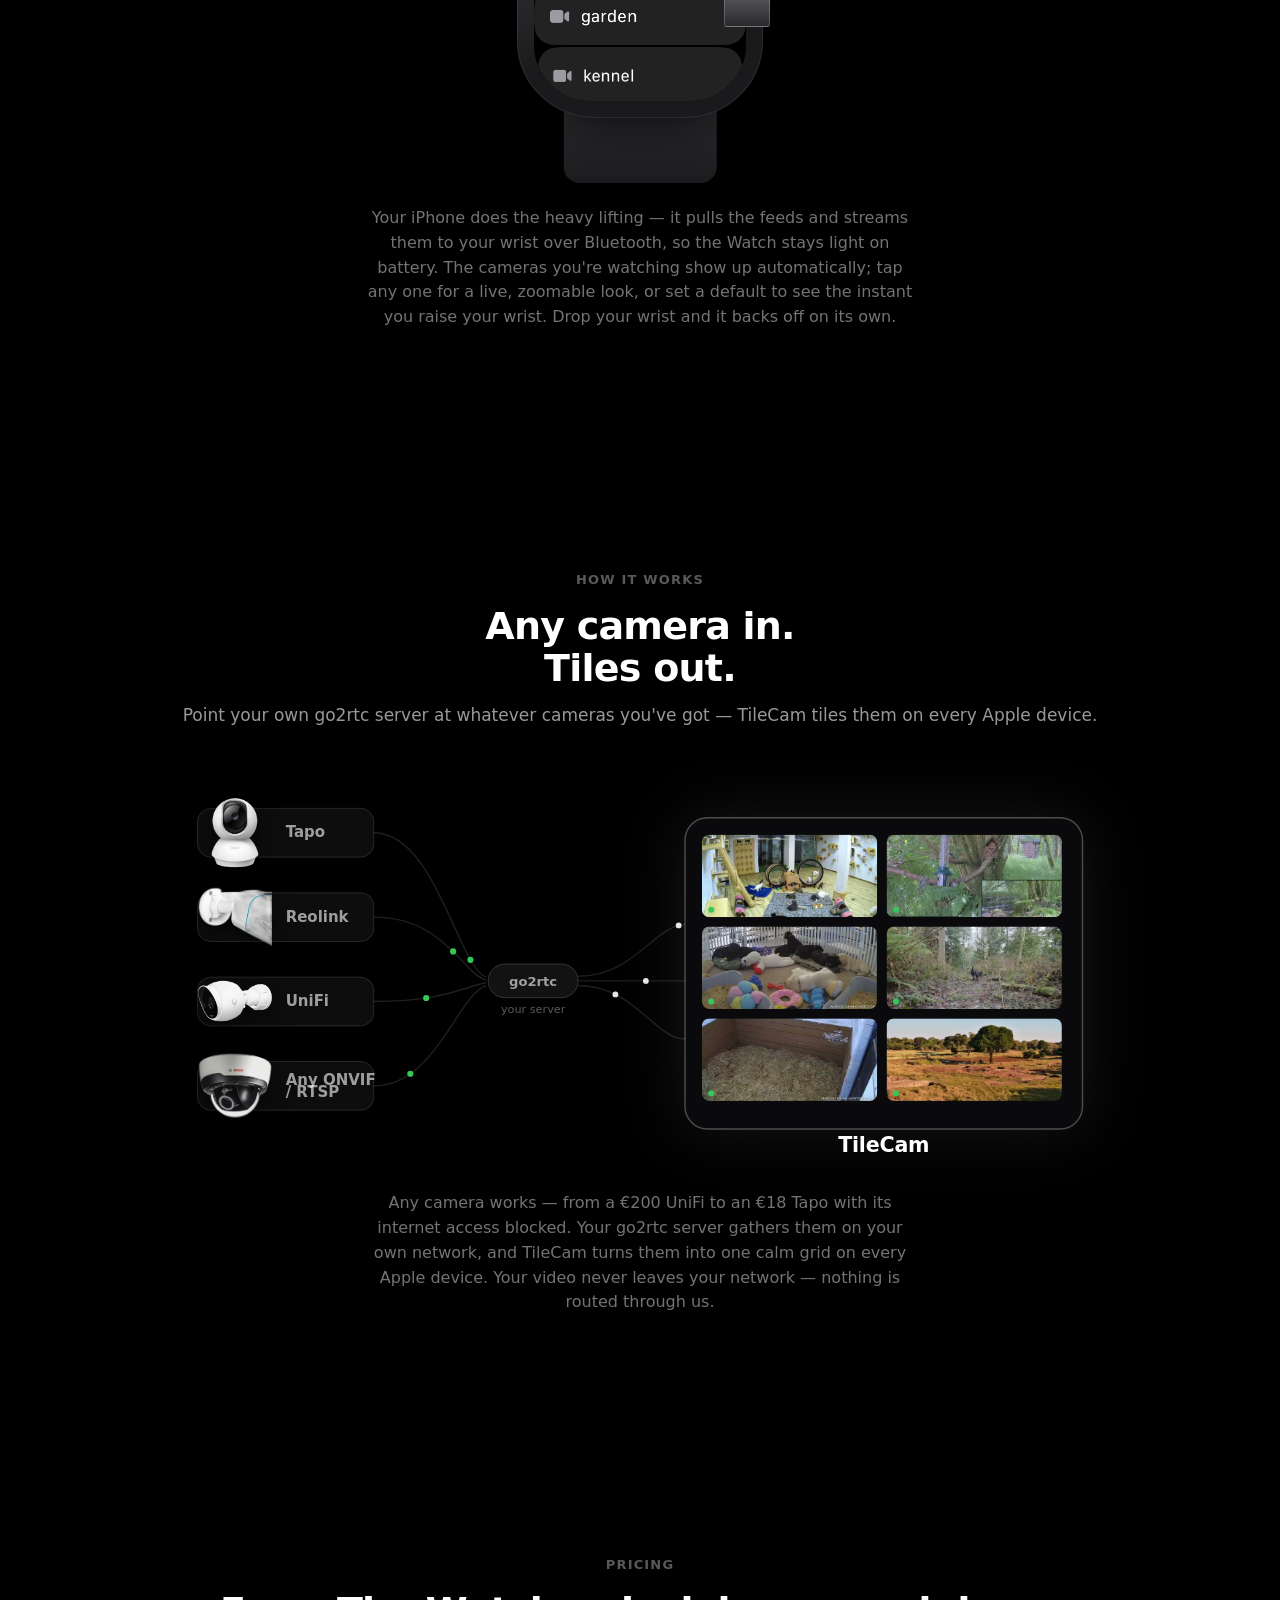
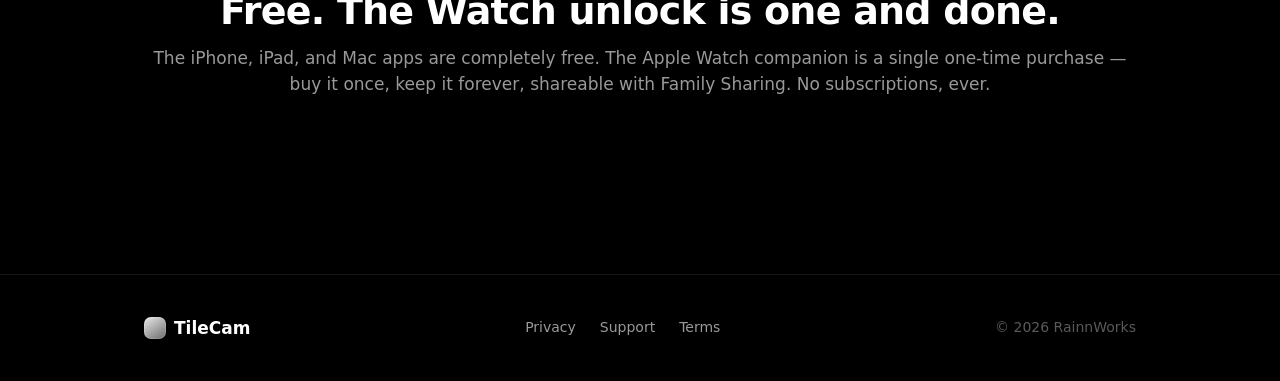
==== commit ea723755: "Website polish + Watch capture debug hooks Website: - Flow-diagram cameras enlarged, vertically cent" ====
--- a/website/index.html
+++ b/website/index.html
@@ -115,13 +115,15 @@
       <div class="crown btn"></div>
     </div>
   </div>
+
+  <p class="flow-caption reveal">Your iPhone does the heavy lifting — it pulls the feeds and streams them to your wrist over Bluetooth, so the Watch stays light on battery. The cameras you're watching show up automatically; tap any one for a live, zoomable look, or set a default to see the instant you raise your wrist. Drop your wrist and it backs off on its own.</p>
 </section>
 
 <!-- How it works: any camera -> go2rtc -> TileCam tiles -->
 <section id="how" class="wrap">
   <div class="section-head reveal">
     <div class="kicker">How it works</div>
-    <h2>Any camera, in. Tiles, out.</h2>
+    <h2>Any camera in.<br>Tiles out.</h2>
     <p>Point your own <a href="https://github.com/AlexxIT/go2rtc">go2rtc</a> server at whatever cameras you've got — TileCam tiles them on every Apple device.</p>
   </div>
 
@@ -150,10 +152,10 @@
 
       <!-- camera chips: real product photos protruding from each pill -->
       <g class="flow-label">
-        <g class="chip" transform="translate(8,26)"><rect width="188" height="52" rx="14" fill="rgba(255,255,255,0.05)" stroke="rgba(255,255,255,0.14)"/><image class="cam-img" href="assets/cameras/tapo.png" x="2" y="-16" width="74" height="68" preserveAspectRatio="xMidYMid meet"/><text x="82" y="31">Tapo</text></g>
-        <g class="chip" transform="translate(8,116)"><rect width="188" height="52" rx="14" fill="rgba(255,255,255,0.05)" stroke="rgba(255,255,255,0.14)"/><image class="cam-img" href="assets/cameras/reolink.png" x="2" y="-16" width="74" height="68" preserveAspectRatio="xMidYMid meet"/><text x="82" y="31">Reolink</text></g>
-        <g class="chip" transform="translate(8,206)"><rect width="188" height="52" rx="14" fill="rgba(255,255,255,0.05)" stroke="rgba(255,255,255,0.14)"/><image class="cam-img" href="assets/cameras/unifi.png" x="2" y="-16" width="74" height="68" preserveAspectRatio="xMidYMid meet"/><text x="82" y="31">UniFi</text></g>
-        <g class="chip" transform="translate(8,296)"><rect width="188" height="52" rx="14" fill="rgba(255,255,255,0.05)" stroke="rgba(255,255,255,0.14)"/><image class="cam-img" href="assets/cameras/onvif.png" x="2" y="-16" width="74" height="68" preserveAspectRatio="xMidYMid meet"/><text x="82" y="25">Any ONVIF<tspan x="82" dy="13">/ RTSP</tspan></text></g>
+        <g class="chip" transform="translate(8,26)"><rect width="188" height="52" rx="14" fill="rgba(255,255,255,0.05)" stroke="rgba(255,255,255,0.14)"/><image class="cam-img" href="assets/cameras/tapo.png" x="-4" y="-16" width="88" height="84" preserveAspectRatio="xMidYMid meet"/><text x="94" y="31">Tapo</text></g>
+        <g class="chip" transform="translate(8,116)"><rect width="188" height="52" rx="14" fill="rgba(255,255,255,0.05)" stroke="rgba(255,255,255,0.14)"/><image class="cam-img" href="assets/cameras/reolink.png" x="-4" y="-16" width="88" height="84" preserveAspectRatio="xMidYMid meet"/><text x="94" y="31">Reolink</text></g>
+        <g class="chip" transform="translate(8,206)"><rect width="188" height="52" rx="14" fill="rgba(255,255,255,0.05)" stroke="rgba(255,255,255,0.14)"/><image class="cam-img" href="assets/cameras/unifi.png" x="-4" y="-16" width="88" height="84" preserveAspectRatio="xMidYMid meet"/><text x="94" y="31">UniFi</text></g>
+        <g class="chip" transform="translate(8,296)"><rect width="188" height="52" rx="14" fill="rgba(255,255,255,0.05)" stroke="rgba(255,255,255,0.14)"/><image class="cam-img" href="assets/cameras/onvif.png" x="-4" y="-16" width="88" height="84" preserveAspectRatio="xMidYMid meet"/><text x="94" y="25">Any ONVIF<tspan x="94" dy="13">/ RTSP</tspan></text></g>
       </g>
 
       <!-- go2rtc: a small, quiet waypoint, not the point -->
@@ -213,7 +215,7 @@
   (function () {
     if (window.matchMedia('(prefers-reduced-motion: reduce)').matches) return;
     const root = document.documentElement;
-    const glowables = document.querySelectorAll('.card, .highlight, .demo, .watch-stage');
+    const glowables = document.querySelectorAll('.card, .highlight, .demo');
     let raf = null, mx = 0, my = 0;
     window.addEventListener('pointermove', (e) => {
       mx = e.clientX; my = e.clientY;
--- a/website/styles.css
+++ b/website/styles.css
@@ -248,26 +248,25 @@
   transition: background 0.1s linear;
 }
 
-/* ---------- Interactive glow + lift on cards / panels ---------- */
-.card, .highlight, .demo, .watch-stage {
+/* ---------- Interactive glow + lift on cards / panels ----------
+   The glow itself is the effect — no hard border snaps in on hover. */
+.card, .highlight, .demo {
   position: relative;
-  transition: transform 0.35s var(--spring), border-color 0.3s var(--smooth),
-              box-shadow 0.4s var(--smooth);
+  transition: transform 0.4s var(--spring), box-shadow 0.45s var(--smooth);
 }
 .card { overflow: hidden; }
-.card::before, .highlight::before, .demo::before, .watch-stage::before {
+.card::before, .highlight::before, .demo::before {
   content: ""; position: absolute; inset: 0; border-radius: inherit; pointer-events: none;
   background: radial-gradient(260px circle at var(--gx, 50%) var(--gy, 50%),
-              rgba(255,255,255,0.10), transparent 60%);
-  opacity: 0; transition: opacity 0.35s var(--smooth); z-index: 0;
-}
-.card > *, .highlight > *, .demo > *, .watch-stage > * { position: relative; z-index: 1; }
-.card:hover, .highlight:hover, .demo:hover, .watch-stage:hover {
-  transform: translateY(-4px); border-color: var(--w-35);
-  box-shadow: 0 22px 60px -28px rgba(0,0,0,0.85);
-}
-.card:hover::before, .highlight:hover::before,
-.demo:hover::before, .watch-stage:hover::before { opacity: 1; }
+              rgba(255,255,255,0.11), transparent 60%);
+  opacity: 0; transition: opacity 0.45s var(--smooth); z-index: 0;
+}
+.card > *, .highlight > *, .demo > * { position: relative; z-index: 1; }
+.card:hover, .highlight:hover, .demo:hover {
+  transform: translateY(-4px);
+  box-shadow: 0 24px 64px -32px rgba(0,0,0,0.85);
+}
+.card:hover::before, .highlight:hover::before, .demo:hover::before { opacity: 1; }
 
 /* ---------- Hero demo: real camera feeds ---------- */
 .demo-tile { background: #0b0b0d; }
@@ -284,8 +283,13 @@
 .tilecam-hero { filter: drop-shadow(0 0 34px rgba(255,255,255,0.09)); }
 
 /* ---------- Apple Watch frame ---------- */
-.watch-stage { display: flex; justify-content: center; align-items: center; padding: clamp(36px, 7vw, 72px); margin-top: var(--s-40); }
-.watch { position: relative; width: clamp(186px, 27vw, 246px); aspect-ratio: 0.84; }
+/* Plain centering stage — no card chrome, so nothing but the watch reacts. */
+.watch-stage { display: flex; justify-content: center; align-items: center; padding: clamp(28px, 5vw, 56px); margin-top: var(--s-24); }
+.watch {
+  position: relative; width: clamp(186px, 27vw, 246px); aspect-ratio: 0.84;
+  transition: transform 0.45s var(--spring), filter 0.45s var(--smooth);
+}
+.watch:hover { transform: translateY(-6px); filter: drop-shadow(0 26px 44px rgba(0,0,0,0.55)); }
 .watch .band {
   position: absolute; left: 50%; transform: translateX(-50%); width: 62%; height: 38%;
   background: linear-gradient(#3a3a3e, #1c1c1f); z-index: 0;
